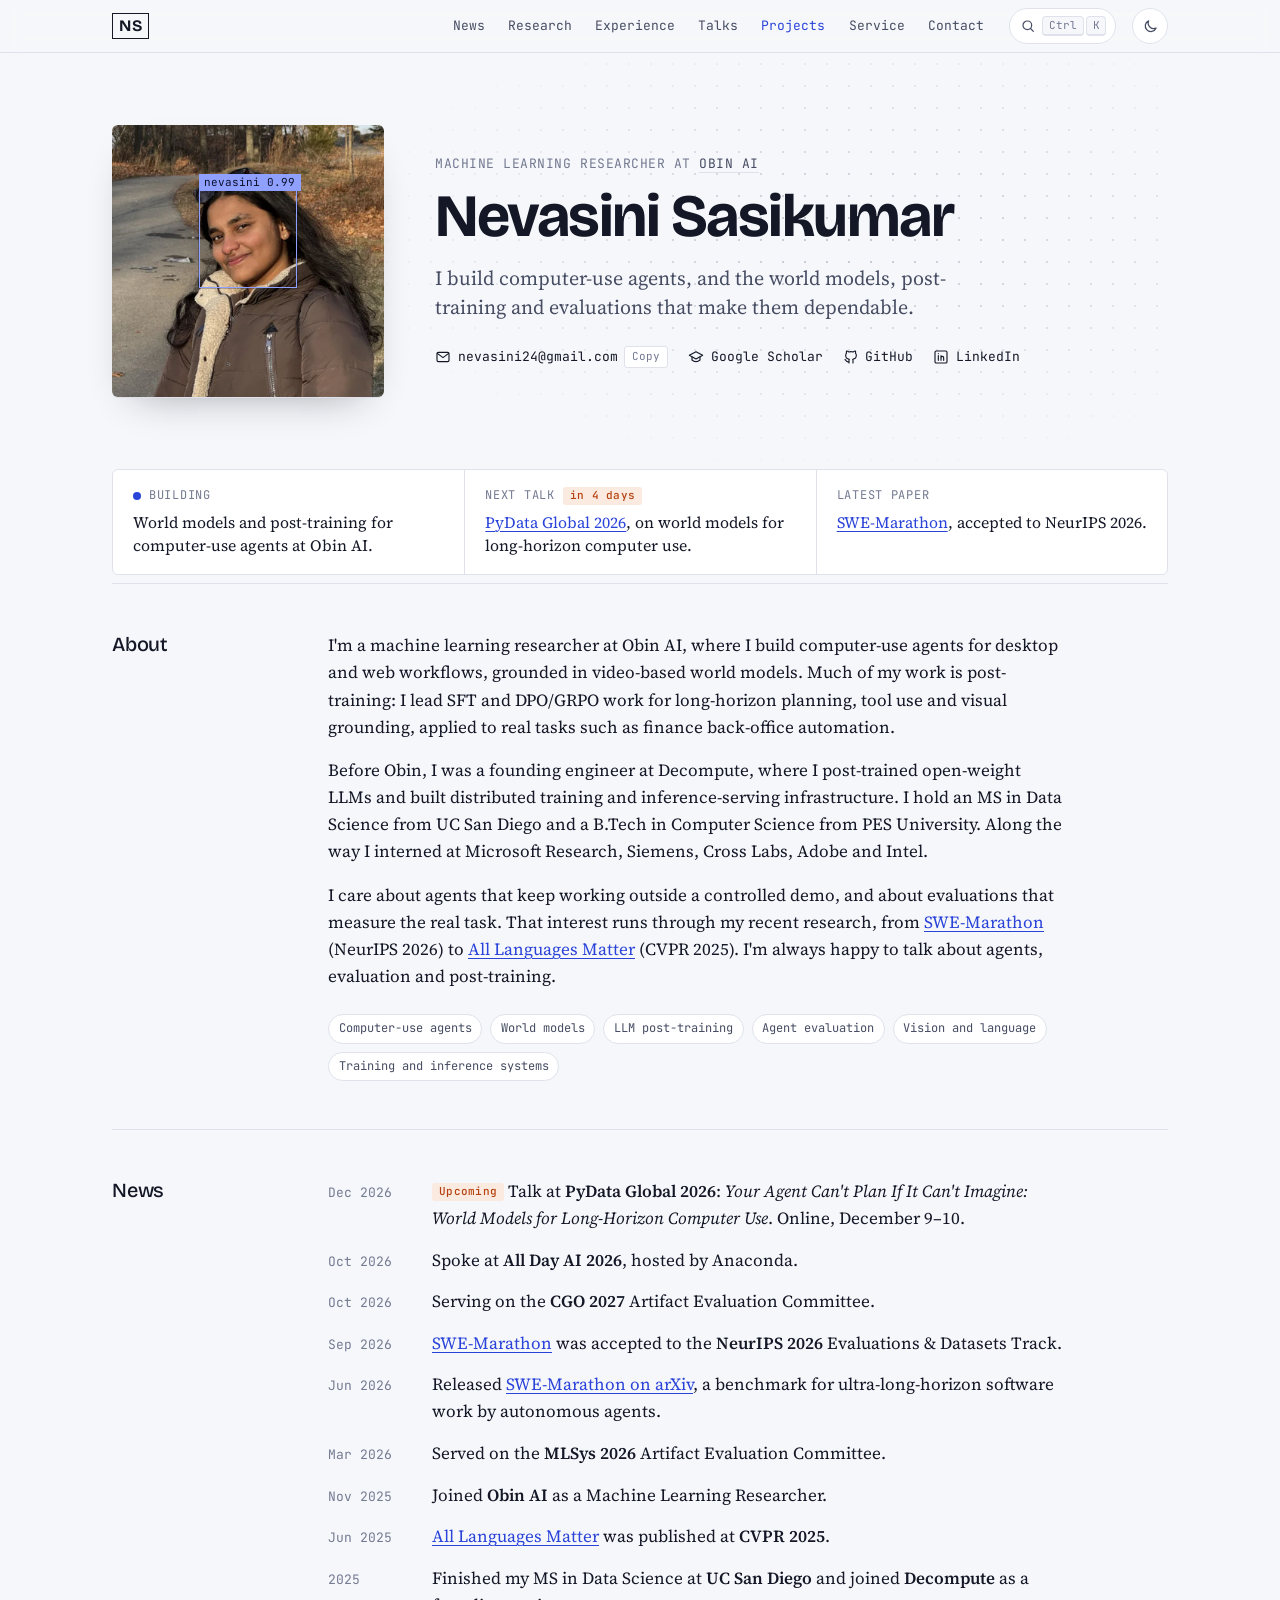
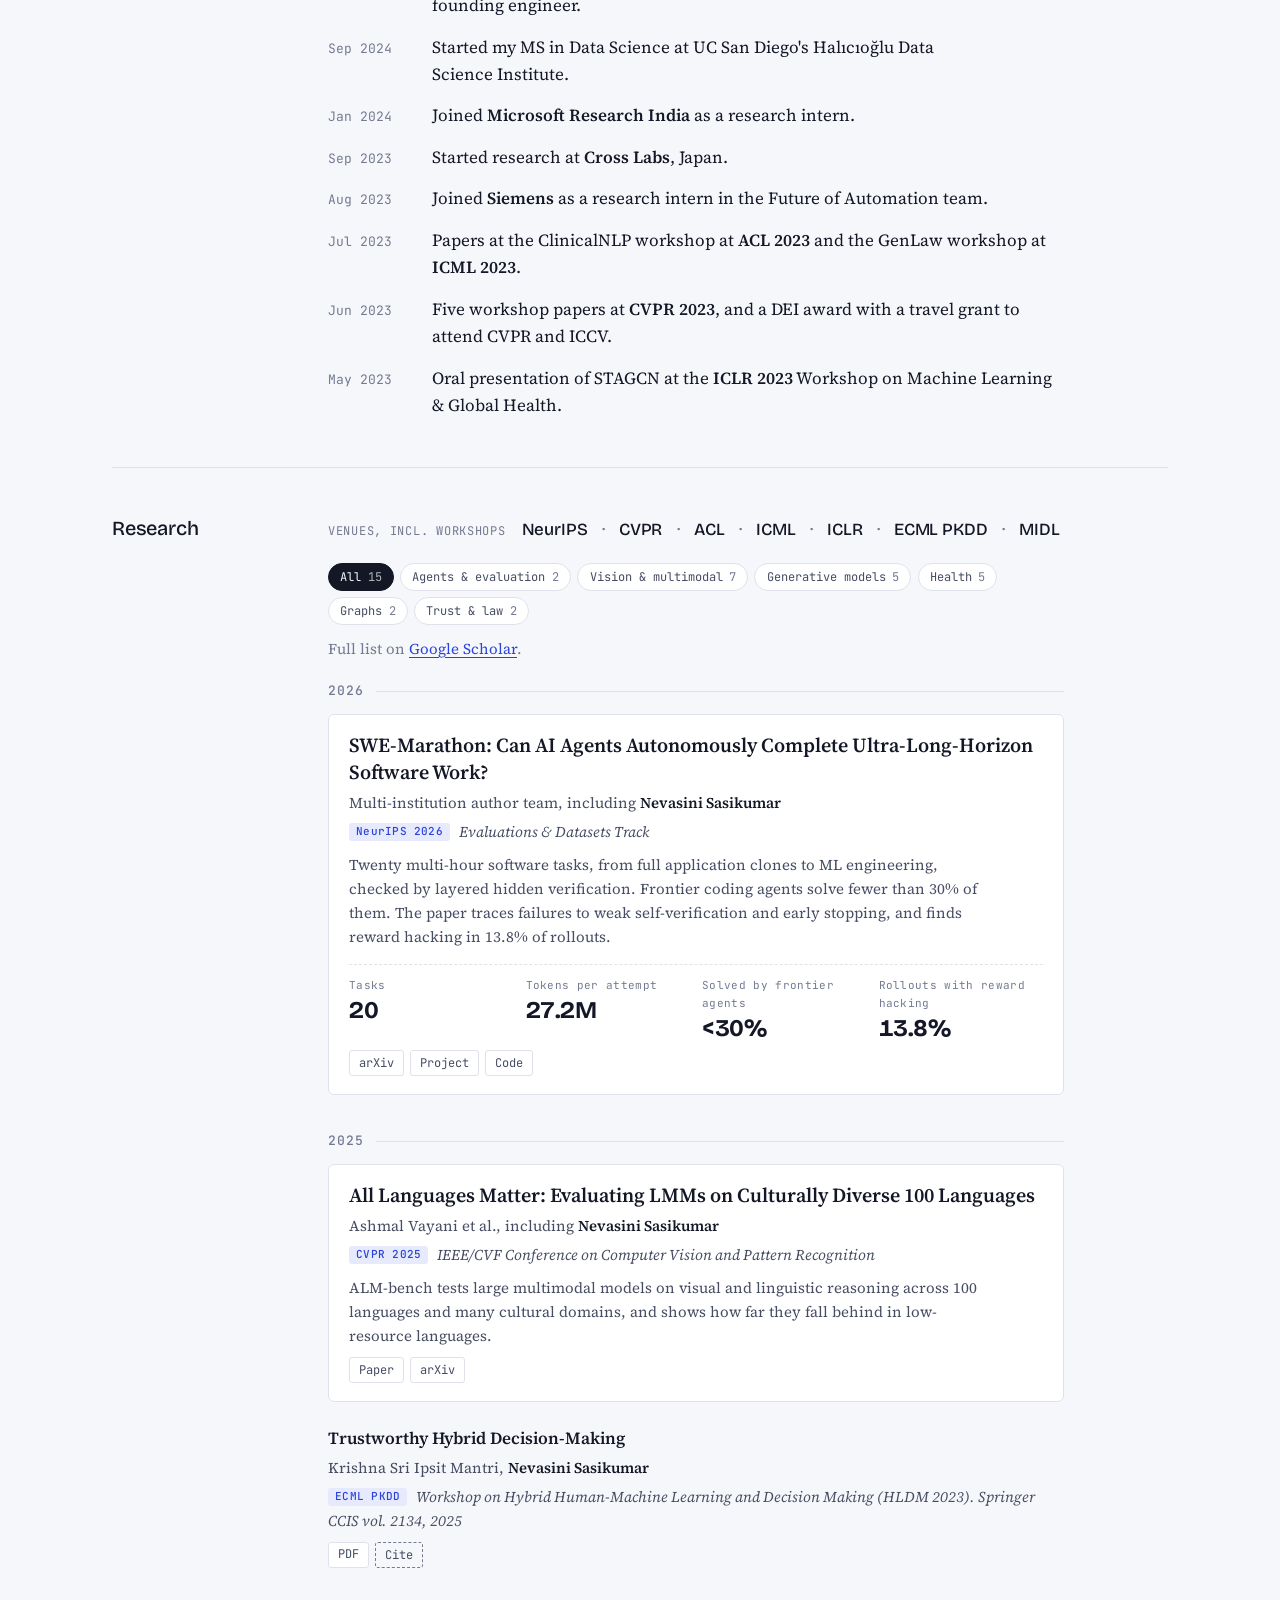
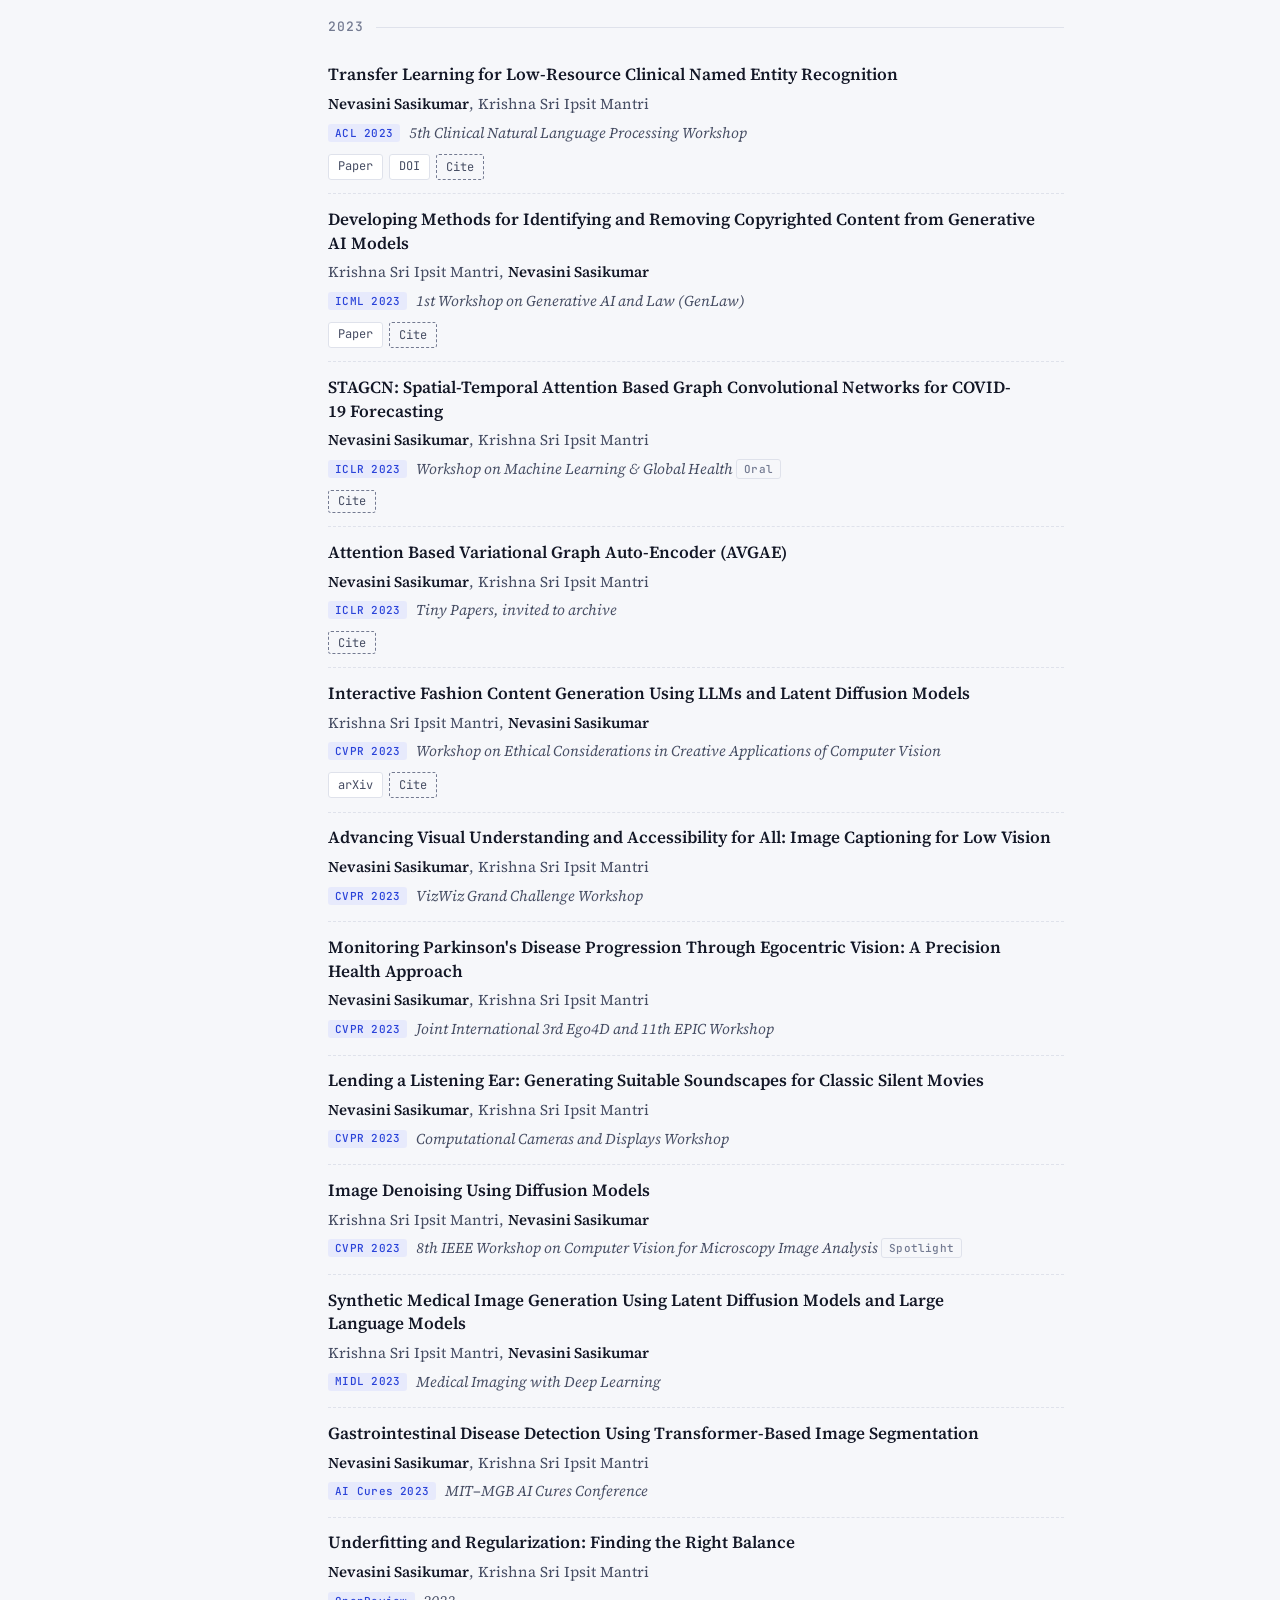
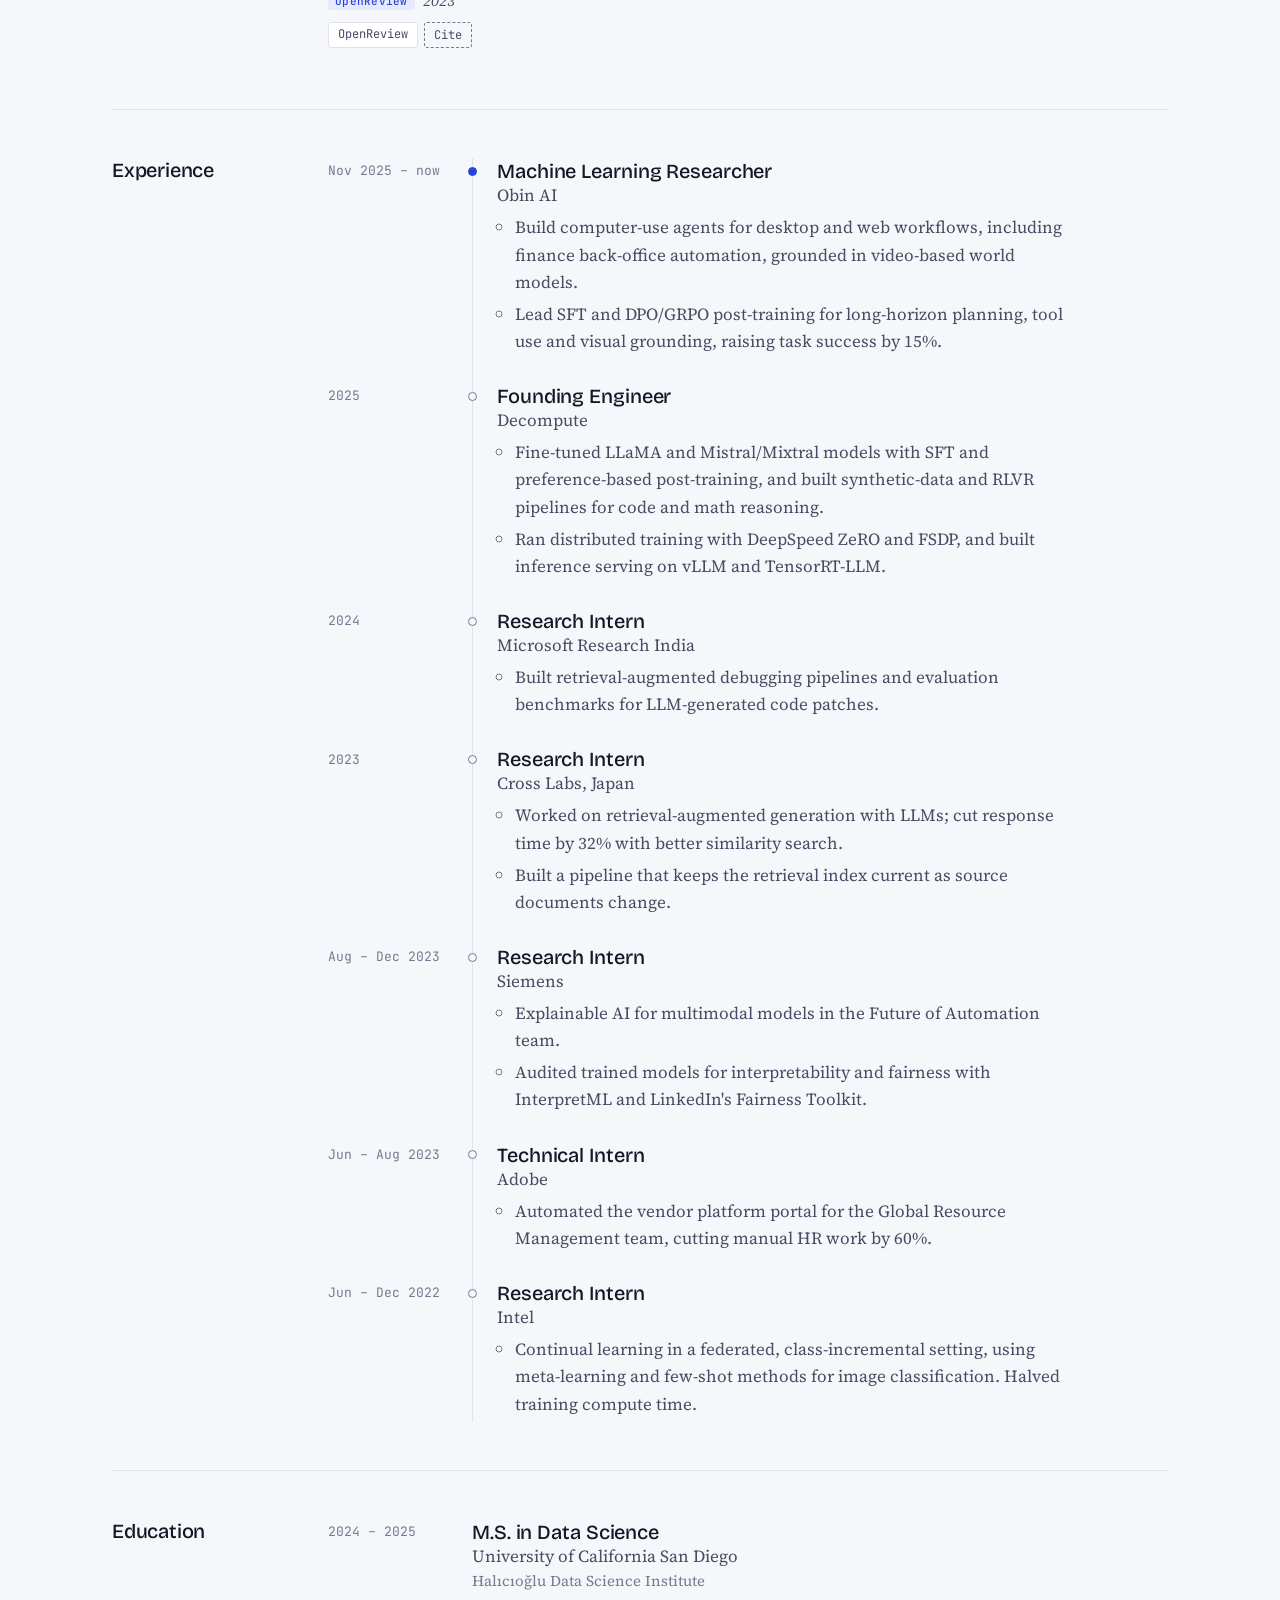
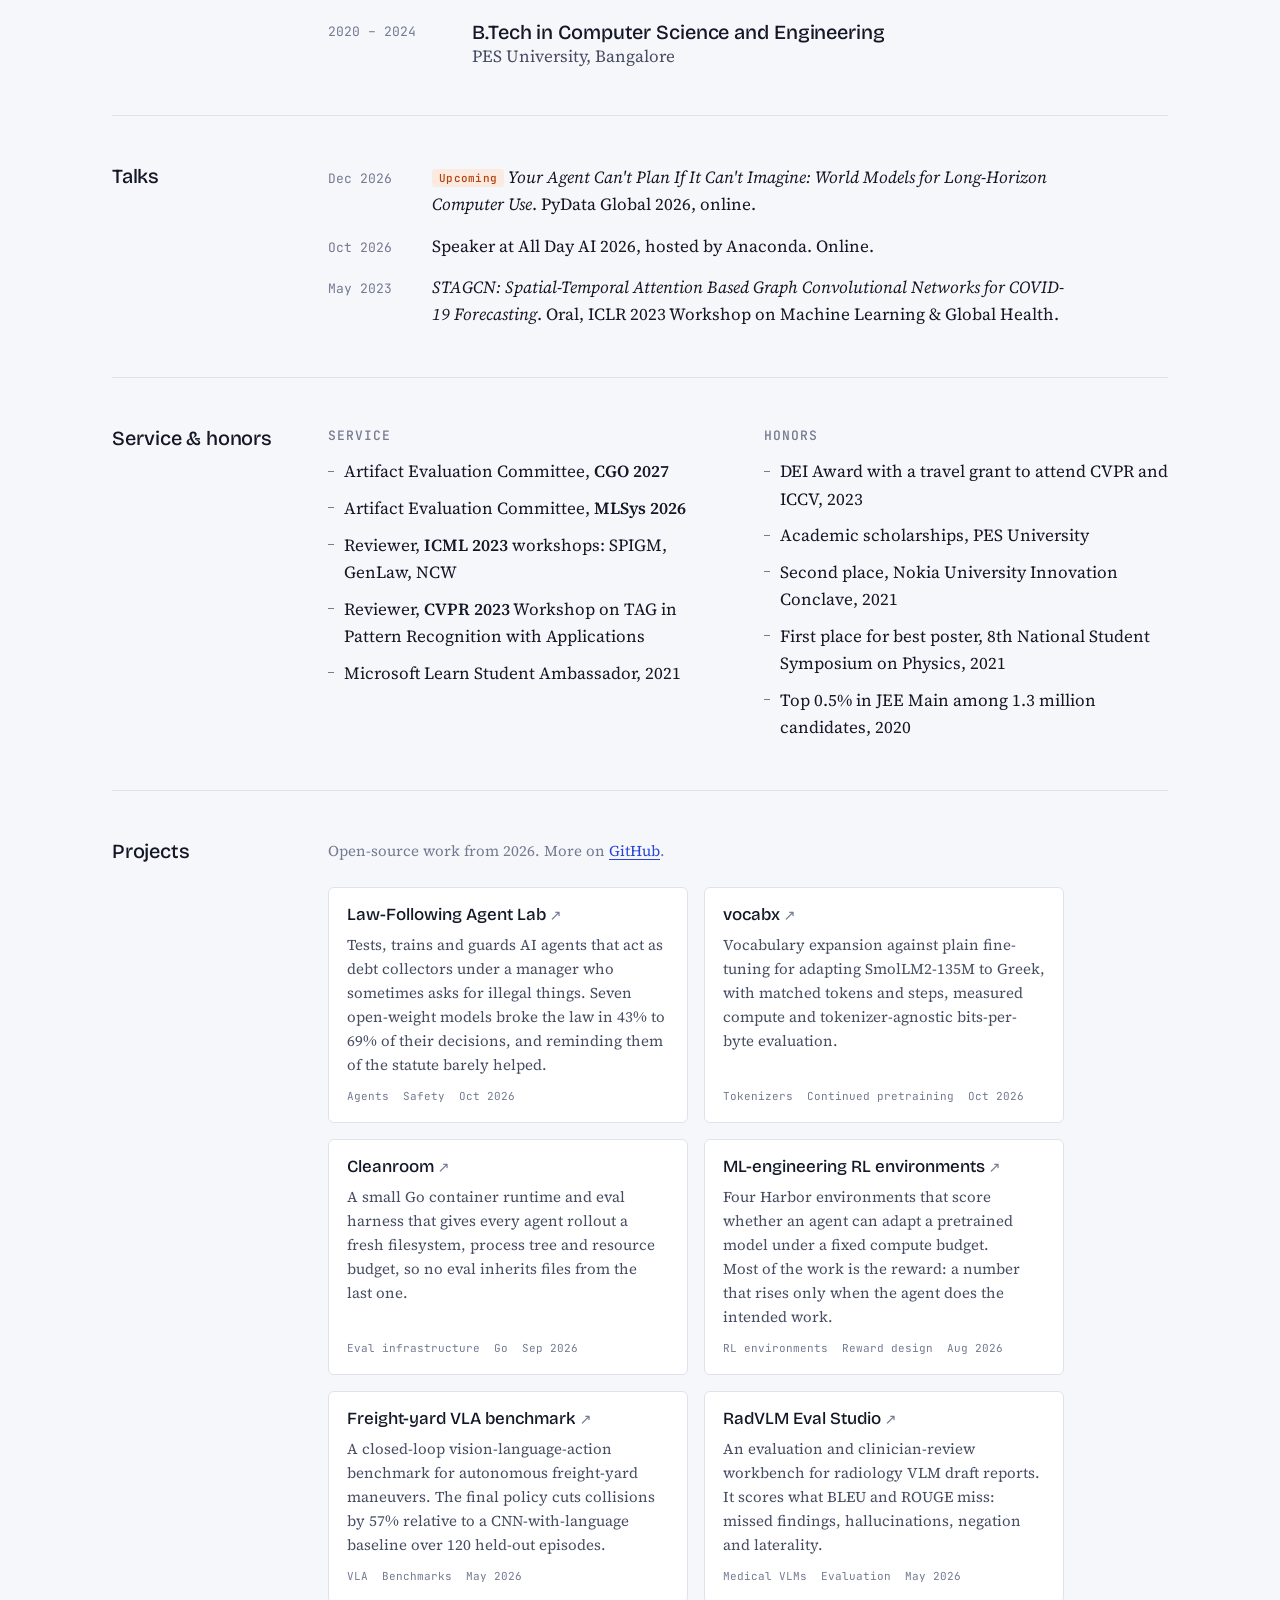
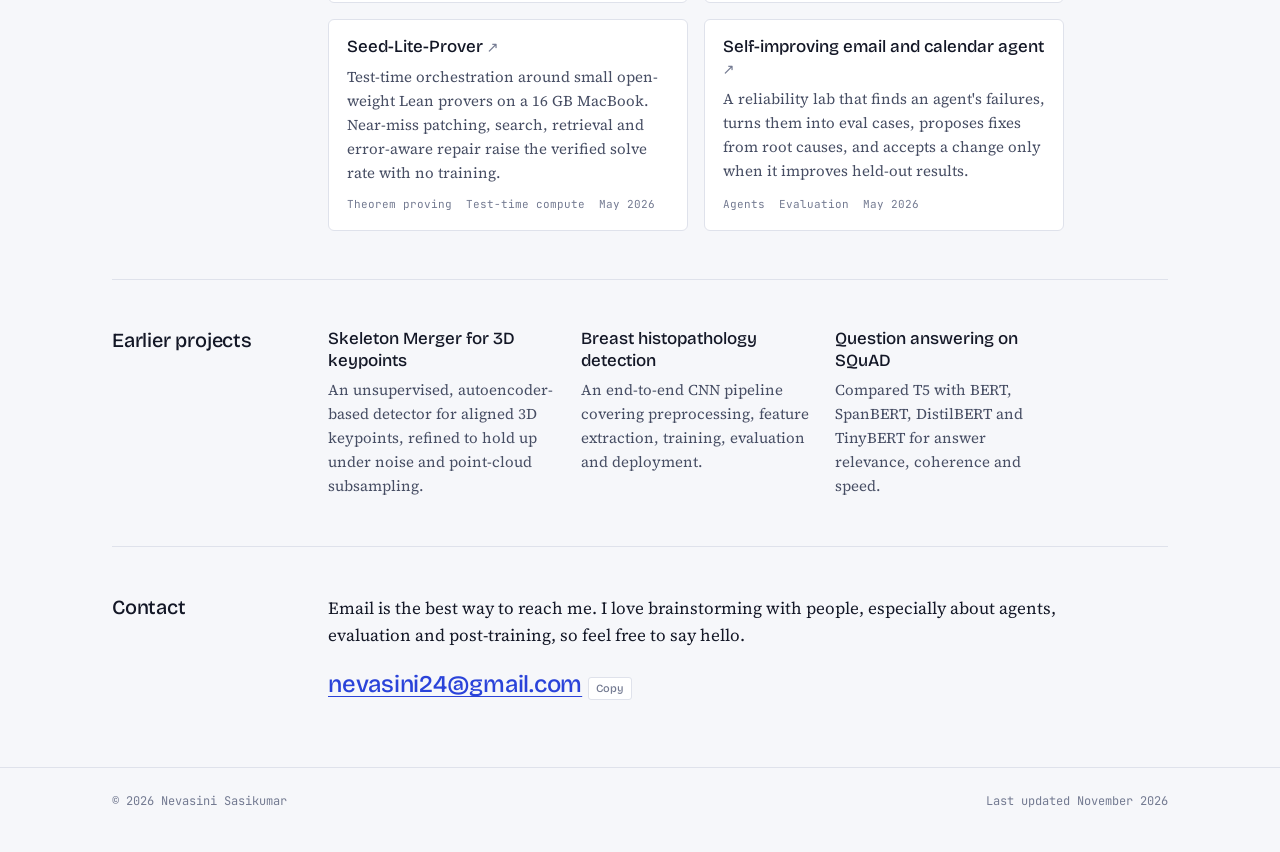
==== index.html @ 49bc4316 "Personal website Static site for nevasini1.github.io: about, news, research with topic filters and B" ====
<!doctype html>
<html lang="en">
<head>
<meta charset="utf-8">
<meta name="viewport" content="width=device-width, initial-scale=1, viewport-fit=cover">
<title>Nevasini Sasikumar</title>
<meta name="claude:viewport-fit-sides" content="cover">
<meta name="description" content="Nevasini Sasikumar is a machine learning researcher at Obin AI working on computer-use agents, world models, LLM post-training, and agent evaluation.">
<meta name="author" content="Nevasini Sasikumar">
<link rel="canonical" href="https://nevasini1.github.io/">
<meta property="og:type" content="profile">
<meta property="og:title" content="Nevasini Sasikumar">
<meta property="og:description" content="Machine learning researcher at Obin AI. Computer-use agents, world models, LLM post-training, and agent evaluation.">
<meta property="og:url" content="https://nevasini1.github.io/">
<meta property="og:image" content="https://nevasini1.github.io/assets/img/og.jpg">
<meta name="twitter:card" content="summary">
<meta name="theme-color" content="#F7F8FA" media="(prefers-color-scheme: light)">
<meta name="theme-color" content="#0E1120" media="(prefers-color-scheme: dark)">
<link rel="icon" href="assets/img/favicon.svg" type="image/svg+xml">
<script>try{var t=localStorage.getItem("theme");if(t==="light"||t==="dark")document.documentElement.setAttribute("data-theme",t)}catch(e){}</script>
<link rel="preconnect" href="https://fonts.googleapis.com">
<link rel="preconnect" href="https://fonts.gstatic.com" crossorigin>
<link rel="stylesheet" href="https://fonts.googleapis.com/css2?family=Bricolage+Grotesque:opsz,wght@12..96,500;12..96,700&family=JetBrains+Mono:wght@400;500&family=Source+Serif+4:ital,opsz,wght@0,8..60,400;0,8..60,600;1,8..60,400&display=swap">
<link rel="stylesheet" href="assets/css/site.css">
<script type="application/ld+json">
{
  "@context": "https://schema.org",
  "@type": "Person",
  "name": "Nevasini Sasikumar",
  "url": "https://nevasini1.github.io/",
  "image": "https://nevasini1.github.io/assets/img/nevasini.jpg",
  "jobTitle": "Machine Learning Researcher",
  "worksFor": {"@type": "Organization", "name": "Obin AI"},
  "alumniOf": [
    {"@type": "CollegeOrUniversity", "name": "University of California San Diego"},
    {"@type": "CollegeOrUniversity", "name": "PES University"}
  ],
  "sameAs": [
    "https://github.com/nevasini1",
    "https://github.com/nevasini",
    "https://www.linkedin.com/in/nevasini-sasikumar",
    "https://scholar.google.com/citations?user=oJl3yZkAAAAJ"
  ]
}
</script>
</head>
<body>

<a class="skip" href="#main">Skip to content</a>

<nav class="topbar" aria-label="Sections">
  <div class="wrap topbar-inner">
    <a class="mark" href="#top" aria-label="Back to top">NS</a>
    <ul class="navlinks">
      <li><a href="#news">News</a></li>
      <li><a href="#research">Research</a></li>
      <li><a href="#experience">Experience</a></li>
      <li><a href="#talks">Talks</a></li>
      <li><a href="#projects">Projects</a></li>
      <li><a href="#service">Service</a></li>
      <li><a href="#contact">Contact</a></li>
    </ul>
    <button class="palette-btn" id="palette-open" type="button" aria-label="Jump to a section, paper or project" aria-haspopup="dialog" aria-controls="palette">
      <svg viewBox="0 0 24 24" aria-hidden="true"><circle cx="11" cy="11" r="6.5"/><path d="m20 20-4.2-4.2"/></svg>
      <span class="kbd-hint"><kbd class="mod">⌘</kbd><kbd>K</kbd></span>
    </button>
    <button class="theme-toggle" id="theme-toggle" type="button" aria-label="Switch to dark theme">
      <svg class="i-moon" viewBox="0 0 24 24" aria-hidden="true"><path d="M20 14.5A8 8 0 0 1 9.5 4a8 8 0 1 0 10.5 10.5Z"/></svg>
      <svg class="i-sun" viewBox="0 0 24 24" aria-hidden="true"><circle cx="12" cy="12" r="4"/><path d="M12 2v2M12 20v2M4.9 4.9l1.4 1.4M17.7 17.7l1.4 1.4M2 12h2M20 12h2M4.9 19.1l1.4-1.4M17.7 6.3l1.4-1.4"/></svg>
    </button>
  </div>
  <div class="progress" aria-hidden="true"><span id="progress-bar"></span></div>
</nav>

<header class="hero wrap" id="top">
  <figure class="portrait">
    <img src="assets/img/nevasini.jpg" alt="Portrait of Nevasini Sasikumar" width="720" height="720">
    <span class="gbox" aria-hidden="true"><span class="gtag">nevasini&nbsp;0.99</span></span>
  </figure>
  <div class="intro">
    <p class="eyebrow">Machine Learning Researcher at <a href="https://obin.ai" rel="noopener">Obin AI</a></p>
    <h1>Nevasini Sasikumar</h1>
    <p class="lede">I build computer-use agents, and the world models, post-training and evaluations that make them dependable.</p>
    <ul class="contact-row">
      <li class="email">
        <svg viewBox="0 0 24 24" aria-hidden="true"><rect x="3" y="5" width="18" height="14" rx="2"/><path d="m3.5 6.5 8.5 6.5 8.5-6.5"/></svg>
        <a href="mailto:nevasini24@gmail.com" id="email-address">nevasini24@gmail.com</a>
        <button class="copy" type="button" data-copy="nevasini24@gmail.com">Copy</button>
      </li>
      <li><a href="https://scholar.google.com/citations?user=oJl3yZkAAAAJ" rel="noopener">
        <svg viewBox="0 0 24 24" aria-hidden="true"><path d="M12 4 2 9.5 12 15l10-5.5L12 4Z"/><path d="M6 12v4.5c1.7 1.6 3.7 2.5 6 2.5s4.3-.9 6-2.5V12"/></svg>Google Scholar</a></li>
      <li><a href="https://github.com/nevasini1" rel="noopener">
        <svg viewBox="0 0 24 24" aria-hidden="true"><path d="M9 19c-4.3 1.4-4.3-2.5-6-3m12 5v-3.5c0-1 .1-1.4-.5-2 2.8-.3 5.5-1.4 5.5-6a4.6 4.6 0 0 0-1.3-3.2 4.2 4.2 0 0 0-.1-3.2s-1.1-.3-3.5 1.3a12 12 0 0 0-6.2 0C6.5 2.8 5.4 3.1 5.4 3.1a4.2 4.2 0 0 0-.1 3.2A4.6 4.6 0 0 0 4 9.5c0 4.6 2.7 5.7 5.5 6-.6.6-.6 1.2-.5 2V21"/></svg>GitHub</a></li>
      <li><a href="https://www.linkedin.com/in/nevasini-sasikumar" rel="noopener">
        <svg viewBox="0 0 24 24" aria-hidden="true"><rect x="3" y="3" width="18" height="18" rx="2"/><path d="M8 10v7M8 7v.01M12 17v-4a2 2 0 0 1 4 0v4M12 10v7"/></svg>LinkedIn</a></li>
    </ul>
  </div>
</header>

<main id="main" class="wrap">

  <section class="now" aria-label="Right now">
    <div class="now-cell">
      <p class="now-label"><span class="live-dot" aria-hidden="true"></span>Building</p>
      <p class="now-text">World models and post-training for computer-use agents at Obin AI.</p>
    </div>
    <div class="now-cell" id="now-talk" data-start="2026-12-09T11:00:00Z" data-end="2026-12-10T21:30:00Z">
      <p class="now-label"><span id="now-talk-label">Next talk</span> <span class="chip chip-signal" id="talk-countdown">Dec 9–10</span></p>
      <p class="now-text"><a href="#talks">PyData Global 2026</a>, on world models for long-horizon computer use.</p>
    </div>
    <div class="now-cell">
      <p class="now-label">Latest paper</p>
      <p class="now-text"><a href="#pub-swe-marathon">SWE-Marathon</a>, accepted to NeurIPS 2026.</p>
    </div>
  </section>

  <section class="sec" id="about" aria-labelledby="about-h">
    <h2 class="sec-label" id="about-h">About</h2>
    <div class="sec-body prose">
      <p>I'm a machine learning researcher at Obin AI, where I build computer-use agents for desktop and web workflows, grounded in video-based world models. Much of my work is post-training: I lead SFT and DPO/GRPO work for long-horizon planning, tool use and visual grounding, applied to real tasks such as finance back-office automation.</p>
      <p>Before Obin, I was a founding engineer at Decompute, where I post-trained open-weight LLMs and built distributed training and inference-serving infrastructure. I hold an MS in Data Science from UC San Diego and a B.Tech in Computer Science from PES University. Along the way I interned at Microsoft Research, Siemens, Cross Labs, Adobe and Intel.</p>
      <p>I care about agents that keep working outside a controlled demo, and about evaluations that measure the real task. That interest runs through my recent research, from <a href="#pub-swe-marathon">SWE-Marathon</a> (NeurIPS 2026) to <a href="#pub-alm-bench">All Languages Matter</a> (CVPR 2025). I'm always happy to talk about agents, evaluation and post-training.</p>
      <ul class="tags" aria-label="Research interests">
        <li>Computer-use agents</li>
        <li>World models</li>
        <li>LLM post-training</li>
        <li>Agent evaluation</li>
        <li>Vision and language</li>
        <li>Training and inference systems</li>
      </ul>
    </div>
  </section>

  <section class="sec" id="news" aria-labelledby="news-h">
    <h2 class="sec-label" id="news-h">News</h2>
    <div class="sec-body">
      <ol class="dated">
        <li><time datetime="2026-12">Dec 2026</time><p><span class="chip chip-signal" data-until="2026-12-10T21:30:00Z">Upcoming</span> Talk at <strong>PyData Global 2026</strong>: <em>Your Agent Can't Plan If It Can't Imagine: World Models for Long-Horizon Computer Use</em>. Online, December 9–10.</p></li>
        <li><time datetime="2026-10">Oct 2026</time><p>Spoke at <strong>All Day AI 2026</strong>, hosted by Anaconda.</p></li>
        <li><time datetime="2026-10">Oct 2026</time><p>Serving on the <strong>CGO 2027</strong> Artifact Evaluation Committee.</p></li>
        <li><time datetime="2026-09">Sep 2026</time><p><a href="#pub-swe-marathon">SWE-Marathon</a> was accepted to the <strong>NeurIPS 2026</strong> Evaluations &amp; Datasets Track.</p></li>
        <li><time datetime="2026-06">Jun 2026</time><p>Released <a href="https://arxiv.org/abs/2606.07682" rel="noopener">SWE-Marathon on arXiv</a>, a benchmark for ultra-long-horizon software work by autonomous agents.</p></li>
        <li><time datetime="2026-03">Mar 2026</time><p>Served on the <strong>MLSys 2026</strong> Artifact Evaluation Committee.</p></li>
        <li><time datetime="2025-11">Nov 2025</time><p>Joined <strong>Obin AI</strong> as a Machine Learning Researcher.</p></li>
        <li><time datetime="2025-06">Jun 2025</time><p><a href="#pub-alm-bench">All Languages Matter</a> was published at <strong>CVPR 2025</strong>.</p></li>
        <li><time datetime="2025">2025</time><p>Finished my MS in Data Science at <strong>UC San Diego</strong> and joined <strong>Decompute</strong> as a founding engineer.</p></li>
        <li><time datetime="2024-09">Sep 2024</time><p>Started my MS in Data Science at UC San Diego's Halıcıoğlu Data Science Institute.</p></li>
        <li><time datetime="2024-01">Jan 2024</time><p>Joined <strong>Microsoft Research India</strong> as a research intern.</p></li>
        <li><time datetime="2023-09">Sep 2023</time><p>Started research at <strong>Cross Labs</strong>, Japan.</p></li>
        <li><time datetime="2023-08">Aug 2023</time><p>Joined <strong>Siemens</strong> as a research intern in the Future of Automation team.</p></li>
        <li><time datetime="2023-07">Jul 2023</time><p>Papers at the ClinicalNLP workshop at <strong>ACL 2023</strong> and the GenLaw workshop at <strong>ICML 2023</strong>.</p></li>
        <li><time datetime="2023-06">Jun 2023</time><p>Five workshop papers at <strong>CVPR 2023</strong>, and a DEI award with a travel grant to attend CVPR and ICCV.</p></li>
        <li><time datetime="2023-05">May 2023</time><p>Oral presentation of STAGCN at the <strong>ICLR 2023</strong> Workshop on Machine Learning &amp; Global Health.</p></li>
      </ol>
    </div>
  </section>

  <section class="sec" id="research" aria-labelledby="research-h">
    <h2 class="sec-label" id="research-h">Research</h2>
    <div class="sec-body">
      <div class="venues">
        <p class="venues-label">Venues, incl. workshops</p>
        <ul>
          <li>NeurIPS</li><li>CVPR</li><li>ACL</li><li>ICML</li><li>ICLR</li><li>ECML PKDD</li><li>MIDL</li>
        </ul>
      </div>

      <div class="filters" role="group" aria-label="Filter papers by topic">
        <button type="button" class="filter" data-filter="all" aria-pressed="true">All <span class="n">15</span></button>
        <button type="button" class="filter" data-filter="agents" aria-pressed="false">Agents &amp; evaluation <span class="n">2</span></button>
        <button type="button" class="filter" data-filter="multimodal" aria-pressed="false">Vision &amp; multimodal <span class="n">7</span></button>
        <button type="button" class="filter" data-filter="generative" aria-pressed="false">Generative models <span class="n">5</span></button>
        <button type="button" class="filter" data-filter="health" aria-pressed="false">Health <span class="n">5</span></button>
        <button type="button" class="filter" data-filter="graphs" aria-pressed="false">Graphs <span class="n">2</span></button>
        <button type="button" class="filter" data-filter="trust" aria-pressed="false">Trust &amp; law <span class="n">2</span></button>
      </div>
      <p class="filter-status" id="filter-status" aria-live="polite">Full list on <a href="https://scholar.google.com/citations?user=oJl3yZkAAAAJ&amp;view_op=list_works&amp;sortby=pubdate" rel="noopener">Google Scholar</a>.</p>

      <div class="year-group">
      <h3 class="year">2026</h3>
      <article class="pub pub-feature" id="pub-swe-marathon" data-topics="agents">
        <h4>SWE-Marathon: Can AI Agents Autonomously Complete Ultra-Long-Horizon Software Work?</h4>
        <p class="authors">Multi-institution author team, including <b>Nevasini Sasikumar</b></p>
        <p class="venue"><span class="chip">NeurIPS 2026</span> Evaluations &amp; Datasets Track</p>
        <p class="tldr">Twenty multi-hour software tasks, from full application clones to ML engineering, checked by layered hidden verification. Frontier coding agents solve fewer than 30% of them. The paper traces failures to weak self-verification and early stopping, and finds reward hacking in 13.8% of rollouts.</p>
        <dl class="figures">
          <div><dt>Tasks</dt><dd>20</dd></div>
          <div><dt>Tokens per attempt</dt><dd>27.2M</dd></div>
          <div><dt>Solved by frontier agents</dt><dd>&lt;30%</dd></div>
          <div><dt>Rollouts with reward hacking</dt><dd>13.8%</dd></div>
        </dl>
        <p class="plinks"><a href="https://arxiv.org/abs/2606.07682" rel="noopener">arXiv</a><a href="https://swe-marathon.org/" rel="noopener">Project</a><a href="https://github.com/abundant-ai/swe-marathon" rel="noopener">Code</a></p>
      </article>
      </div>

      <div class="year-group">
      <h3 class="year">2025</h3>
      <article class="pub pub-feature" id="pub-alm-bench" data-topics="agents multimodal">
        <h4>All Languages Matter: Evaluating LMMs on Culturally Diverse 100 Languages</h4>
        <p class="authors">Ashmal Vayani et al., including <b>Nevasini Sasikumar</b></p>
        <p class="venue"><span class="chip">CVPR 2025</span> IEEE/CVF Conference on Computer Vision and Pattern Recognition</p>
        <p class="tldr">ALM-bench tests large multimodal models on visual and linguistic reasoning across 100 languages and many cultural domains, and shows how far they fall behind in low-resource languages.</p>
        <p class="plinks"><a href="https://openaccess.thecvf.com/content/CVPR2025/html/Vayani_All_Languages_Matter_Evaluating_LMMs_on_Culturally_Diverse_100_Languages_CVPR_2025_paper.html" rel="noopener">Paper</a><a href="https://arxiv.org/abs/2411.16508" rel="noopener">arXiv</a></p>
      </article>
      <article class="pub" id="pub-hybrid" data-topics="trust">
        <h4>Trustworthy Hybrid Decision-Making</h4>
        <p class="authors">Krishna Sri Ipsit Mantri, <b>Nevasini Sasikumar</b></p>
        <p class="venue"><span class="chip">ECML PKDD</span> Workshop on Hybrid Human-Machine Learning and Decision Making (HLDM 2023). Springer CCIS vol. 2134, 2025</p>
        <p class="plinks"><a href="https://sml.disi.unitn.it/files/hldm23/HLDM23_84.pdf" rel="noopener">PDF</a><button type="button" class="cite-btn" aria-expanded="false">Cite</button></p>
        <div class="bib" hidden><pre>@inproceedings{mantri2025trustworthy,
  title     = {Trustworthy Hybrid Decision-Making},
  author    = {Mantri, Krishna Sri Ipsit and Sasikumar, Nevasini},
  booktitle = {Machine Learning and Principles and Practice of Knowledge
               Discovery in Databases. ECML PKDD 2023 Workshops},
  series    = {Communications in Computer and Information Science},
  volume    = {2134},
  pages     = {239--244},
  publisher = {Springer},
  year      = {2025}
}</pre><button type="button" class="copy bib-copy">Copy BibTeX</button></div>
      </article>
      </div>

      <div class="year-group">
      <h3 class="year">2023</h3>
      <article class="pub" id="pub-clinical-ner" data-topics="health">
        <h4>Transfer Learning for Low-Resource Clinical Named Entity Recognition</h4>
        <p class="authors"><b>Nevasini Sasikumar</b>, Krishna Sri Ipsit Mantri</p>
        <p class="venue"><span class="chip">ACL 2023</span> 5th Clinical Natural Language Processing Workshop</p>
        <p class="plinks"><a href="https://aclanthology.org/2023.clinicalnlp-1.53" rel="noopener">Paper</a><a href="https://doi.org/10.18653/v1/2023.clinicalnlp-1.53" rel="noopener">DOI</a><button type="button" class="cite-btn" aria-expanded="false">Cite</button></p>
        <div class="bib" hidden><pre>@inproceedings{sasikumar-mantri-2023-transfer,
  title     = {Transfer Learning for Low-Resource Clinical Named Entity Recognition},
  author    = {Sasikumar, Nevasini and Mantri, Krishna Sri Ipsit},
  booktitle = {Proceedings of the 5th Clinical Natural Language Processing Workshop},
  pages     = {514--518},
  address   = {Toronto, Canada},
  publisher = {Association for Computational Linguistics},
  year      = {2023},
  url       = {https://aclanthology.org/2023.clinicalnlp-1.53},
  doi       = {10.18653/v1/2023.clinicalnlp-1.53}
}</pre><button type="button" class="copy bib-copy">Copy BibTeX</button></div>
      </article>
      <article class="pub" id="pub-genlaw" data-topics="generative trust">
        <h4>Developing Methods for Identifying and Removing Copyrighted Content from Generative AI Models</h4>
        <p class="authors">Krishna Sri Ipsit Mantri, <b>Nevasini Sasikumar</b></p>
        <p class="venue"><span class="chip">ICML 2023</span> 1st Workshop on Generative AI and Law (GenLaw)</p>
        <p class="plinks"><a href="https://icml.cc/virtual/2023/27302" rel="noopener">Paper</a><button type="button" class="cite-btn" aria-expanded="false">Cite</button></p>
        <div class="bib" hidden><pre>@inproceedings{mantri2023copyright,
  title     = {Developing Methods for Identifying and Removing Copyrighted
               Content from Generative {AI} Models},
  author    = {Mantri, Krishna Sri Ipsit and Sasikumar, Nevasini},
  booktitle = {1st Workshop on Generative AI and Law at ICML},
  year      = {2023}
}</pre><button type="button" class="copy bib-copy">Copy BibTeX</button></div>
      </article>
      <article class="pub" id="pub-stagcn" data-topics="graphs health">
        <h4>STAGCN: Spatial-Temporal Attention Based Graph Convolutional Networks for COVID-19 Forecasting</h4>
        <p class="authors"><b>Nevasini Sasikumar</b>, Krishna Sri Ipsit Mantri</p>
        <p class="venue"><span class="chip">ICLR 2023</span> Workshop on Machine Learning &amp; Global Health <span class="chip chip-quiet">Oral</span></p>
        <p class="plinks"><button type="button" class="cite-btn" aria-expanded="false">Cite</button></p>
        <div class="bib" hidden><pre>@inproceedings{sasikumar2023stagcn,
  title     = {{STAGCN}: Spatial-Temporal Attention Based Graph Convolutional
               Networks for {COVID-19} Forecasting},
  author    = {Sasikumar, Nevasini and Mantri, Krishna Sri Ipsit},
  booktitle = {ICLR 2023 Workshop on Machine Learning \&amp; Global Health},
  year      = {2023}
}</pre><button type="button" class="copy bib-copy">Copy BibTeX</button></div>
      </article>
      <article class="pub" id="pub-avgae" data-topics="graphs">
        <h4>Attention Based Variational Graph Auto-Encoder (AVGAE)</h4>
        <p class="authors"><b>Nevasini Sasikumar</b>, Krishna Sri Ipsit Mantri</p>
        <p class="venue"><span class="chip">ICLR 2023</span> Tiny Papers, invited to archive</p>
        <p class="plinks"><button type="button" class="cite-btn" aria-expanded="false">Cite</button></p>
        <div class="bib" hidden><pre>@misc{sasikumar2023avgae,
  title        = {Attention Based Variational Graph Auto-Encoder ({AVGAE})},
  author       = {Sasikumar, Nevasini and Mantri, Krishna Sri Ipsit},
  howpublished = {ICLR 2023 Tiny Papers},
  year         = {2023}
}</pre><button type="button" class="copy bib-copy">Copy BibTeX</button></div>
      </article>
      <article class="pub" id="pub-fashion" data-topics="generative multimodal">
        <h4>Interactive Fashion Content Generation Using LLMs and Latent Diffusion Models</h4>
        <p class="authors">Krishna Sri Ipsit Mantri, <b>Nevasini Sasikumar</b></p>
        <p class="venue"><span class="chip">CVPR 2023</span> Workshop on Ethical Considerations in Creative Applications of Computer Vision</p>
        <p class="plinks"><a href="https://arxiv.org/abs/2306.05182" rel="noopener">arXiv</a><button type="button" class="cite-btn" aria-expanded="false">Cite</button></p>
        <div class="bib" hidden><pre>@misc{mantri2023interactive,
  title         = {Interactive Fashion Content Generation Using {LLMs} and
                   Latent Diffusion Models},
  author        = {Mantri, Krishna Sri Ipsit and Sasikumar, Nevasini},
  year          = {2023},
  eprint        = {2306.05182},
  archivePrefix = {arXiv},
  primaryClass  = {cs.CV}
}</pre><button type="button" class="copy bib-copy">Copy BibTeX</button></div>
      </article>
      <article class="pub" id="pub-low-vision" data-topics="multimodal">
        <h4>Advancing Visual Understanding and Accessibility for All: Image Captioning for Low Vision</h4>
        <p class="authors"><b>Nevasini Sasikumar</b>, Krishna Sri Ipsit Mantri</p>
        <p class="venue"><span class="chip">CVPR 2023</span> VizWiz Grand Challenge Workshop</p>
      </article>
      <article class="pub" id="pub-parkinsons" data-topics="multimodal health">
        <h4>Monitoring Parkinson's Disease Progression Through Egocentric Vision: A Precision Health Approach</h4>
        <p class="authors"><b>Nevasini Sasikumar</b>, Krishna Sri Ipsit Mantri</p>
        <p class="venue"><span class="chip">CVPR 2023</span> Joint International 3rd Ego4D and 11th EPIC Workshop</p>
      </article>
      <article class="pub" id="pub-silent-movies" data-topics="generative multimodal">
        <h4>Lending a Listening Ear: Generating Suitable Soundscapes for Classic Silent Movies</h4>
        <p class="authors"><b>Nevasini Sasikumar</b>, Krishna Sri Ipsit Mantri</p>
        <p class="venue"><span class="chip">CVPR 2023</span> Computational Cameras and Displays Workshop</p>
      </article>
      <article class="pub" id="pub-denoising" data-topics="generative multimodal">
        <h4>Image Denoising Using Diffusion Models</h4>
        <p class="authors">Krishna Sri Ipsit Mantri, <b>Nevasini Sasikumar</b></p>
        <p class="venue"><span class="chip">CVPR 2023</span> 8th IEEE Workshop on Computer Vision for Microscopy Image Analysis <span class="chip chip-quiet">Spotlight</span></p>
      </article>
      <article class="pub" id="pub-synthetic-medical" data-topics="generative health">
        <h4>Synthetic Medical Image Generation Using Latent Diffusion Models and Large Language Models</h4>
        <p class="authors">Krishna Sri Ipsit Mantri, <b>Nevasini Sasikumar</b></p>
        <p class="venue"><span class="chip">MIDL 2023</span> Medical Imaging with Deep Learning</p>
      </article>
      <article class="pub" id="pub-gi-segmentation" data-topics="multimodal health">
        <h4>Gastrointestinal Disease Detection Using Transformer-Based Image Segmentation</h4>
        <p class="authors"><b>Nevasini Sasikumar</b>, Krishna Sri Ipsit Mantri</p>
        <p class="venue"><span class="chip">AI Cures 2023</span> MIT–MGB AI Cures Conference</p>
      </article>
      <article class="pub" id="pub-underfitting" data-topics="">
        <h4>Underfitting and Regularization: Finding the Right Balance</h4>
        <p class="authors"><b>Nevasini Sasikumar</b>, Krishna Sri Ipsit Mantri</p>
        <p class="venue"><span class="chip">OpenReview</span> 2023</p>
        <p class="plinks"><a href="https://openreview.net/forum?id=qtvVj7Y6Sq" rel="noopener">OpenReview</a><button type="button" class="cite-btn" aria-expanded="false">Cite</button></p>
        <div class="bib" hidden><pre>@misc{sasikumar2023underfitting,
  title  = {Underfitting and Regularization: Finding the Right Balance},
  author = {Sasikumar, Nevasini and Mantri, Krishna Sri Ipsit},
  year   = {2023},
  url    = {https://openreview.net/forum?id=qtvVj7Y6Sq}
}</pre><button type="button" class="copy bib-copy">Copy BibTeX</button></div>
      </article>
      </div>
    </div>
  </section>

  <section class="sec" id="experience" aria-labelledby="experience-h">
    <h2 class="sec-label" id="experience-h">Experience</h2>
    <div class="sec-body">
      <ol class="roles timeline">
        <li>
          <p class="when">Nov 2025 – now</p>
          <div class="what">
            <h3>Machine Learning Researcher <span class="at">Obin AI</span></h3>
            <ul>
              <li>Build computer-use agents for desktop and web workflows, including finance back-office automation, grounded in video-based world models.</li>
              <li>Lead SFT and DPO/GRPO post-training for long-horizon planning, tool use and visual grounding, raising task success by 15%.</li>
            </ul>
          </div>
        </li>
        <li>
          <p class="when">2025</p>
          <div class="what">
            <h3>Founding Engineer <span class="at">Decompute</span></h3>
            <ul>
              <li>Fine-tuned LLaMA and Mistral/Mixtral models with SFT and preference-based post-training, and built synthetic-data and RLVR pipelines for code and math reasoning.</li>
              <li>Ran distributed training with DeepSpeed ZeRO and FSDP, and built inference serving on vLLM and TensorRT-LLM.</li>
            </ul>
          </div>
        </li>
        <li>
          <p class="when">2024</p>
          <div class="what">
            <h3>Research Intern <span class="at">Microsoft Research India</span></h3>
            <ul>
              <li>Built retrieval-augmented debugging pipelines and evaluation benchmarks for LLM-generated code patches.</li>
            </ul>
          </div>
        </li>
        <li>
          <p class="when">2023</p>
          <div class="what">
            <h3>Research Intern <span class="at">Cross Labs, Japan</span></h3>
            <ul>
              <li>Worked on retrieval-augmented generation with LLMs; cut response time by 32% with better similarity search.</li>
              <li>Built a pipeline that keeps the retrieval index current as source documents change.</li>
            </ul>
          </div>
        </li>
        <li>
          <p class="when">Aug – Dec 2023</p>
          <div class="what">
            <h3>Research Intern <span class="at">Siemens</span></h3>
            <ul>
              <li>Explainable AI for multimodal models in the Future of Automation team.</li>
              <li>Audited trained models for interpretability and fairness with InterpretML and LinkedIn's Fairness Toolkit.</li>
            </ul>
          </div>
        </li>
        <li>
          <p class="when">Jun – Aug 2023</p>
          <div class="what">
            <h3>Technical Intern <span class="at">Adobe</span></h3>
            <ul>
              <li>Automated the vendor platform portal for the Global Resource Management team, cutting manual HR work by 60%.</li>
            </ul>
          </div>
        </li>
        <li>
          <p class="when">Jun – Dec 2022</p>
          <div class="what">
            <h3>Research Intern <span class="at">Intel</span></h3>
            <ul>
              <li>Continual learning in a federated, class-incremental setting, using meta-learning and few-shot methods for image classification. Halved training compute time.</li>
            </ul>
          </div>
        </li>
      </ol>
    </div>
  </section>

  <section class="sec" id="education" aria-labelledby="education-h">
    <h2 class="sec-label" id="education-h">Education</h2>
    <div class="sec-body">
      <ol class="roles">
        <li>
          <p class="when">2024 – 2025</p>
          <div class="what">
            <h3>M.S. in Data Science <span class="at">University of California San Diego</span></h3>
            <p class="sub">Halıcıoğlu Data Science Institute</p>
          </div>
        </li>
        <li>
          <p class="when">2020 – 2024</p>
          <div class="what">
            <h3>B.Tech in Computer Science and Engineering <span class="at">PES University, Bangalore</span></h3>
          </div>
        </li>
      </ol>
    </div>
  </section>

  <section class="sec" id="talks" aria-labelledby="talks-h">
    <h2 class="sec-label" id="talks-h">Talks</h2>
    <div class="sec-body">
      <ol class="dated">
        <li><time datetime="2026-12">Dec 2026</time><p><span class="chip chip-signal" data-until="2026-12-10T21:30:00Z">Upcoming</span> <em>Your Agent Can't Plan If It Can't Imagine: World Models for Long-Horizon Computer Use</em>. PyData Global 2026, online.</p></li>
        <li><time datetime="2026-10-22">Oct 2026</time><p>Speaker at All Day AI 2026, hosted by Anaconda. Online.</p></li>
        <li><time datetime="2023-05">May 2023</time><p><em>STAGCN: Spatial-Temporal Attention Based Graph Convolutional Networks for COVID-19 Forecasting</em>. Oral, ICLR 2023 Workshop on Machine Learning &amp; Global Health.</p></li>
      </ol>
    </div>
  </section>

  <section class="sec" id="service" aria-labelledby="service-h">
    <h2 class="sec-label" id="service-h">Service &amp; honors</h2>
    <div class="sec-body split">
      <div>
        <h3 class="minor">Service</h3>
        <ul class="plain">
          <li>Artifact Evaluation Committee, <strong>CGO 2027</strong></li>
          <li>Artifact Evaluation Committee, <strong>MLSys 2026</strong></li>
          <li>Reviewer, <strong>ICML 2023</strong> workshops: SPIGM, GenLaw, NCW</li>
          <li>Reviewer, <strong>CVPR 2023</strong> Workshop on TAG in Pattern Recognition with Applications</li>
          <li>Microsoft Learn Student Ambassador, 2021</li>
        </ul>
      </div>
      <div>
        <h3 class="minor">Honors</h3>
        <ul class="plain">
          <li>DEI Award with a travel grant to attend CVPR and ICCV, 2023</li>
          <li>Academic scholarships, PES University</li>
          <li>Second place, Nokia University Innovation Conclave, 2021</li>
          <li>First place for best poster, 8th National Student Symposium on Physics, 2021</li>
          <li>Top 0.5% in JEE Main among 1.3 million candidates, 2020</li>
        </ul>
      </div>
    </div>
  </section>

  <section class="sec" id="projects" aria-labelledby="projects-h">
    <h2 class="sec-label" id="projects-h">Projects</h2>
    <div class="sec-body">
      <p class="sec-note">Open-source work from 2026. More on <a href="https://github.com/nevasini1" rel="noopener">GitHub</a>.</p>
      <ul class="repos">
        <li>
          <h3><a href="https://github.com/nevasini1/law-following-agent-lab" rel="noopener">Law-Following Agent Lab</a></h3>
          <p>Tests, trains and guards AI agents that act as debt collectors under a manager who sometimes asks for illegal things. Seven open-weight models broke the law in 43% to 69% of their decisions, and reminding them of the statute barely helped.</p>
          <p class="repo-meta"><span>Agents</span><span>Safety</span><span>Oct 2026</span></p>
        </li>
        <li>
          <h3><a href="https://github.com/nevasini1/smollm2-greek-vocab-expansion" rel="noopener">vocabx</a></h3>
          <p>Vocabulary expansion against plain fine-tuning for adapting SmolLM2-135M to Greek, with matched tokens and steps, measured compute and tokenizer-agnostic bits-per-byte evaluation.</p>
          <p class="repo-meta"><span>Tokenizers</span><span>Continued pretraining</span><span>Oct 2026</span></p>
        </li>
        <li>
          <h3><a href="https://github.com/nevasini1/cleanroom" rel="noopener">Cleanroom</a></h3>
          <p>A small Go container runtime and eval harness that gives every agent rollout a fresh filesystem, process tree and resource budget, so no eval inherits files from the last one.</p>
          <p class="repo-meta"><span>Eval infrastructure</span><span>Go</span><span>Sep 2026</span></p>
        </li>
        <li>
          <h3><a href="https://github.com/nevasini1/harbor-ml-eng-rl-envs" rel="noopener">ML-engineering RL environments</a></h3>
          <p>Four Harbor environments that score whether an agent can adapt a pretrained model under a fixed compute budget. Most of the work is the reward: a number that rises only when the agent does the intended work.</p>
          <p class="repo-meta"><span>RL environments</span><span>Reward design</span><span>Aug 2026</span></p>
        </li>
        <li>
          <h3><a href="https://github.com/nevasini1/freight-yard-vla-benchmark" rel="noopener">Freight-yard VLA benchmark</a></h3>
          <p>A closed-loop vision-language-action benchmark for autonomous freight-yard maneuvers. The final policy cuts collisions by 57% relative to a CNN-with-language baseline over 120 held-out episodes.</p>
          <p class="repo-meta"><span>VLA</span><span>Benchmarks</span><span>May 2026</span></p>
        </li>
        <li>
          <h3><a href="https://github.com/nevasini1/radvlm-eval-studio" rel="noopener">RadVLM Eval Studio</a></h3>
          <p>An evaluation and clinician-review workbench for radiology VLM draft reports. It scores what BLEU and ROUGE miss: missed findings, hallucinations, negation and laterality.</p>
          <p class="repo-meta"><span>Medical VLMs</span><span>Evaluation</span><span>May 2026</span></p>
        </li>
        <li>
          <h3><a href="https://github.com/nevasini1/seed-lite-prover" rel="noopener">Seed-Lite-Prover</a></h3>
          <p>Test-time orchestration around small open-weight Lean provers on a 16 GB MacBook. Near-miss patching, search, retrieval and error-aware repair raise the verified solve rate with no training.</p>
          <p class="repo-meta"><span>Theorem proving</span><span>Test-time compute</span><span>May 2026</span></p>
        </li>
        <li>
          <h3><a href="https://github.com/nevasini1/email-calendar-agent-lab" rel="noopener">Self-improving email and calendar agent</a></h3>
          <p>A reliability lab that finds an agent's failures, turns them into eval cases, proposes fixes from root causes, and accepts a change only when it improves held-out results.</p>
          <p class="repo-meta"><span>Agents</span><span>Evaluation</span><span>May 2026</span></p>
        </li>
      </ul>
    </div>
  </section>

  <section class="sec" id="earlier" aria-labelledby="earlier-h">
    <h2 class="sec-label" id="earlier-h">Earlier projects</h2>
    <div class="sec-body">
      <ul class="projects">
        <li>
          <h3>Skeleton Merger for 3D keypoints</h3>
          <p>An unsupervised, autoencoder-based detector for aligned 3D keypoints, refined to hold up under noise and point-cloud subsampling.</p>
        </li>
        <li>
          <h3>Breast histopathology detection</h3>
          <p>An end-to-end CNN pipeline covering preprocessing, feature extraction, training, evaluation and deployment.</p>
        </li>
        <li>
          <h3>Question answering on SQuAD</h3>
          <p>Compared T5 with BERT, SpanBERT, DistilBERT and TinyBERT for answer relevance, coherence and speed.</p>
        </li>
      </ul>
    </div>
  </section>

  <section class="sec" id="contact" aria-labelledby="contact-h">
    <h2 class="sec-label" id="contact-h">Contact</h2>
    <div class="sec-body prose">
      <p>Email is the best way to reach me. I love brainstorming with people, especially about agents, evaluation and post-training, so feel free to say hello.</p>
      <p class="contact-big"><a href="mailto:nevasini24@gmail.com">nevasini24@gmail.com</a> <button class="copy" type="button" data-copy="nevasini24@gmail.com">Copy</button></p>
    </div>
  </section>

</main>

<footer class="footer">
  <div class="wrap footer-inner">
    <p>© 2026 Nevasini Sasikumar</p>
    <p>Last updated November 2026</p>
  </div>
</footer>

<dialog class="palette" id="palette" aria-label="Jump to">
  <div class="palette-head">
    <label class="palette-prompt" for="palette-input">goto(</label>
    <input id="palette-input" type="text" role="combobox" aria-expanded="true" aria-controls="palette-list" aria-autocomplete="list" placeholder="a section, paper or project" autocomplete="off" spellcheck="false">
    <span class="palette-prompt" aria-hidden="true">)</span>
  </div>
  <ul class="palette-list" id="palette-list" role="listbox" aria-label="Results"></ul>
  <p class="palette-foot"><span><kbd>↑</kbd><kbd>↓</kbd> move</span><span><kbd>↵</kbd> go</span><span><kbd>esc</kbd> close</span></p>
</dialog>

<div class="toast" id="toast" role="status" aria-live="polite" hidden></div>

<script src="assets/js/site.js" defer></script>
</body>
</html>
---- assets/css/site.css ----
/* Layout: slim sticky section bar; hero pairs the portrait (with a visual-grounding box) and intro;
   each section puts its label in an 11rem margin column with content to the right, one column on phones. */
:root {
  --paper: #f6f7fa;
  --surface: #ffffff;
  --ink: #131726;
  --ink-2: #464d63;
  --ink-3: #737a91;
  --rule: #dfe2eb;
  --accent: #2a43d9;
  --accent-strong: #1c2fa8;
  --accent-wash: #e7eafc;
  --signal: #b4410f;
  --signal-wash: #fbeadf;

  --f-display: "Bricolage Grotesque", "Avenir Next", "Segoe UI", system-ui, sans-serif;
  --f-body: "Source Serif 4", "Iowan Old Style", "Charter", Georgia, serif;
  --f-mono: "JetBrains Mono", ui-monospace, "SFMono-Regular", Menlo, Consolas, monospace;

  --step--1: 0.8125rem;
  --step-0: 1.0625rem;
  --step-1: 1.25rem;
  --step-2: 1.5rem;
  --step-4: clamp(2.5rem, 1.6rem + 3.6vw, 3.75rem);

  --gutter-l: max(16px, env(safe-area-inset-left, 0px));
  --gutter-r: max(16px, env(safe-area-inset-right, 0px));
  --bar-h: 3.25rem;
}
@media (prefers-color-scheme: dark) {
  :root:not([data-theme="light"]) {
    --paper: #0d1020;
    --surface: #151a2e;
    --ink: #e6e8f1;
    --ink-2: #aab0c5;
    --ink-3: #7f86a0;
    --rule: #262c45;
    --accent: #8d9dff;
    --accent-strong: #b6c0ff;
    --accent-wash: #1d2550;
    --signal: #ff9f5a;
    --signal-wash: #3a2416;
    color-scheme: dark;
  }
}
:root[data-theme="dark"] {
  --paper: #0d1020;
  --surface: #151a2e;
  --ink: #e6e8f1;
  --ink-2: #aab0c5;
  --ink-3: #7f86a0;
  --rule: #262c45;
  --accent: #8d9dff;
  --accent-strong: #b6c0ff;
  --accent-wash: #1d2550;
  --signal: #ff9f5a;
  --signal-wash: #3a2416;
  color-scheme: dark;
}

*, *::before, *::after { box-sizing: border-box; }
html { scroll-behavior: smooth; scroll-padding-top: calc(var(--bar-h) + env(safe-area-inset-top, 0px) + 1rem); -webkit-text-size-adjust: 100%; }
body {
  margin: 0;
  background: var(--paper);
  color: var(--ink);
  font-family: var(--f-body);
  font-size: var(--step-0);
  line-height: 1.6;
  font-optical-sizing: auto;
  text-rendering: optimizeLegibility;
}
body::before {
  content: "";
  position: fixed;
  inset: 0 0 auto;
  height: env(safe-area-inset-top, 0px);
  z-index: 10;
  background: var(--paper);
}
img { max-width: 100%; height: auto; display: block; }
a { color: var(--accent); text-decoration-thickness: 1px; text-underline-offset: 0.18em; }
a:hover { color: var(--accent-strong); }
:focus-visible { outline: 2px solid var(--accent); outline-offset: 3px; border-radius: 3px; }
strong, b { font-weight: 600; }

.wrap {
  max-width: 68rem;
  margin-inline: auto;
  padding-left: var(--gutter-l);
  padding-right: var(--gutter-r);
}

.skip {
  position: absolute;
  left: var(--gutter-l);
  top: -3rem;
  z-index: 20;
  background: var(--ink);
  color: var(--paper);
  padding: 0.5rem 0.75rem;
  font-family: var(--f-mono);
  font-size: var(--step--1);
}
.skip:focus { top: calc(env(safe-area-inset-top, 0px) + 0.5rem); }

/* ---------- Top bar ---------- */
.topbar {
  position: sticky;
  top: env(safe-area-inset-top, 0px);
  z-index: 9;
  background: color-mix(in srgb, var(--paper) 88%, transparent);
  -webkit-backdrop-filter: saturate(1.4) blur(10px);
  backdrop-filter: saturate(1.4) blur(10px);
  border-bottom: 1px solid var(--rule);
}
.topbar-inner {
  display: flex;
  align-items: center;
  gap: 1rem;
  min-height: var(--bar-h);
}
.mark {
  font-family: var(--f-display);
  font-weight: 700;
  font-size: 1rem;
  letter-spacing: 0.02em;
  color: var(--ink);
  text-decoration: none;
  border: 1.5px solid var(--ink);
  padding: 0.05rem 0.4rem;
  line-height: 1.4;
}
.mark:hover { color: var(--accent); border-color: var(--accent); }
.navlinks {
  display: flex;
  gap: 0.25rem;
  list-style: none;
  margin: 0 0 0 auto;
  padding: 0;
  min-width: 0;
  overflow-x: auto;
  scrollbar-width: none;
}
.navlinks::-webkit-scrollbar { display: none; }
.navlinks a {
  display: block;
  padding: 0.35rem 0.6rem;
  font-family: var(--f-mono);
  font-size: var(--step--1);
  color: var(--ink-2);
  text-decoration: none;
  white-space: nowrap;
  border-radius: 4px;
}
.navlinks a:hover { color: var(--ink); background: var(--accent-wash); }
.navlinks a[aria-current="true"] { color: var(--accent); }
.theme-toggle {
  flex: none;
  display: grid;
  place-items: center;
  width: 2.25rem;
  height: 2.25rem;
  border: 1px solid var(--rule);
  border-radius: 50%;
  background: var(--surface);
  color: var(--ink-2);
  cursor: pointer;
}
.theme-toggle:hover { color: var(--accent); border-color: var(--accent); }
.theme-toggle svg { width: 1.05rem; height: 1.05rem; fill: none; stroke: currentColor; stroke-width: 1.8; stroke-linecap: round; stroke-linejoin: round; }
.theme-toggle .i-sun { display: none; }
.theme-toggle.is-dark .i-sun { display: block; }
.theme-toggle.is-dark .i-moon { display: none; }

/* ---------- Hero ---------- */
.hero {
  display: grid;
  grid-template-columns: minmax(0, 17rem) minmax(0, 1fr);
  gap: clamp(1.5rem, 4vw, 3.5rem);
  align-items: center;
  padding-block: clamp(2.5rem, 6vw, 4.5rem);
}
.portrait {
  position: relative;
  margin: 0;
  width: 100%;
  max-width: 17rem;
  aspect-ratio: 1;
  background: var(--surface);
  border-radius: 6px;
  overflow: hidden;
  box-shadow: 0 1px 0 var(--rule), 0 18px 40px -24px color-mix(in srgb, var(--ink) 45%, transparent);
}
.portrait img { width: 100%; height: 100%; object-fit: cover; }
/* A detection-style box around the face: a nod to visual grounding */
.gbox {
  position: absolute;
  left: 32%;
  top: 24%;
  width: 36%;
  height: 36%;
  border: 1.5px solid #8fa0ff;
  box-shadow: 0 0 0 1px rgba(10, 14, 40, 0.25);
  pointer-events: none;
  animation: gbox-in 900ms cubic-bezier(.2,.7,.2,1) 250ms both;
}
.gtag {
  position: absolute;
  left: -1.5px;
  bottom: 100%;
  margin-bottom: 0;
  padding: 0.1rem 0.35rem;
  background: #8fa0ff;
  color: #0b0f2a;
  font-family: var(--f-mono);
  font-size: 0.6875rem;
  line-height: 1.3;
  white-space: nowrap;
}
@keyframes gbox-in {
  from { transform: scale(1.35); opacity: 0.35; }
  to { transform: scale(1); opacity: 1; }
}
.intro { min-width: 0; }
.eyebrow {
  margin: 0 0 0.75rem;
  font-family: var(--f-mono);
  font-size: var(--step--1);
  letter-spacing: 0.04em;
  text-transform: uppercase;
  color: var(--ink-3);
}
.eyebrow a { color: var(--ink-2); text-decoration: none; border-bottom: 1px solid var(--rule); }
.eyebrow a:hover { color: var(--accent); border-color: var(--accent); }
h1 {
  margin: 0;
  font-family: var(--f-display);
  font-weight: 700;
  font-size: var(--step-4);
  line-height: 1.02;
  letter-spacing: -0.025em;
  text-wrap: balance;
}
.lede {
  margin: 1rem 0 1.5rem;
  max-width: 34rem;
  font-size: var(--step-1);
  line-height: 1.45;
  color: var(--ink-2);
  text-wrap: pretty;
}
.contact-row {
  display: flex;
  flex-wrap: wrap;
  gap: 0.5rem 1.25rem;
  list-style: none;
  margin: 0;
  padding: 0;
  font-family: var(--f-mono);
  font-size: var(--step--1);
}
.contact-row li { display: flex; align-items: center; gap: 0.4rem; min-width: 0; }
.contact-row a { display: inline-flex; align-items: center; gap: 0.4rem; color: var(--ink); text-decoration: none; }
.contact-row a:hover { color: var(--accent); }
.contact-row svg { width: 1rem; height: 1rem; flex: none; fill: none; stroke: currentColor; stroke-width: 1.7; stroke-linecap: round; stroke-linejoin: round; }
.contact-row .email > svg { color: var(--ink); }
.contact-row .email a { overflow-wrap: anywhere; }
.copy {
  font: inherit;
  font-size: 0.6875rem;
  padding: 0.1rem 0.45rem;
  border: 1px solid var(--rule);
  border-radius: 3px;
  background: var(--surface);
  color: var(--ink-3);
  cursor: pointer;
}
.copy:hover { color: var(--accent); border-color: var(--accent); }

/* ---------- Sections ---------- */
.sec {
  display: grid;
  grid-template-columns: 11rem minmax(0, 1fr);
  gap: 2.5rem;
  padding-block: 3rem;
  border-top: 1px solid var(--rule);
}
.sec-label {
  margin: 0;
  position: sticky;
  top: calc(var(--bar-h) + env(safe-area-inset-top, 0px) + 1.25rem);
  align-self: start;
  font-family: var(--f-display);
  font-weight: 500;
  font-size: var(--step-1);
  line-height: 1.25;
  letter-spacing: -0.01em;
  text-wrap: balance;
}
.sec-body { min-width: 0; max-width: 46rem; }
.prose p { margin: 0 0 1rem; text-wrap: pretty; }
.sec-note { margin: 0 0 1.5rem; color: var(--ink-3); font-size: 0.9375rem; }

.tags {
  display: flex;
  flex-wrap: wrap;
  gap: 0.5rem;
  list-style: none;
  margin: 1.5rem 0 0;
  padding: 0;
}
.tags li {
  font-family: var(--f-mono);
  font-size: 0.75rem;
  padding: 0.25rem 0.6rem;
  border: 1px solid var(--rule);
  border-radius: 999px;
  color: var(--ink-2);
  background: var(--surface);
}

.chip {
  display: inline-block;
  font-family: var(--f-mono);
  font-size: 0.6875rem;
  font-weight: 500;
  line-height: 1.5;
  letter-spacing: 0.02em;
  padding: 0.05rem 0.45rem;
  border-radius: 3px;
  background: var(--accent-wash);
  color: var(--accent);
  vertical-align: 0.12em;
  white-space: nowrap;
}
.chip-signal { background: var(--signal-wash); color: var(--signal); }
.chip-quiet { background: transparent; color: var(--ink-3); border: 1px solid var(--rule); }

/* Dated lists: news and talks */
.dated { list-style: none; margin: 0; padding: 0; display: grid; gap: 0.9rem; }
.dated li { display: grid; grid-template-columns: 5.5rem minmax(0, 1fr); gap: 1rem; align-items: baseline; }
.dated time {
  font-family: var(--f-mono);
  font-size: var(--step--1);
  color: var(--ink-3);
  font-variant-numeric: tabular-nums;
  white-space: nowrap;
}
.dated p { margin: 0; text-wrap: pretty; }

/* Publications */
.year {
  margin: 2.25rem 0 0.75rem;
  font-family: var(--f-mono);
  font-weight: 500;
  font-size: var(--step--1);
  letter-spacing: 0.08em;
  color: var(--ink-3);
  display: flex;
  align-items: center;
  gap: 0.75rem;
}
.year::after { content: ""; flex: 1; height: 1px; background: var(--rule); }
.sec-note + .year { margin-top: 0; }
.pub { padding-block: 0.85rem; }
.pub + .pub { border-top: 1px dashed var(--rule); }
.pub h4 {
  margin: 0 0 0.3rem;
  font-family: var(--f-body);
  font-weight: 600;
  font-size: var(--step-0);
  line-height: 1.4;
  text-wrap: pretty;
}
.pub p { margin: 0; }
.pub .authors { color: var(--ink-2); font-size: 0.9375rem; }
.pub .authors b { color: var(--ink); }
.pub .venue { margin-top: 0.3rem; font-size: 0.9375rem; color: var(--ink-2); font-style: italic; }
.pub .venue .chip { font-style: normal; margin-right: 0.35rem; }
.pub .tldr { margin-top: 0.6rem; font-size: 0.9375rem; color: var(--ink-2); max-width: 40rem; }
.plinks { margin-top: 0.55rem !important; display: flex; flex-wrap: wrap; gap: 0.4rem; }
.plinks a {
  font-family: var(--f-mono);
  font-size: 0.75rem;
  text-decoration: none;
  padding: 0.15rem 0.55rem;
  border: 1px solid var(--rule);
  border-radius: 3px;
  color: var(--ink-2);
  background: var(--surface);
}
.plinks a:hover { color: var(--accent); border-color: var(--accent); }
.pub-feature {
  margin-block: 0.25rem 0.75rem;
  padding: 1.1rem 1.25rem;
  background: var(--surface);
  border: 1px solid var(--rule);
  border-radius: 6px;
}
.pub-feature + .pub { border-top: 0; }
.pub-feature h4 { font-size: var(--step-1); line-height: 1.35; }

/* Roles: experience and education */
.roles { list-style: none; margin: 0; padding: 0; display: grid; gap: 1.6rem; }
.roles > li { display: grid; grid-template-columns: 8rem minmax(0, 1fr); gap: 1rem; }
.when {
  margin: 0.2rem 0 0;
  font-family: var(--f-mono);
  font-size: var(--step--1);
  color: var(--ink-3);
  font-variant-numeric: tabular-nums;
}
.what { min-width: 0; }
.what h3 {
  margin: 0;
  font-family: var(--f-display);
  font-weight: 500;
  font-size: var(--step-1);
  line-height: 1.3;
  letter-spacing: -0.005em;
}
.what .at { display: block; font-family: var(--f-body); font-weight: 400; font-size: var(--step-0); color: var(--ink-2); letter-spacing: 0; }
.what ul { margin: 0.5rem 0 0; padding-left: 1.1rem; color: var(--ink-2); }
.what li + li { margin-top: 0.3rem; }
.what li::marker { color: var(--ink-3); }
.what .sub { margin: 0.15rem 0 0; color: var(--ink-3); font-size: 0.9375rem; }

/* Service & honors */
.split { display: grid; grid-template-columns: repeat(auto-fit, minmax(16rem, 1fr)); gap: 2rem; max-width: none; }
.minor {
  margin: 0 0 0.75rem;
  font-family: var(--f-mono);
  font-weight: 500;
  font-size: var(--step--1);
  letter-spacing: 0.08em;
  text-transform: uppercase;
  color: var(--ink-3);
}
.plain { list-style: none; margin: 0; padding: 0; display: grid; gap: 0.6rem; }
.plain li { padding-left: 1rem; position: relative; text-wrap: pretty; }
.plain li::before { content: ""; position: absolute; left: 0; top: 0.72em; width: 0.4rem; height: 1px; background: var(--ink-3); }

/* Projects (GitHub) */
.repos { list-style: none; margin: 0; padding: 0; display: grid; grid-template-columns: repeat(auto-fit, minmax(18rem, 1fr)); gap: 1rem; }
.repos > li {
  display: flex;
  flex-direction: column;
  gap: 0.45rem;
  min-width: 0;
  padding: 1rem 1.1rem;
  background: var(--surface);
  border: 1px solid var(--rule);
  border-radius: 6px;
}
.repos h3 { margin: 0; font-family: var(--f-display); font-weight: 500; font-size: var(--step-0); line-height: 1.3; }
.repos h3 a { color: var(--ink); text-decoration: none; }
.repos h3 a::after { content: " ↗"; color: var(--ink-3); font-size: 0.85em; }
.repos h3 a:hover { color: var(--accent); }
.repos p { margin: 0; font-size: 0.9375rem; color: var(--ink-2); text-wrap: pretty; }
.repos .repo-meta { margin-top: auto; padding-top: 0.25rem; display: flex; flex-wrap: wrap; gap: 0.3rem 0.9rem; font-family: var(--f-mono); font-size: 0.6875rem; color: var(--ink-3); }

/* Earlier projects */
.projects { list-style: none; margin: 0; padding: 0; display: grid; grid-template-columns: repeat(auto-fit, minmax(13rem, 1fr)); gap: 1.5rem; }
.projects h3 { margin: 0 0 0.35rem; font-family: var(--f-display); font-weight: 500; font-size: var(--step-0); line-height: 1.3; }
.projects p { margin: 0; font-size: 0.9375rem; color: var(--ink-2); }

.contact-big { font-family: var(--f-display); font-size: var(--step-2); font-weight: 500; letter-spacing: -0.01em; overflow-wrap: anywhere; }

/* Footer */
.footer { border-top: 1px solid var(--rule); }
.footer-inner {
  display: flex;
  flex-wrap: wrap;
  justify-content: space-between;
  gap: 0.5rem 2rem;
  padding-block: 1.5rem 2.5rem;
  font-family: var(--f-mono);
  font-size: 0.75rem;
  color: var(--ink-3);
}
.footer-inner p { margin: 0; }

/* ---------- Narrow screens ---------- */
@media (max-width: 760px) {
  .hero { grid-template-columns: 1fr; gap: 1.5rem; padding-block: 2rem 2.5rem; }
  .portrait { max-width: 9.5rem; }
  .gtag { font-size: 0.5625rem; }
  .sec { grid-template-columns: 1fr; gap: 1rem; padding-block: 2.25rem; }
  .sec-label { position: static; }
  .roles > li { grid-template-columns: 1fr; gap: 0.2rem; }
  .pub-feature { padding: 1rem; }
  .navlinks {
    -webkit-mask-image: linear-gradient(to right, #000 85%, transparent);
    mask-image: linear-gradient(to right, #000 85%, transparent);
    padding-right: 1.5rem;
  }
}
@media (max-width: 420px) {
  .dated li { grid-template-columns: 1fr; gap: 0.1rem; }
  .navlinks a { padding-inline: 0.45rem; }
}

@media (prefers-reduced-motion: reduce) {
  html { scroll-behavior: auto; }
  .gbox { animation: none; }
}

/* =========================================================
   Interactive pieces
   ========================================================= */

/* Scroll progress along the bottom of the top bar */
.progress { position: absolute; left: 0; right: 0; bottom: -1px; height: 2px; overflow: hidden; pointer-events: none; }
.progress span { display: block; height: 100%; background: var(--accent); transform: scaleX(0); transform-origin: 0 50%; }

/* Palette trigger in the nav */
.palette-btn {
  flex: none;
  display: inline-flex;
  align-items: center;
  gap: 0.4rem;
  height: 2.25rem;
  padding: 0 0.55rem 0 0.6rem;
  border: 1px solid var(--rule);
  border-radius: 999px;
  background: var(--surface);
  color: var(--ink-2);
  cursor: pointer;
  font: inherit;
}
.palette-btn:hover { color: var(--accent); border-color: var(--accent); }
.palette-btn svg { width: 1rem; height: 1rem; fill: none; stroke: currentColor; stroke-width: 1.8; stroke-linecap: round; }
.kbd-hint { display: inline-flex; gap: 0.15rem; }
kbd {
  font-family: var(--f-mono);
  font-size: 0.6875rem;
  line-height: 1;
  padding: 0.2rem 0.35rem;
  border: 1px solid var(--rule);
  border-bottom-width: 2px;
  border-radius: 4px;
  background: var(--paper);
  color: var(--ink-3);
}

/* Faint screen-grid behind the hero */
.hero { position: relative; isolation: isolate; }
.hero::before {
  content: "";
  position: absolute;
  inset: 0 max(16px, env(safe-area-inset-right, 0px)) 0 max(16px, env(safe-area-inset-left, 0px));
  z-index: -1;
  background-image: radial-gradient(color-mix(in srgb, var(--ink-3) 38%, transparent) 1px, transparent 1.2px);
  background-size: 22px 22px;
  -webkit-mask-image: radial-gradient(ellipse 70% 80% at 70% 45%, #000 0%, transparent 72%);
  mask-image: radial-gradient(ellipse 70% 80% at 70% 45%, #000 0%, transparent 72%);
  pointer-events: none;
}

/* "Now" strip */
.now {
  display: grid;
  grid-template-columns: repeat(3, minmax(0, 1fr));
  margin-bottom: 0.5rem;
  border: 1px solid var(--rule);
  border-radius: 6px;
  background: var(--surface);
}
.now-cell { min-width: 0; padding: 1rem 1.25rem; display: grid; gap: 0.35rem; align-content: start; }
.now-cell + .now-cell { border-left: 1px solid var(--rule); }
.now-label {
  margin: 0;
  display: flex;
  align-items: center;
  flex-wrap: wrap;
  gap: 0.5rem;
  font-family: var(--f-mono);
  font-size: 0.75rem;
  letter-spacing: 0.06em;
  text-transform: uppercase;
  color: var(--ink-3);
}
.now-label .chip { text-transform: none; letter-spacing: 0.02em; }
.now-text { margin: 0; font-size: 0.9875rem; line-height: 1.5; text-wrap: pretty; }
.live-dot { position: relative; width: 0.5rem; height: 0.5rem; border-radius: 50%; background: var(--accent); }
.live-dot::after {
  content: "";
  position: absolute;
  inset: -4px;
  border-radius: 50%;
  border: 1.5px solid var(--accent);
  opacity: 0;
  animation: ping 2.4s cubic-bezier(0, 0, .2, 1) infinite;
}
@keyframes ping { 0% { transform: scale(0.5); opacity: 0.8; } 80%, 100% { transform: scale(1.6); opacity: 0; } }

/* Grounding flash: a detection box drawn around wherever you land */
.pub, .sec-label { position: relative; }
.sec-label { position: sticky; }
.gflash {
  position: absolute;
  inset: -8px -10px;
  border: 1.5px solid var(--accent);
  border-radius: 2px;
  pointer-events: none;
  z-index: 2;
  animation: gflash-in 520ms cubic-bezier(.2,.7,.2,1) both;
}
.gflash > span {
  position: absolute;
  left: -1.5px;
  bottom: 100%;
  padding: 0.1rem 0.4rem;
  background: var(--accent);
  color: var(--surface);
  font-family: var(--f-mono);
  font-size: 0.6875rem;
  font-weight: 500;
  line-height: 1.35;
  letter-spacing: 0.01em;
  white-space: nowrap;
}
.gflash.out { opacity: 0; transition: opacity 450ms ease; }
@keyframes gflash-in { from { transform: scale(1.08); opacity: 0; } to { transform: scale(1); opacity: 1; } }

/* Venues */
.venues { display: flex; flex-wrap: wrap; align-items: baseline; gap: 0.4rem 1rem; margin-bottom: 1.25rem; }
.venues-label { margin: 0; font-family: var(--f-mono); font-size: 0.75rem; letter-spacing: 0.06em; text-transform: uppercase; color: var(--ink-3); }
.venues ul { display: flex; flex-wrap: wrap; gap: 0.25rem 0.9rem; list-style: none; margin: 0; padding: 0; }
.venues li { font-family: var(--f-display); font-weight: 500; font-size: 1.0625rem; letter-spacing: -0.01em; color: var(--ink); }
.venues li + li::before { content: "·"; margin-right: 0.9rem; color: var(--ink-3); }

/* Topic filters */
.filters { display: flex; flex-wrap: wrap; gap: 0.4rem; }
.filter {
  display: inline-flex;
  align-items: center;
  gap: 0.4rem;
  padding: 0.3rem 0.7rem;
  border: 1px solid var(--rule);
  border-radius: 999px;
  background: var(--surface);
  color: var(--ink-2);
  font-family: var(--f-mono);
  font-size: 0.75rem;
  cursor: pointer;
}
.filter .n { color: var(--ink-3); font-variant-numeric: tabular-nums; }
.filter:hover { border-color: var(--accent); color: var(--accent); }
.filter[aria-pressed="true"] { background: var(--ink); border-color: var(--ink); color: var(--paper); }
.filter[aria-pressed="true"] .n { color: color-mix(in srgb, var(--paper) 70%, transparent); }
.filter-status { margin: 0.75rem 0 0; min-height: 1.5em; color: var(--ink-3); font-size: 0.9375rem; }
.filter-status + .year-group .year { margin-top: 1.25rem; }

/* Key figures on featured papers */
.figures {
  display: grid;
  grid-template-columns: repeat(auto-fit, minmax(7.5rem, 1fr));
  gap: 0.75rem;
  margin: 0.9rem 0 0;
  padding: 0.8rem 0 0;
  border-top: 1px dashed var(--rule);
}
.figures div { min-width: 0; }
.figures dt { font-family: var(--f-mono); font-size: 0.6875rem; letter-spacing: 0.03em; color: var(--ink-3); }
.figures dd { margin: 0.15rem 0 0; font-family: var(--f-display); font-weight: 700; font-size: 1.5rem; line-height: 1.1; letter-spacing: -0.02em; font-variant-numeric: tabular-nums; color: var(--ink); }

/* Cite */
.cite-btn {
  font-family: var(--f-mono);
  font-size: 0.75rem;
  padding: 0.15rem 0.55rem;
  border: 1px dashed var(--ink-3);
  border-radius: 3px;
  background: transparent;
  color: var(--ink-2);
  cursor: pointer;
}
.cite-btn:hover, .cite-btn[aria-expanded="true"] { color: var(--accent); border-color: var(--accent); border-style: solid; }
.bib { margin-top: 0.6rem; position: relative; }
.bib pre {
  margin: 0;
  padding: 0.85rem 1rem;
  overflow-x: auto;
  background: var(--paper);
  border: 1px solid var(--rule);
  border-radius: 4px;
  font-family: var(--f-mono);
  font-size: 0.75rem;
  line-height: 1.55;
  color: var(--ink-2);
}
.pub-feature .bib pre { background: var(--paper); }
.bib-copy { margin-top: 0.4rem; }

/* Experience timeline rail */
.timeline { gap: 0; }
.timeline > li .what { position: relative; padding: 0 0 1.75rem 1.5rem; border-left: 1px solid var(--rule); }
.timeline > li:last-child .what { padding-bottom: 0.25rem; }
.timeline > li .what::before {
  content: "";
  position: absolute;
  left: -5px;
  top: 0.55rem;
  width: 9px;
  height: 9px;
  border-radius: 50%;
  background: var(--paper);
  border: 1.5px solid var(--ink-3);
}
.timeline > li:first-child .what::before { background: var(--accent); border-color: var(--accent); }
.timeline > li:first-child .what::after {
  content: "";
  position: absolute;
  left: -9px;
  top: calc(0.55rem - 4px);
  width: 17px;
  height: 17px;
  border-radius: 50%;
  border: 1.5px solid var(--accent);
  opacity: 0;
  animation: ping 2.4s cubic-bezier(0, 0, .2, 1) infinite;
}

/* Command palette */
.palette {
  width: min(36rem, calc(100vw - 32px));
  max-height: min(30rem, calc(100dvh - 6rem));
  margin: max(10vh, calc(env(safe-area-inset-top, 0px) + 1rem)) auto auto;
  padding: 0;
  border: 1px solid var(--rule);
  border-radius: 10px;
  background: var(--surface);
  color: var(--ink);
  box-shadow: 0 30px 80px -30px rgba(10, 14, 40, 0.55);
  overflow: hidden;
}
.palette[open] { display: flex; flex-direction: column; }
.palette::backdrop { background: rgba(10, 13, 30, 0.38); -webkit-backdrop-filter: blur(3px); backdrop-filter: blur(3px); }
.palette-head { display: flex; align-items: center; gap: 0.25rem; padding: 0.85rem 1rem; border-bottom: 1px solid var(--rule); }
.palette-prompt { font-family: var(--f-mono); font-size: 0.9375rem; color: var(--accent); flex: none; }
#palette-input {
  flex: 1;
  min-width: 0;
  border: 0;
  outline: 0;
  background: transparent;
  color: var(--ink);
  font-family: var(--f-mono);
  font-size: 0.9375rem;
  padding: 0.2rem 0.1rem;
}
#palette-input::placeholder { color: var(--ink-3); }
.palette-list { list-style: none; margin: 0; padding: 0.4rem; overflow-y: auto; flex: 1; min-height: 0; }
.palette-list [role="option"] {
  display: flex;
  justify-content: space-between;
  align-items: baseline;
  gap: 1rem;
  padding: 0.5rem 0.65rem;
  border-radius: 6px;
  cursor: pointer;
}
.palette-list [aria-selected="true"] { background: var(--accent-wash); }
.palette-list [aria-selected="true"] .pal-title { color: var(--accent); }
.pal-title { min-width: 0; font-size: 0.9375rem; line-height: 1.35; overflow: hidden; text-overflow: ellipsis; white-space: nowrap; }
.pal-group { flex: none; font-family: var(--f-mono); font-size: 0.6875rem; color: var(--ink-3); }
.palette-empty { padding: 1rem 0.65rem; color: var(--ink-3); font-size: 0.9375rem; }
.palette-foot { display: flex; gap: 1rem; margin: 0; padding: 0.55rem 1rem; border-top: 1px solid var(--rule); font-family: var(--f-mono); font-size: 0.6875rem; color: var(--ink-3); }
.palette-foot span { display: inline-flex; align-items: center; gap: 0.25rem; }

/* Toast */
.toast {
  position: fixed;
  left: 50%;
  bottom: calc(env(safe-area-inset-bottom, 0px) + 1.25rem);
  z-index: 30;
  transform: translate(-50%, 0.75rem);
  opacity: 0;
  max-width: calc(100vw - 32px);
  padding: 0.55rem 0.95rem;
  border-radius: 999px;
  background: var(--ink);
  color: var(--paper);
  font-family: var(--f-mono);
  font-size: 0.8125rem;
  box-shadow: 0 10px 30px -12px rgba(10, 14, 40, 0.5);
  transition: opacity 200ms ease, transform 200ms ease;
}
.toast.show { opacity: 1; transform: translate(-50%, 0); }

@media (max-width: 760px) {
  .now { grid-template-columns: 1fr; }
  .now-cell + .now-cell { border-left: 0; border-top: 1px solid var(--rule); }
  .sec-label { position: relative; top: auto; }
  .kbd-hint { display: none; }
  .palette-btn { width: 2.25rem; padding: 0; justify-content: center; }
  .timeline > li { padding-left: 1.5rem; border-left: 1px solid var(--rule); position: relative; }
  .timeline > li .what { border-left: 0; padding-left: 0; position: static; }
  .timeline > li:last-child { padding-bottom: 0; }
  .timeline > li .what { padding-bottom: 1.5rem; }
  .timeline > li .what::before { left: -5px; top: 0.35rem; }
  .timeline > li:first-child .what::after { left: -9px; top: calc(0.35rem - 4px); }
}
@media (prefers-reduced-motion: reduce) {
  .live-dot::after, .timeline > li:first-child .what::after { animation: none; }
  .gflash { animation: none; }
  .toast { transition: none; }
}
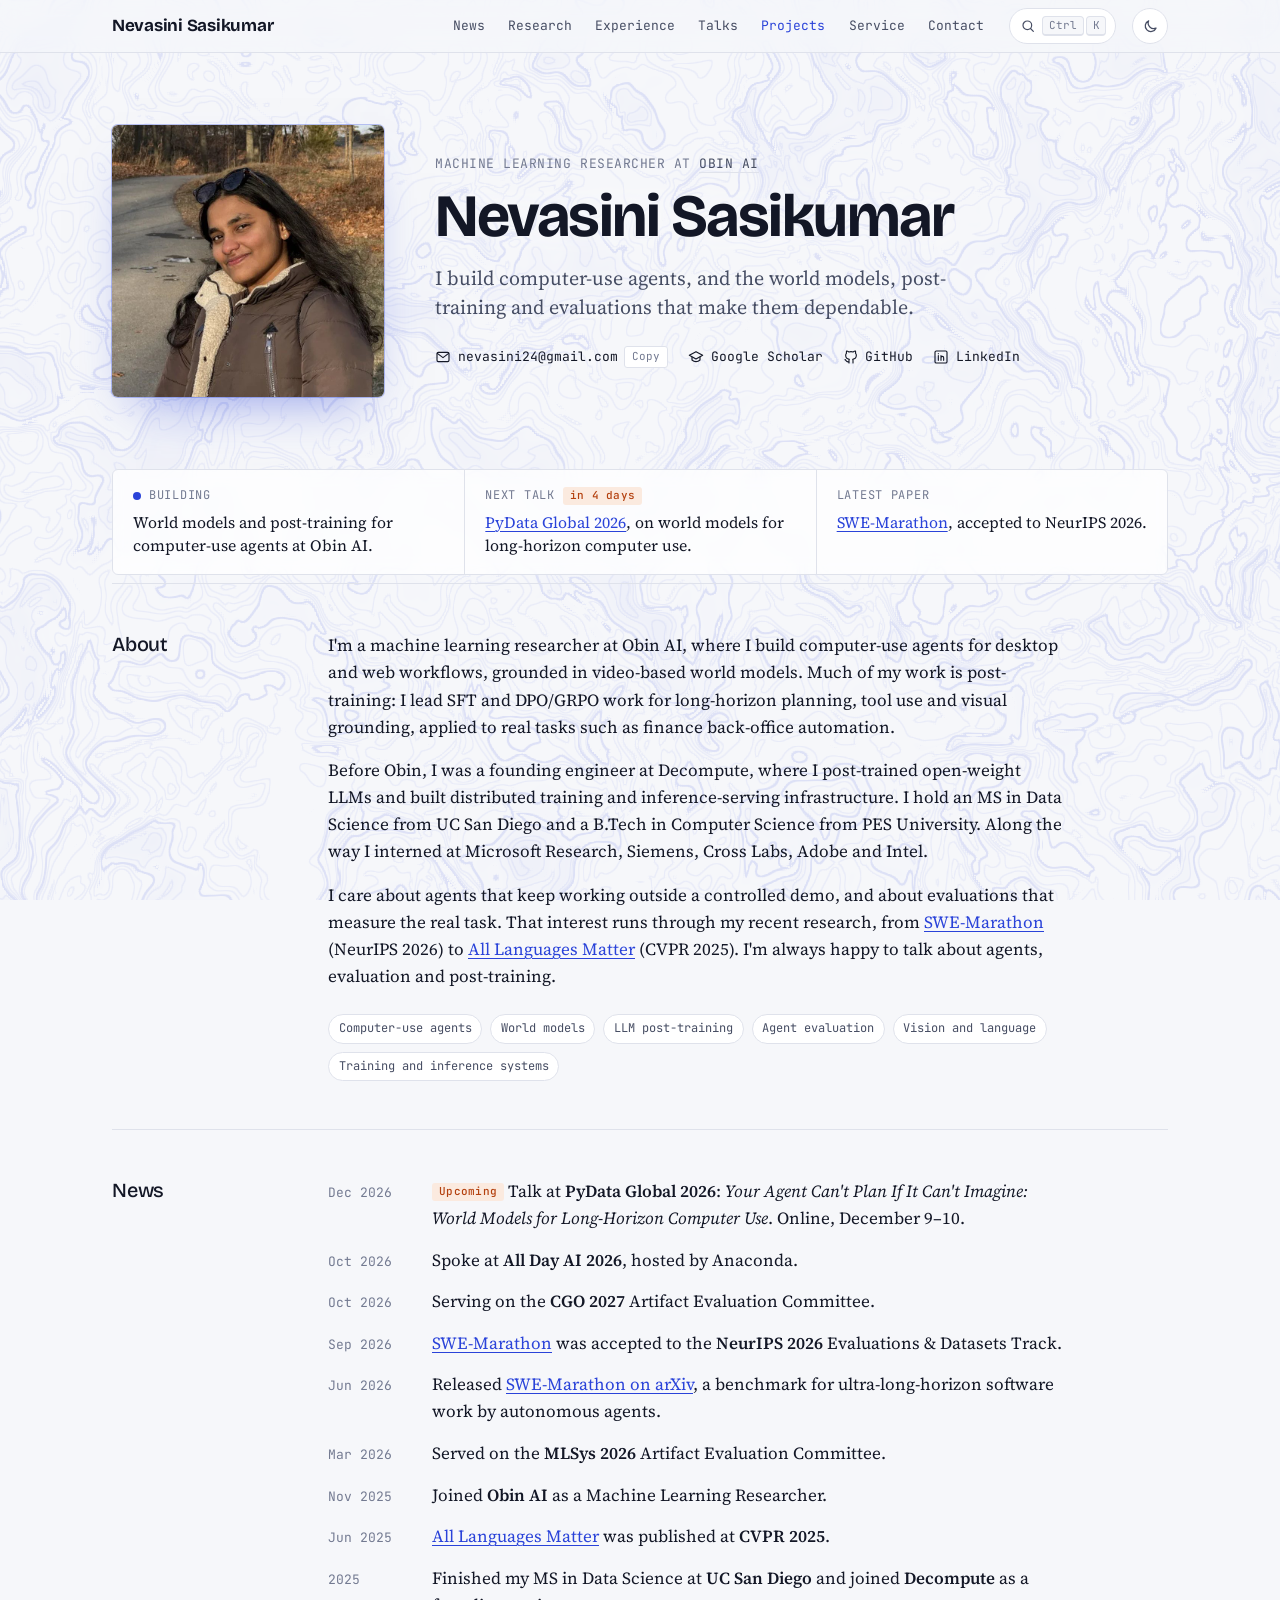
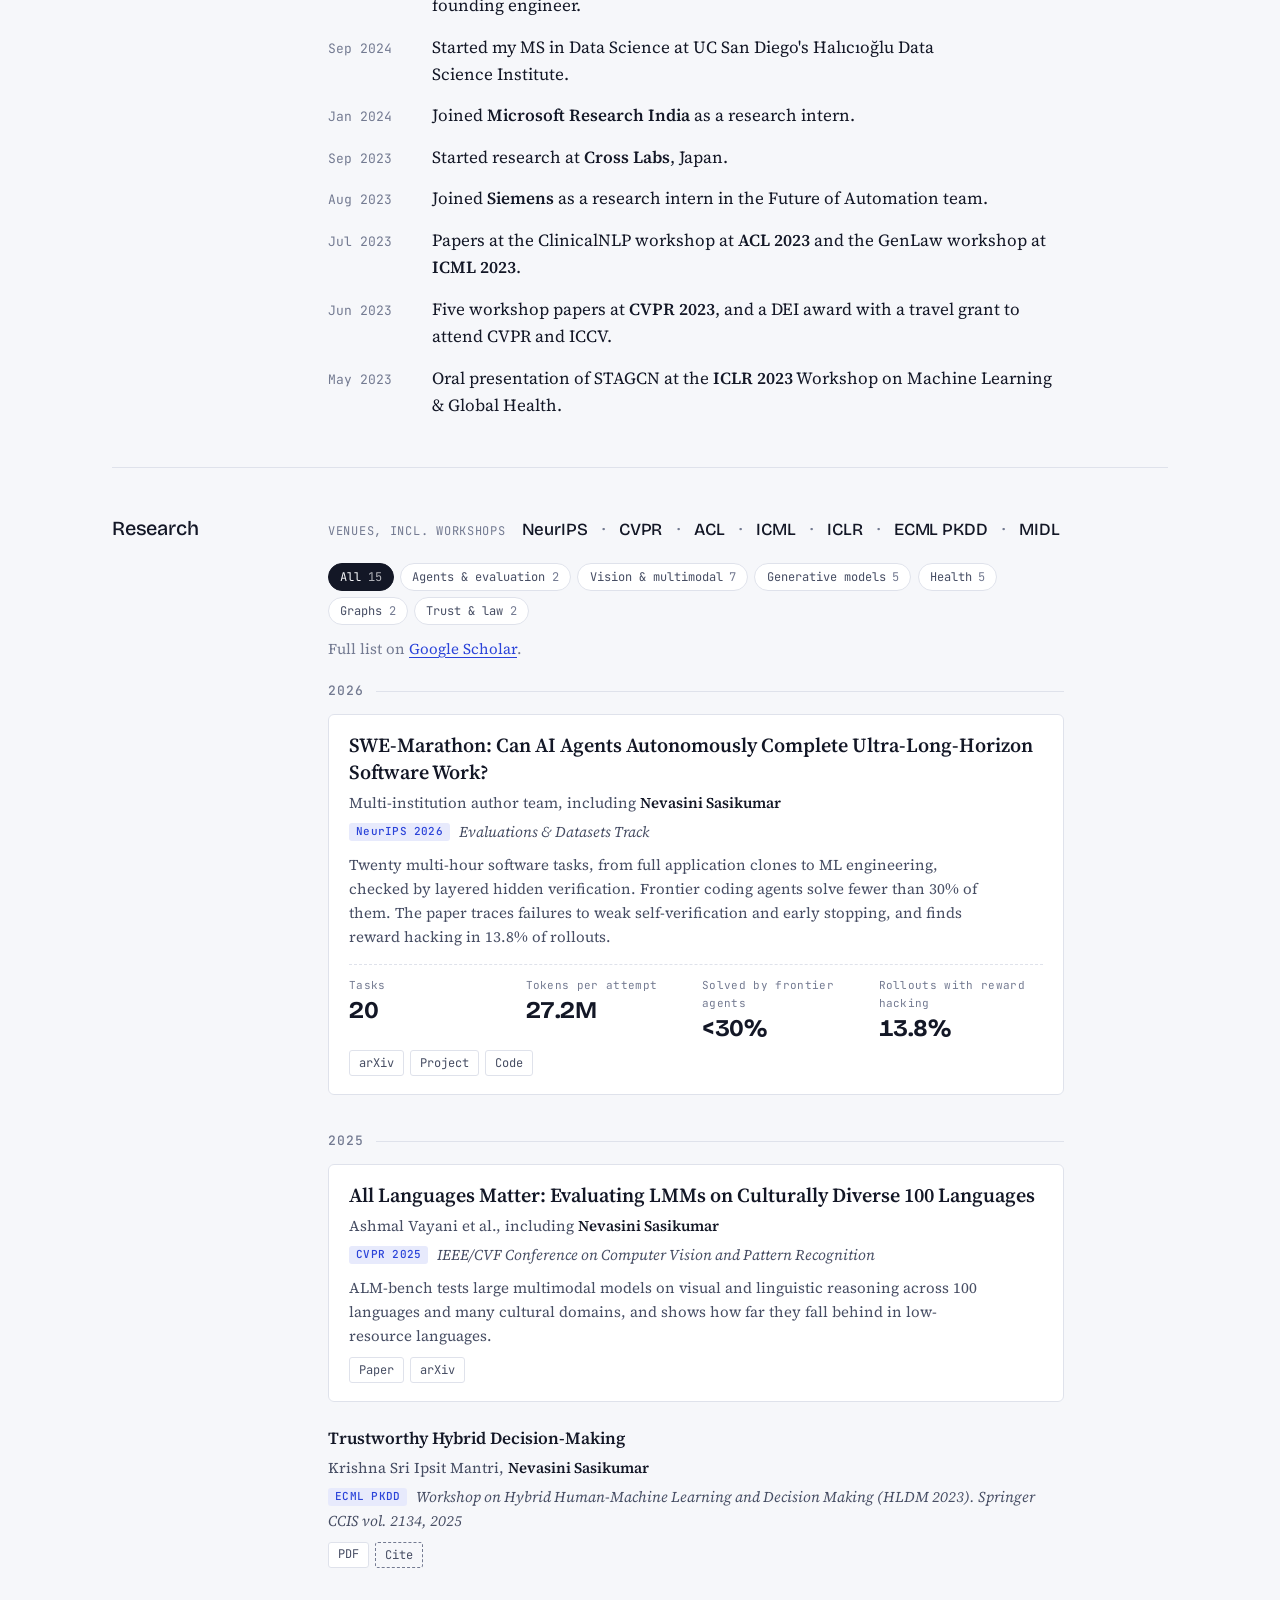
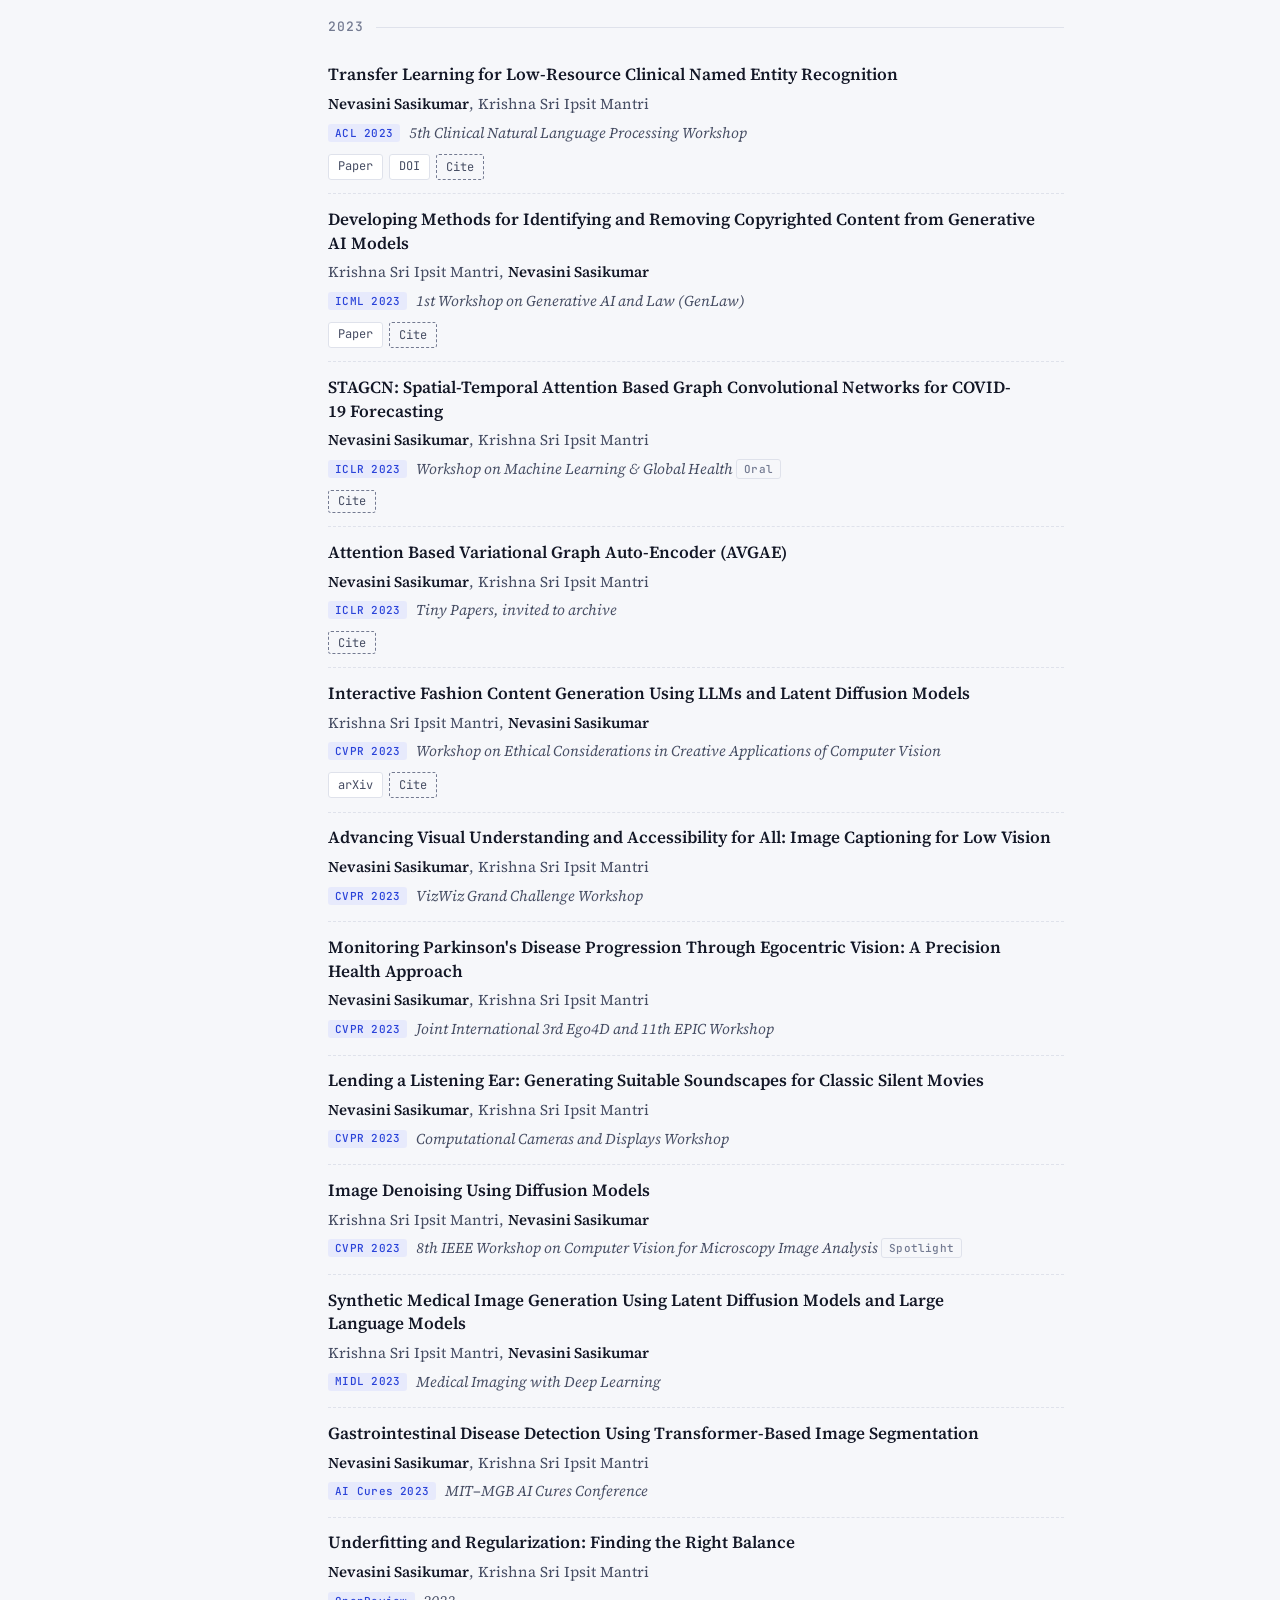
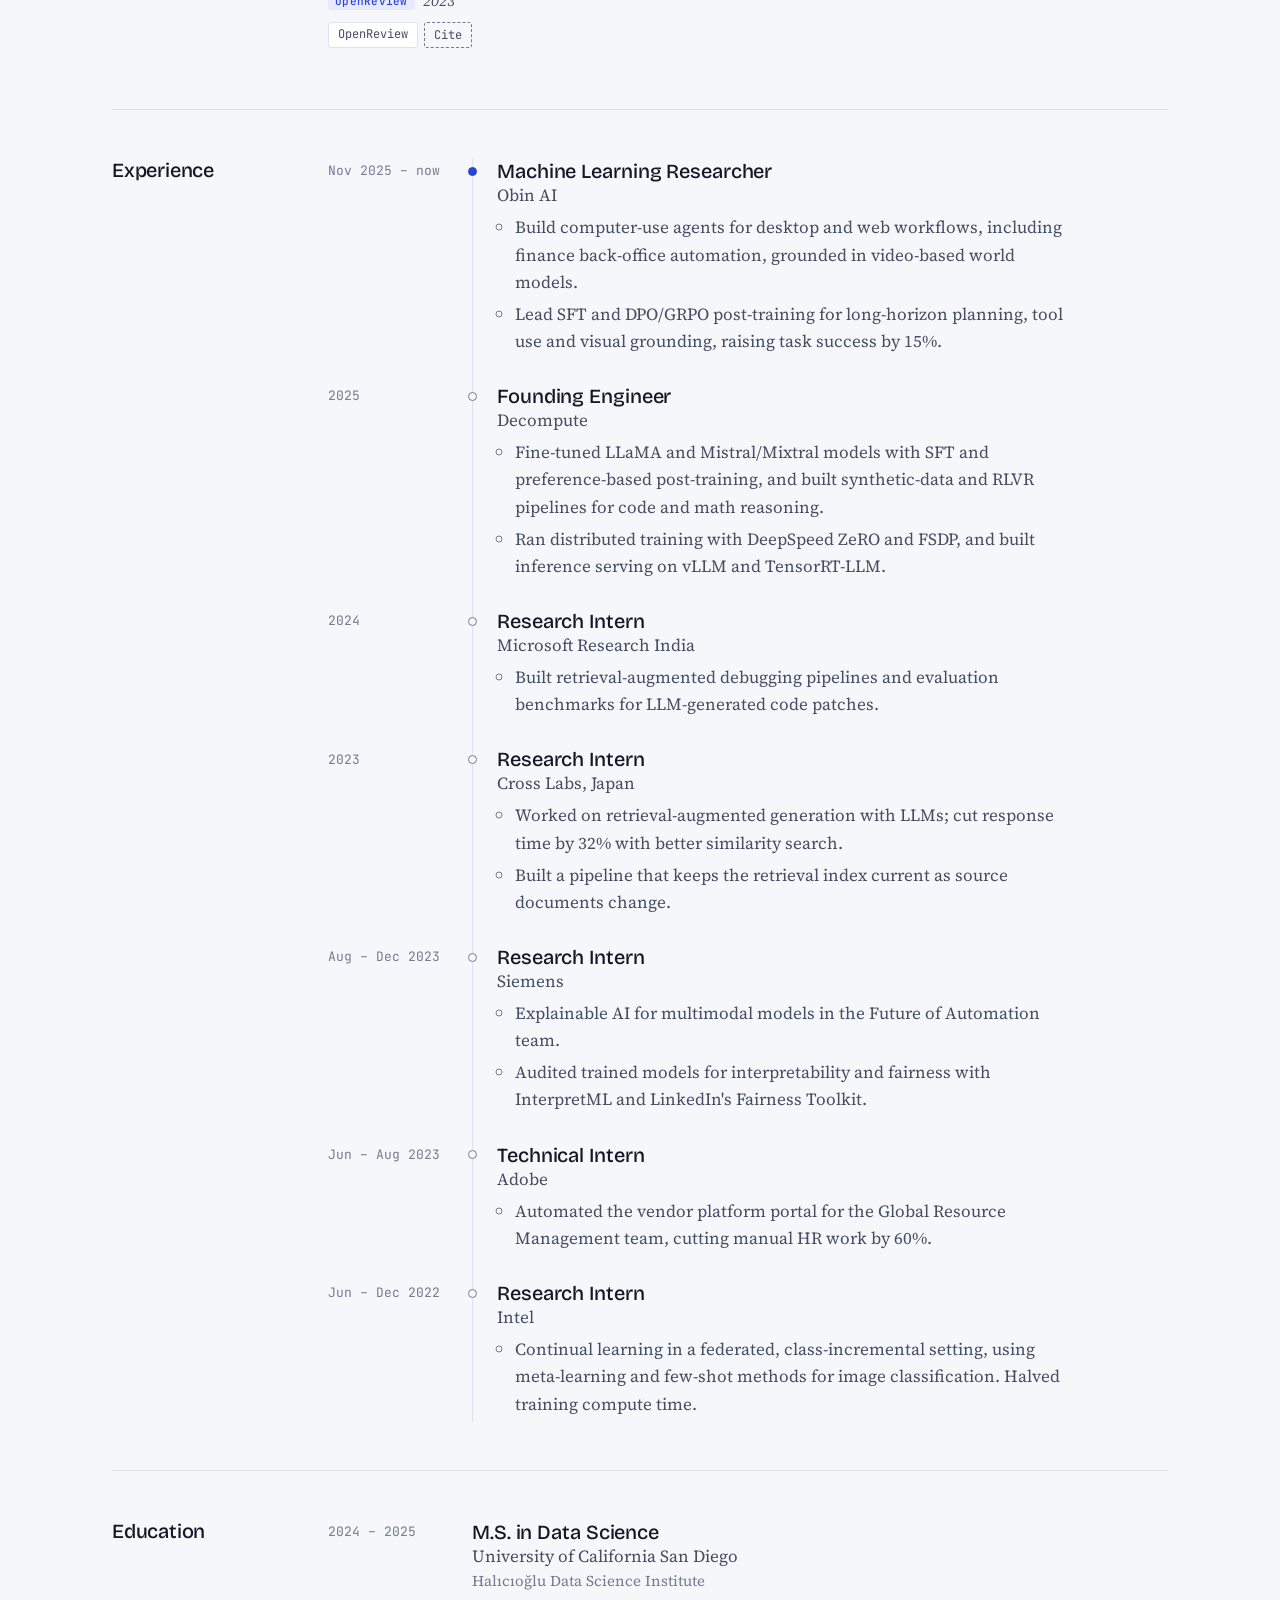
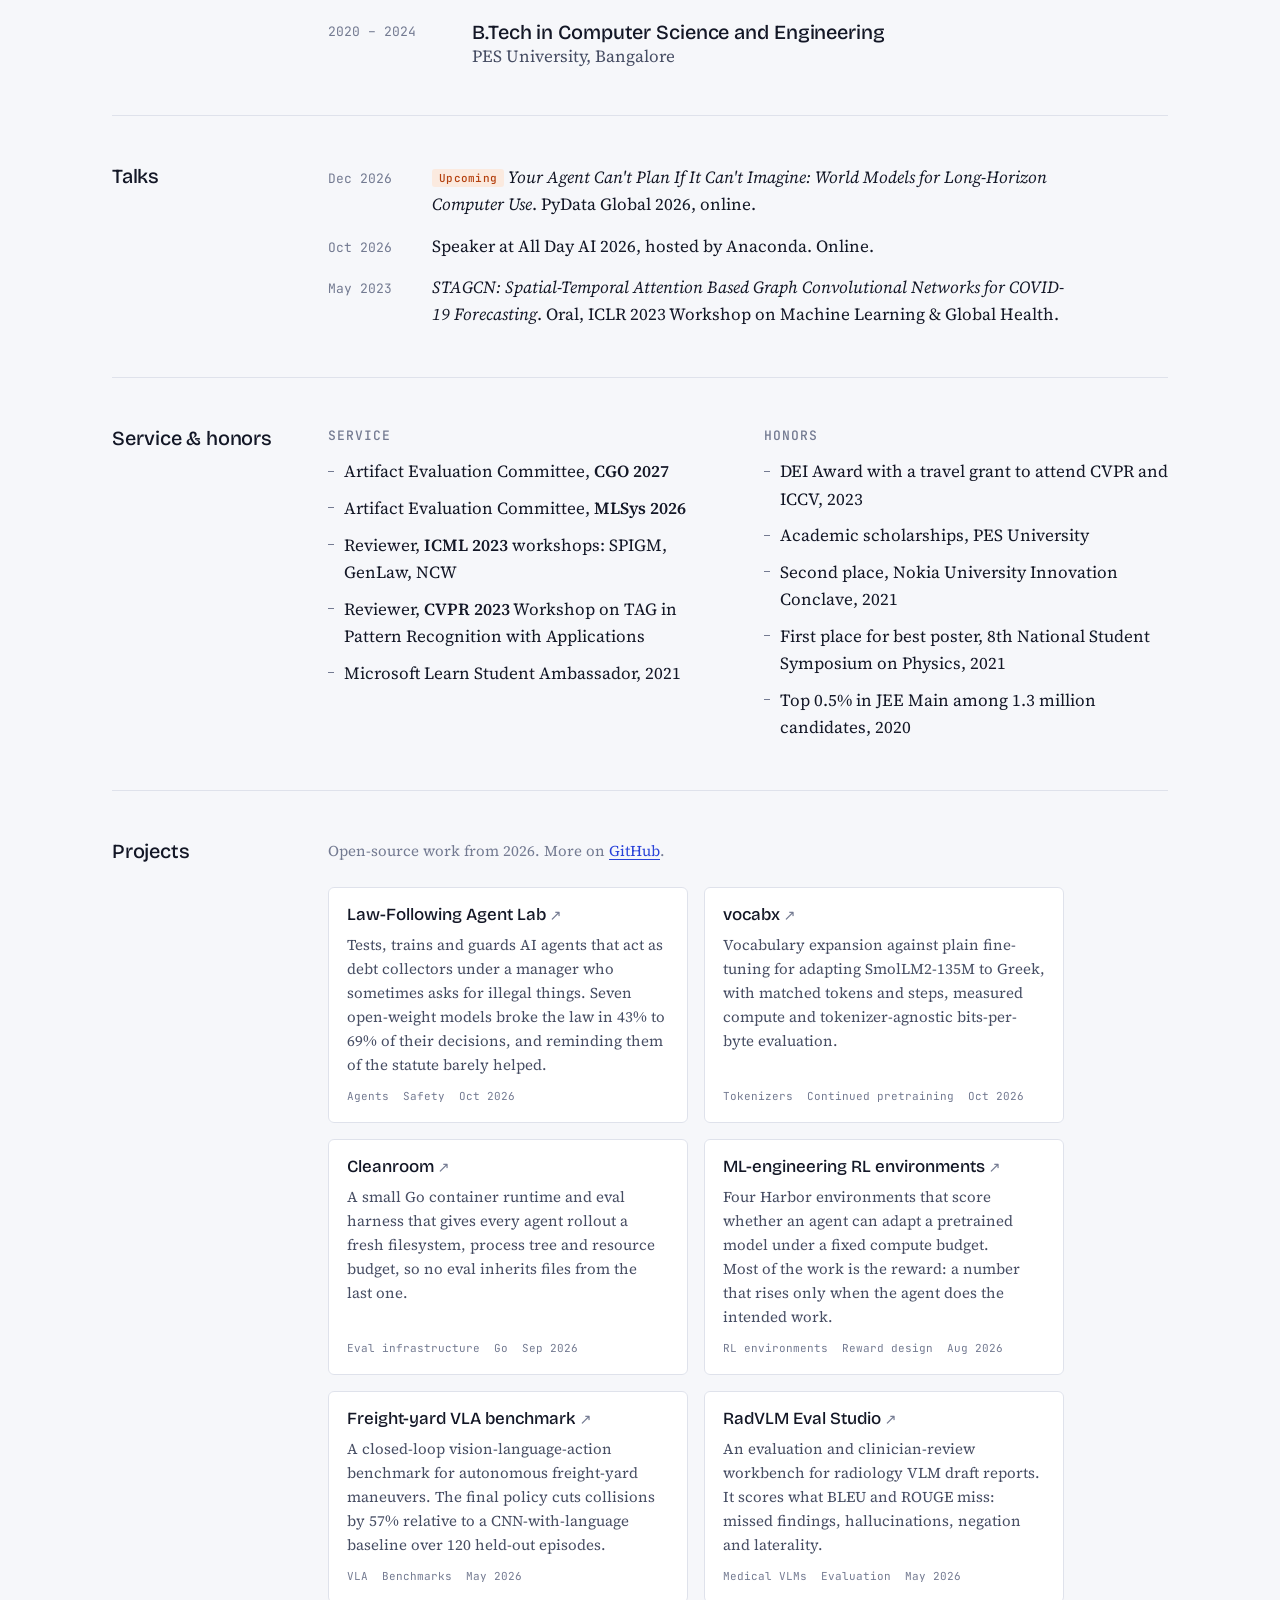
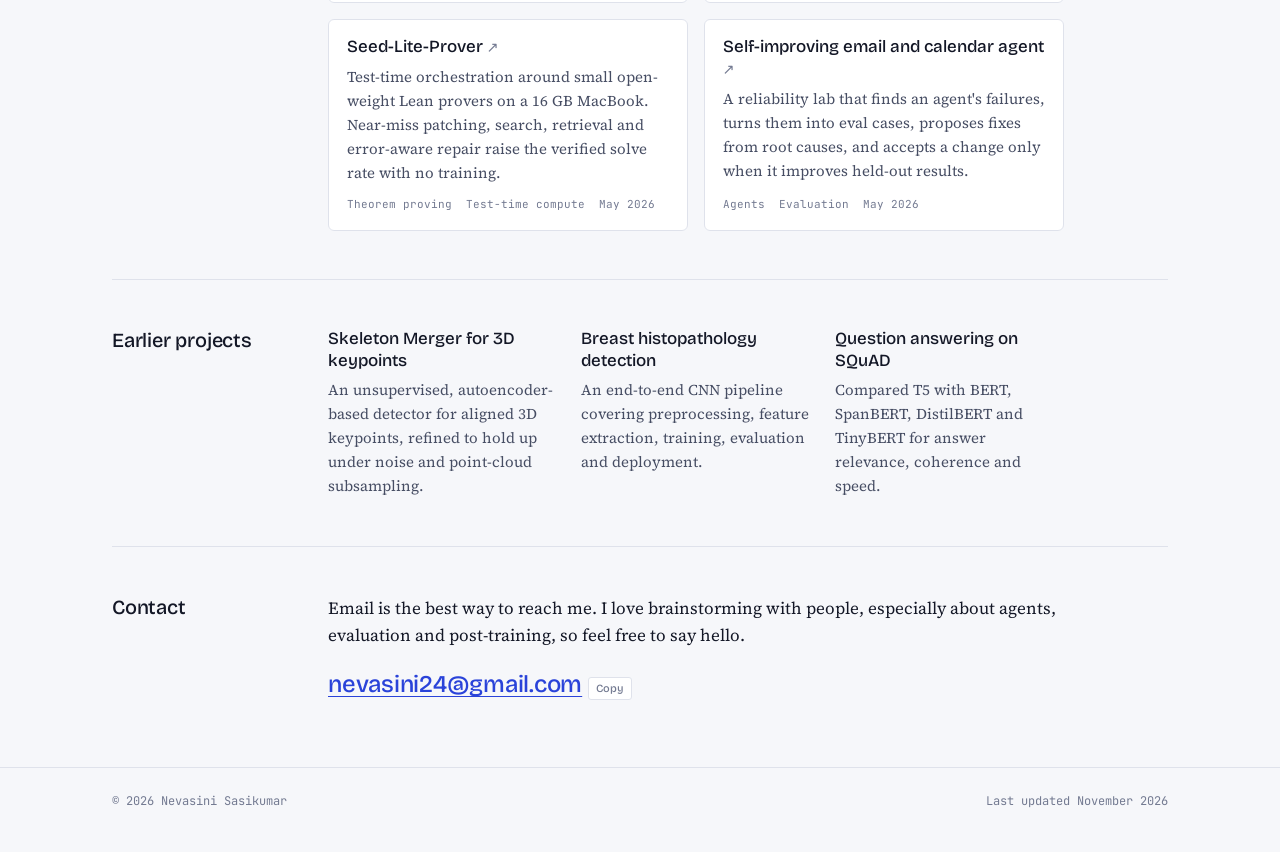
==== commit e177e647: "Add shader background; remove photo box and NS mark - WebGL loss-landscape contour background that b" ====
--- a/index.html
+++ b/index.html
@@ -46,11 +46,12 @@
 </head>
 <body>
 
+<canvas id="bg-shader" aria-hidden="true"></canvas>
 <a class="skip" href="#main">Skip to content</a>
 
 <nav class="topbar" aria-label="Sections">
   <div class="wrap topbar-inner">
-    <a class="mark" href="#top" aria-label="Back to top">NS</a>
+    <a class="brand" href="#top" aria-label="Nevasini Sasikumar, back to top">Nevasini<span class="brand-last"> Sasikumar</span></a>
     <ul class="navlinks">
       <li><a href="#news">News</a></li>
       <li><a href="#research">Research</a></li>
@@ -75,7 +76,6 @@
 <header class="hero wrap" id="top">
   <figure class="portrait">
     <img src="assets/img/nevasini.jpg" alt="Portrait of Nevasini Sasikumar" width="720" height="720">
-    <span class="gbox" aria-hidden="true"><span class="gtag">nevasini&nbsp;0.99</span></span>
   </figure>
   <div class="intro">
     <p class="eyebrow">Machine Learning Researcher at <a href="https://obin.ai" rel="noopener">Obin AI</a></p>
@@ -571,5 +571,6 @@
 <div class="toast" id="toast" role="status" aria-live="polite" hidden></div>
 
 <script src="assets/js/site.js" defer></script>
+<script src="assets/js/shader.js" defer></script>
 </body>
 </html>
--- a/assets/css/site.css
+++ b/assets/css/site.css
@@ -120,18 +120,17 @@
   gap: 1rem;
   min-height: var(--bar-h);
 }
-.mark {
+.brand {
+  flex: none;
   font-family: var(--f-display);
   font-weight: 700;
-  font-size: 1rem;
-  letter-spacing: 0.02em;
+  font-size: 1.0625rem;
+  letter-spacing: -0.015em;
   color: var(--ink);
   text-decoration: none;
-  border: 1.5px solid var(--ink);
-  padding: 0.05rem 0.4rem;
-  line-height: 1.4;
-}
-.mark:hover { color: var(--accent); border-color: var(--accent); }
+  white-space: nowrap;
+}
+.brand:hover { color: var(--accent); }
 .navlinks {
   display: flex;
   gap: 0.25rem;
@@ -193,35 +192,6 @@
   box-shadow: 0 1px 0 var(--rule), 0 18px 40px -24px color-mix(in srgb, var(--ink) 45%, transparent);
 }
 .portrait img { width: 100%; height: 100%; object-fit: cover; }
-/* A detection-style box around the face: a nod to visual grounding */
-.gbox {
-  position: absolute;
-  left: 32%;
-  top: 24%;
-  width: 36%;
-  height: 36%;
-  border: 1.5px solid #8fa0ff;
-  box-shadow: 0 0 0 1px rgba(10, 14, 40, 0.25);
-  pointer-events: none;
-  animation: gbox-in 900ms cubic-bezier(.2,.7,.2,1) 250ms both;
-}
-.gtag {
-  position: absolute;
-  left: -1.5px;
-  bottom: 100%;
-  margin-bottom: 0;
-  padding: 0.1rem 0.35rem;
-  background: #8fa0ff;
-  color: #0b0f2a;
-  font-family: var(--f-mono);
-  font-size: 0.6875rem;
-  line-height: 1.3;
-  white-space: nowrap;
-}
-@keyframes gbox-in {
-  from { transform: scale(1.35); opacity: 0.35; }
-  to { transform: scale(1); opacity: 1; }
-}
 .intro { min-width: 0; }
 .eyebrow {
   margin: 0 0 0.75rem;
@@ -485,7 +455,6 @@
 @media (max-width: 760px) {
   .hero { grid-template-columns: 1fr; gap: 1.5rem; padding-block: 2rem 2.5rem; }
   .portrait { max-width: 9.5rem; }
-  .gtag { font-size: 0.5625rem; }
   .sec { grid-template-columns: 1fr; gap: 1rem; padding-block: 2.25rem; }
   .sec-label { position: static; }
   .roles > li { grid-template-columns: 1fr; gap: 0.2rem; }
@@ -496,6 +465,9 @@
     padding-right: 1.5rem;
   }
 }
+@media (max-width: 560px) {
+  .brand-last { display: none; }
+}
 @media (max-width: 420px) {
   .dated li { grid-template-columns: 1fr; gap: 0.1rem; }
   .navlinks a { padding-inline: 0.45rem; }
@@ -503,7 +475,6 @@
 
 @media (prefers-reduced-motion: reduce) {
   html { scroll-behavior: auto; }
-  .gbox { animation: none; }
 }
 
 /* =========================================================
@@ -546,7 +517,8 @@
 
 /* Faint screen-grid behind the hero */
 .hero { position: relative; isolation: isolate; }
-.hero::before {
+/* Dot grid only when the WebGL background is unavailable */
+:root:not(.has-shader) .hero::before {
   content: "";
   position: absolute;
   inset: 0 max(16px, env(safe-area-inset-right, 0px)) 0 max(16px, env(safe-area-inset-left, 0px));
@@ -595,31 +567,18 @@
 }
 @keyframes ping { 0% { transform: scale(0.5); opacity: 0.8; } 80%, 100% { transform: scale(1.6); opacity: 0; } }
 
-/* Grounding flash: a detection box drawn around wherever you land */
+/* Highlight flash on wherever a jump lands */
 .pub, .sec-label { position: relative; }
 .sec-label { position: sticky; }
 .gflash {
   position: absolute;
   inset: -8px -10px;
   border: 1.5px solid var(--accent);
-  border-radius: 2px;
+  border-radius: 8px;
+  box-shadow: 0 0 0 4px color-mix(in srgb, var(--accent) 14%, transparent);
   pointer-events: none;
   z-index: 2;
   animation: gflash-in 520ms cubic-bezier(.2,.7,.2,1) both;
-}
-.gflash > span {
-  position: absolute;
-  left: -1.5px;
-  bottom: 100%;
-  padding: 0.1rem 0.4rem;
-  background: var(--accent);
-  color: var(--surface);
-  font-family: var(--f-mono);
-  font-size: 0.6875rem;
-  font-weight: 500;
-  line-height: 1.35;
-  letter-spacing: 0.01em;
-  white-space: nowrap;
 }
 .gflash.out { opacity: 0; transition: opacity 450ms ease; }
 @keyframes gflash-in { from { transform: scale(1.08); opacity: 0; } to { transform: scale(1); opacity: 1; } }
@@ -808,3 +767,26 @@
   .gflash { animation: none; }
   .toast { transition: none; }
 }
+
+/* =========================================================
+   WebGL background
+   ========================================================= */
+#bg-shader {
+  position: fixed;
+  inset: 0;
+  width: 100%;
+  height: 100%;
+  z-index: -1;
+  display: block;
+  pointer-events: none;
+}
+/* Let the field show through the hero's floating pieces */
+.has-shader .now {
+  background: color-mix(in srgb, var(--surface) 78%, transparent);
+  -webkit-backdrop-filter: blur(8px) saturate(1.2);
+  backdrop-filter: blur(8px) saturate(1.2);
+}
+.has-shader .topbar { background: color-mix(in srgb, var(--paper) 72%, transparent); }
+.has-shader .portrait { box-shadow: 0 0 0 1px color-mix(in srgb, var(--accent) 30%, transparent), 0 24px 50px -24px color-mix(in srgb, var(--accent) 55%, transparent); }
+.has-shader h1 { text-shadow: 0 0 28px var(--paper), 0 0 2px var(--paper); }
+.has-shader .lede, .has-shader .eyebrow { text-shadow: 0 0 14px var(--paper); }
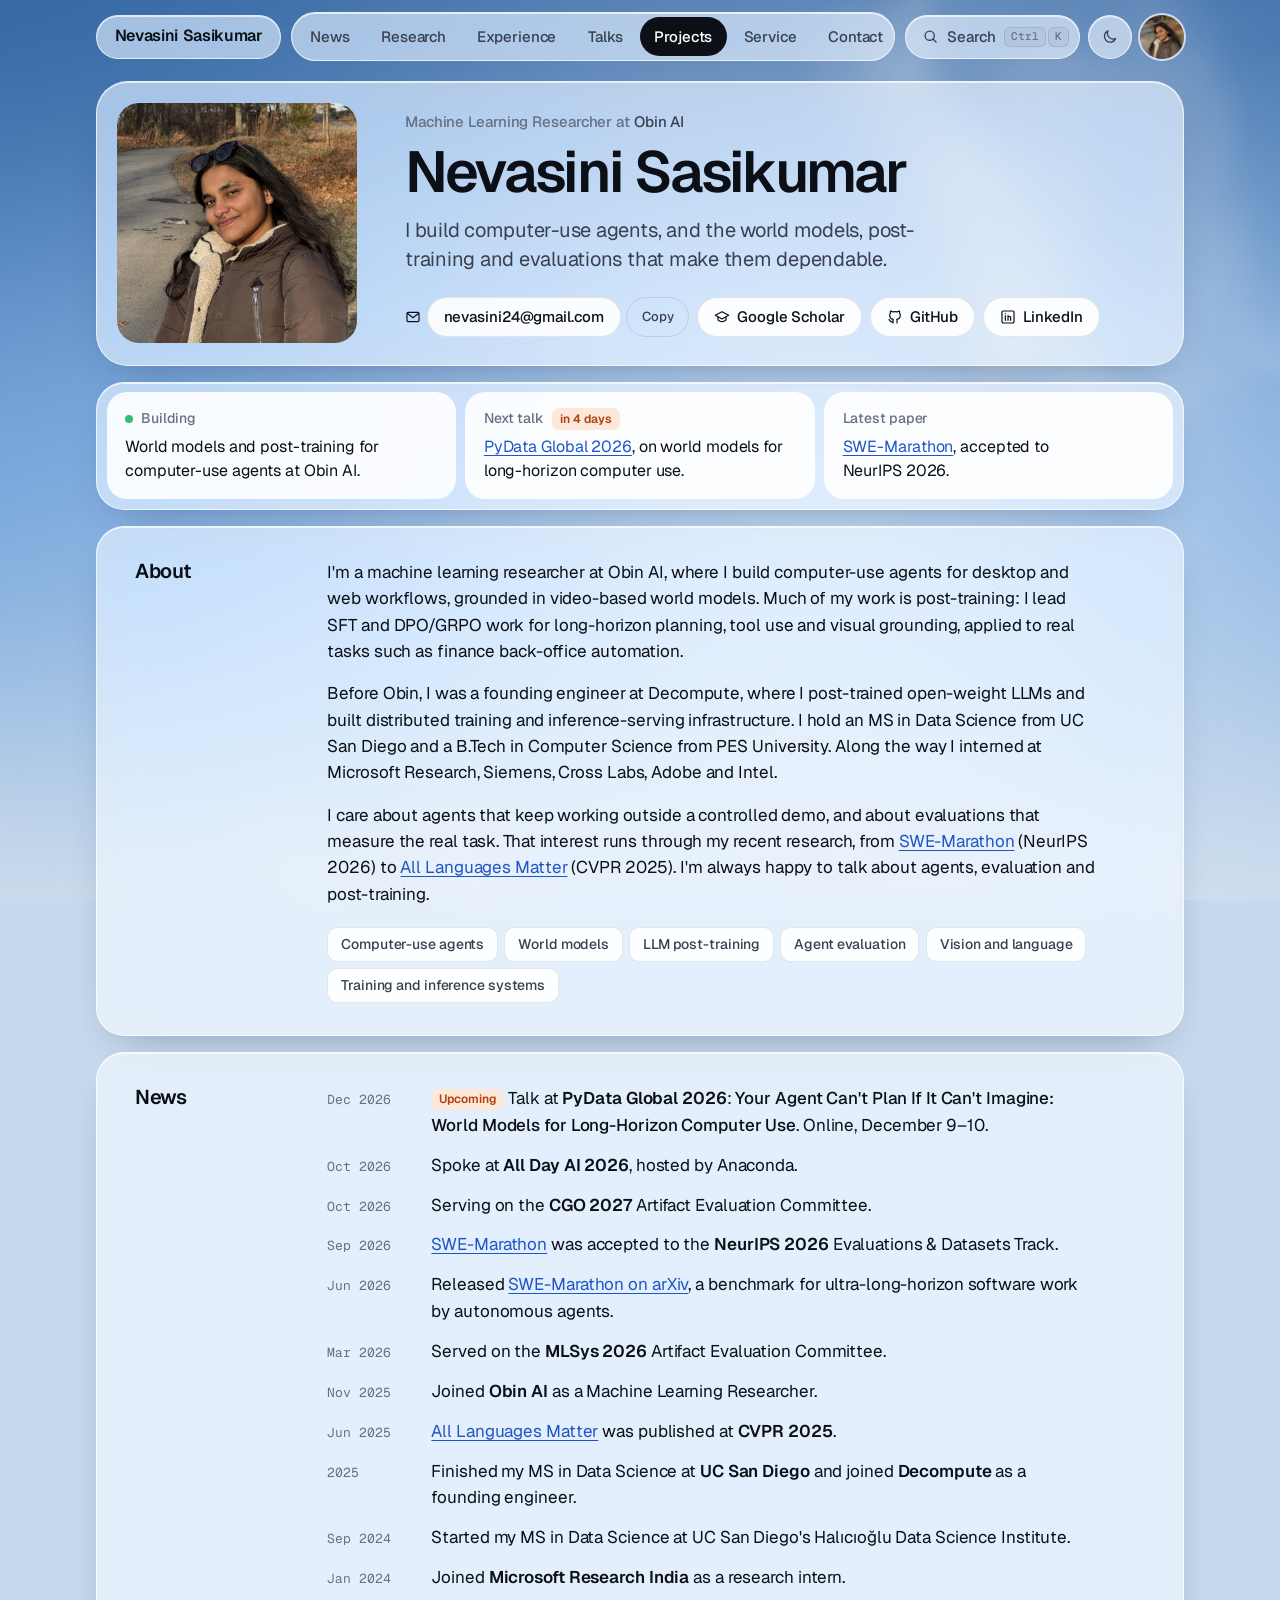
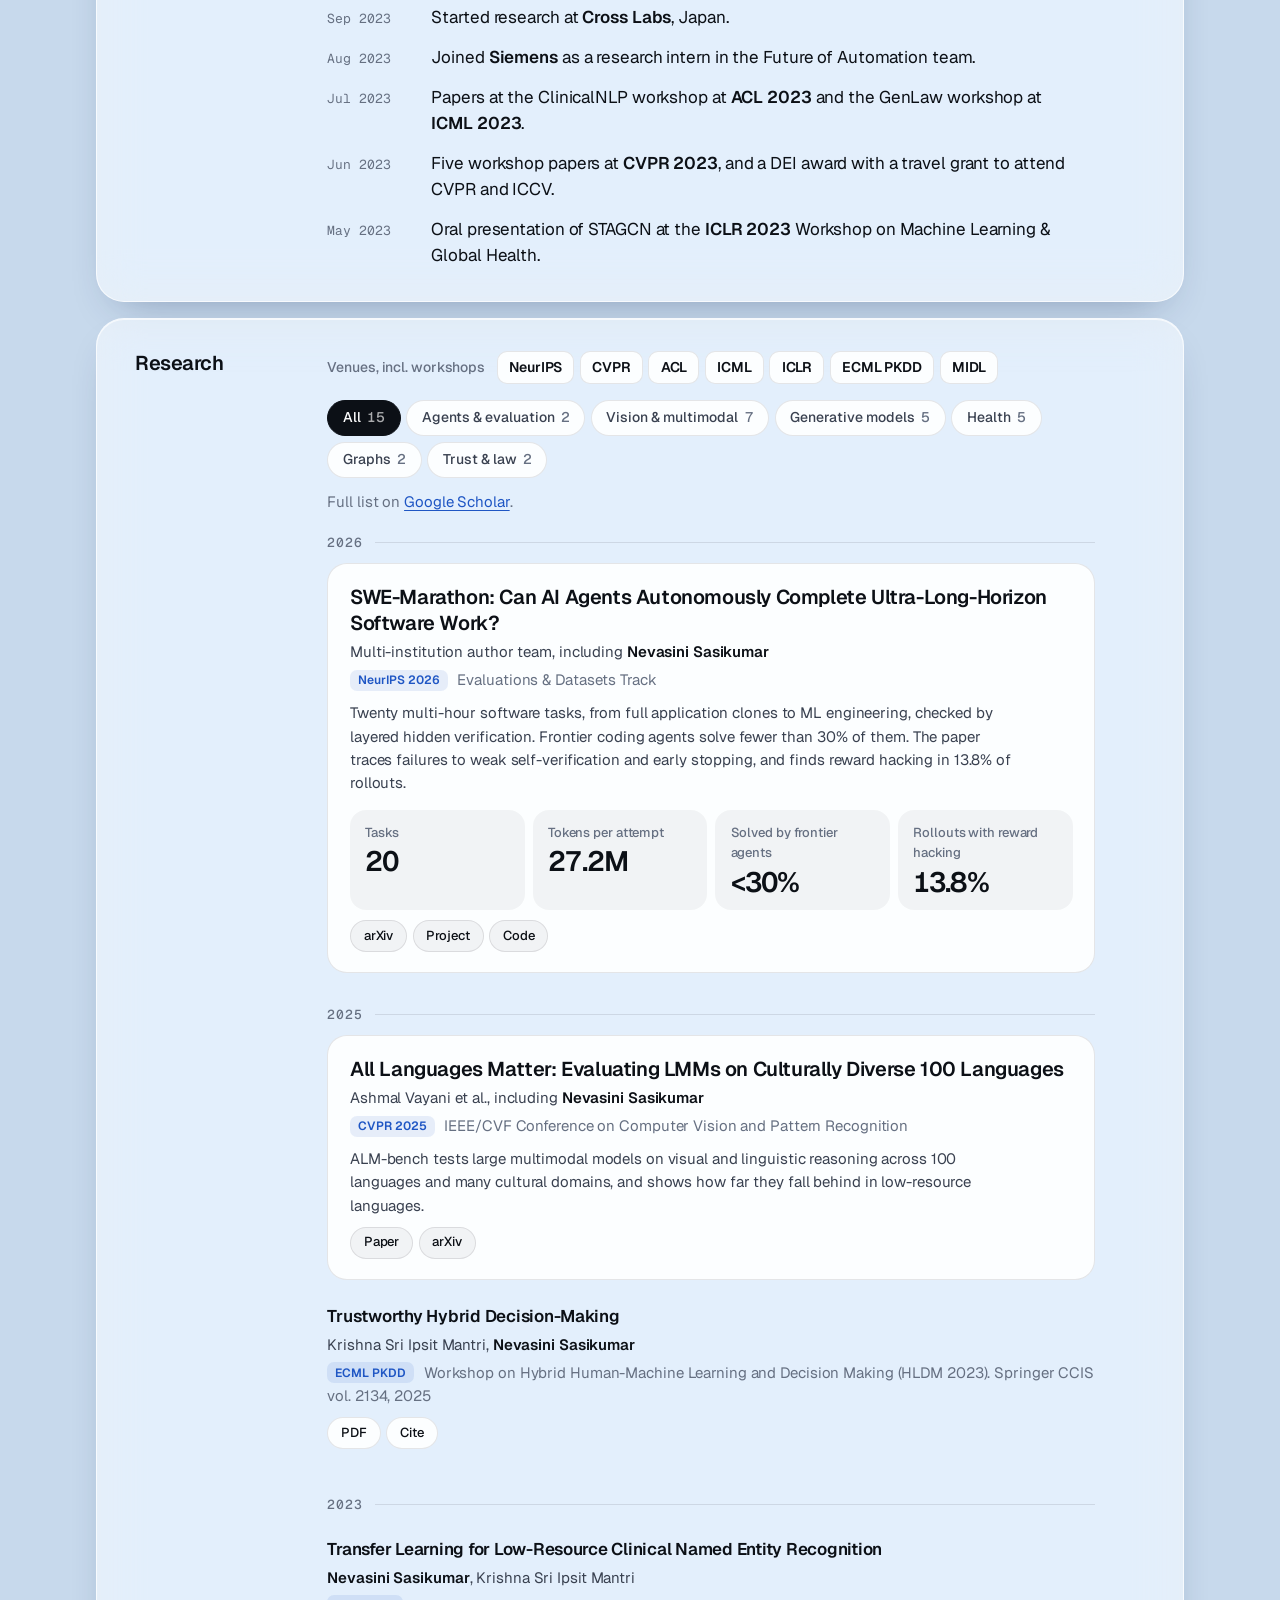
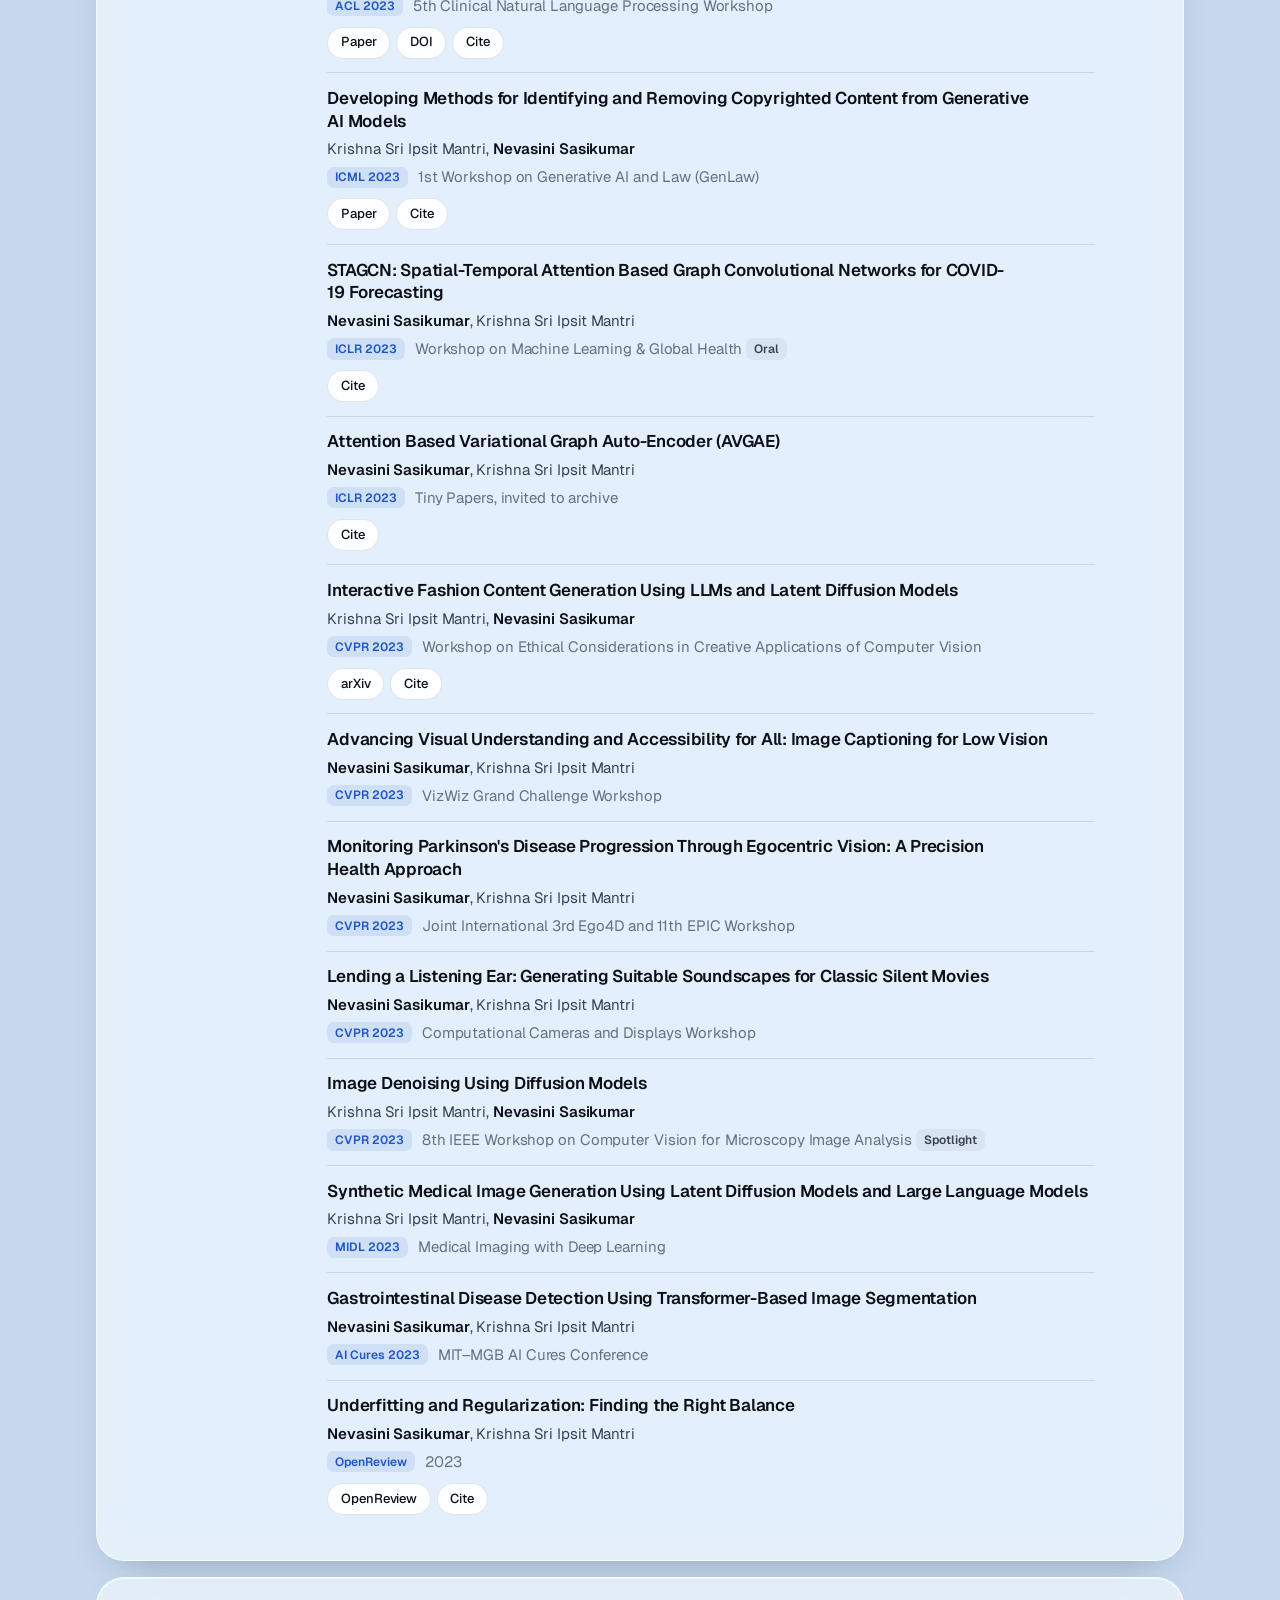
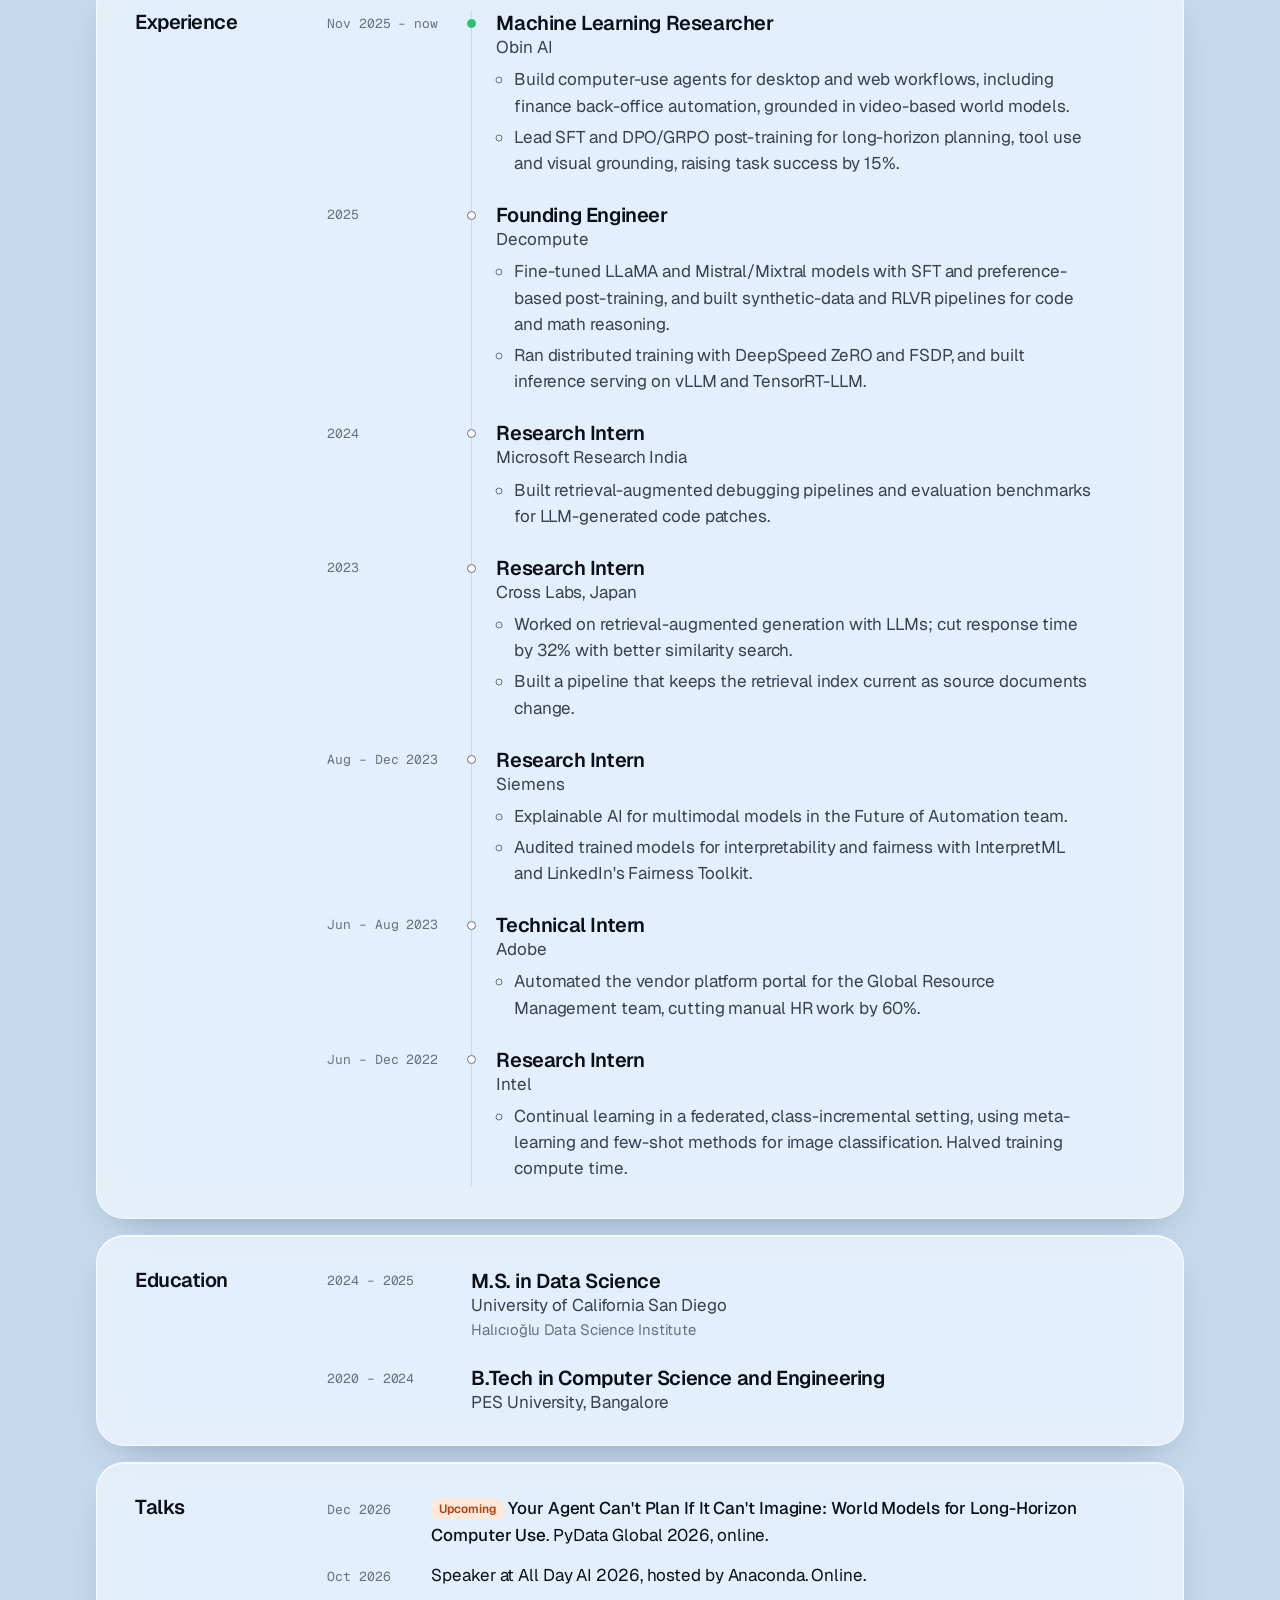
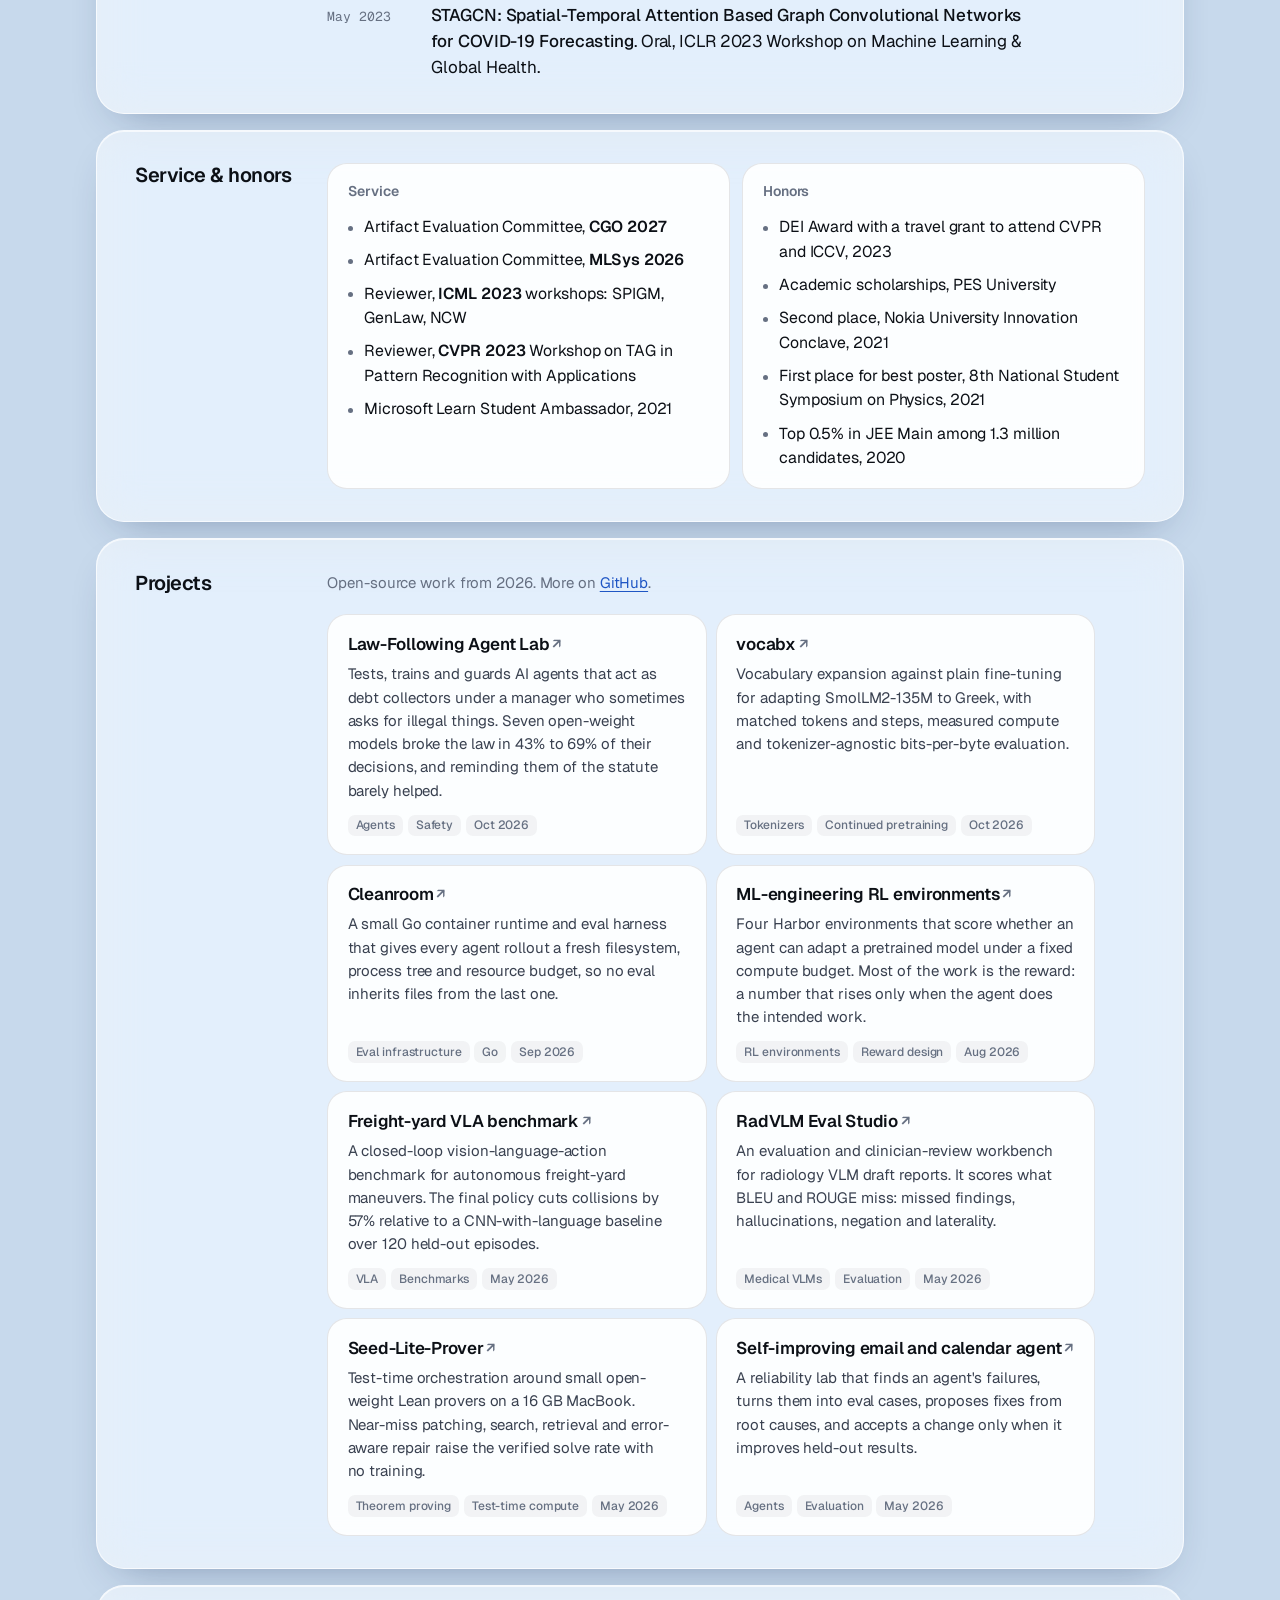
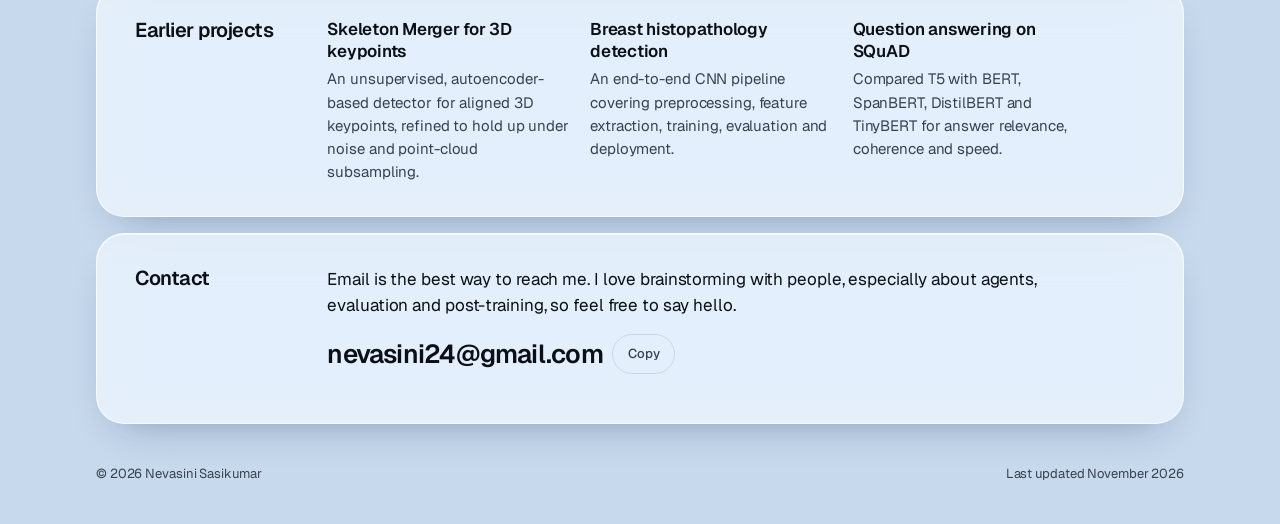
==== commit bac4306a: "Restyle as frosted glass over a WebGL sky - New sky shader: blue gradient, sun haze and soft driftin" ====
--- a/index.html
+++ b/index.html
@@ -14,13 +14,13 @@
 <meta property="og:url" content="https://nevasini1.github.io/">
 <meta property="og:image" content="https://nevasini1.github.io/assets/img/og.jpg">
 <meta name="twitter:card" content="summary">
-<meta name="theme-color" content="#F7F8FA" media="(prefers-color-scheme: light)">
-<meta name="theme-color" content="#0E1120" media="(prefers-color-scheme: dark)">
+<meta name="theme-color" content="#3a6ca8" media="(prefers-color-scheme: light)">
+<meta name="theme-color" content="#050a18" media="(prefers-color-scheme: dark)">
 <link rel="icon" href="assets/img/favicon.svg" type="image/svg+xml">
 <script>try{var t=localStorage.getItem("theme");if(t==="light"||t==="dark")document.documentElement.setAttribute("data-theme",t)}catch(e){}</script>
 <link rel="preconnect" href="https://fonts.googleapis.com">
 <link rel="preconnect" href="https://fonts.gstatic.com" crossorigin>
-<link rel="stylesheet" href="https://fonts.googleapis.com/css2?family=Bricolage+Grotesque:opsz,wght@12..96,500;12..96,700&family=JetBrains+Mono:wght@400;500&family=Source+Serif+4:ital,opsz,wght@0,8..60,400;0,8..60,600;1,8..60,400&display=swap">
+<link rel="stylesheet" href="https://fonts.googleapis.com/css2?family=Geist:wght@400;500;600;700&family=Geist+Mono:wght@400;500&display=swap">
 <link rel="stylesheet" href="assets/css/site.css">
 <script type="application/ld+json">
 {
@@ -51,7 +51,7 @@
 
 <nav class="topbar" aria-label="Sections">
   <div class="wrap topbar-inner">
-    <a class="brand" href="#top" aria-label="Nevasini Sasikumar, back to top">Nevasini<span class="brand-last"> Sasikumar</span></a>
+    <a class="brand pill" href="#top" aria-label="Nevasini Sasikumar, back to top"><span>Nevasini</span><span class="brand-last">Sasikumar</span></a>
     <ul class="navlinks">
       <li><a href="#news">News</a></li>
       <li><a href="#research">Research</a></li>
@@ -61,19 +61,23 @@
       <li><a href="#service">Service</a></li>
       <li><a href="#contact">Contact</a></li>
     </ul>
-    <button class="palette-btn" id="palette-open" type="button" aria-label="Jump to a section, paper or project" aria-haspopup="dialog" aria-controls="palette">
-      <svg viewBox="0 0 24 24" aria-hidden="true"><circle cx="11" cy="11" r="6.5"/><path d="m20 20-4.2-4.2"/></svg>
-      <span class="kbd-hint"><kbd class="mod">⌘</kbd><kbd>K</kbd></span>
-    </button>
-    <button class="theme-toggle" id="theme-toggle" type="button" aria-label="Switch to dark theme">
-      <svg class="i-moon" viewBox="0 0 24 24" aria-hidden="true"><path d="M20 14.5A8 8 0 0 1 9.5 4a8 8 0 1 0 10.5 10.5Z"/></svg>
-      <svg class="i-sun" viewBox="0 0 24 24" aria-hidden="true"><circle cx="12" cy="12" r="4"/><path d="M12 2v2M12 20v2M4.9 4.9l1.4 1.4M17.7 17.7l1.4 1.4M2 12h2M20 12h2M4.9 19.1l1.4-1.4M17.7 6.3l1.4-1.4"/></svg>
-    </button>
+    <div class="top-actions">
+      <button class="palette-btn pill" id="palette-open" type="button" aria-label="Search the site" aria-haspopup="dialog" aria-controls="palette">
+        <svg viewBox="0 0 24 24" aria-hidden="true"><circle cx="11" cy="11" r="6.5"/><path d="m20 20-4.2-4.2"/></svg>
+        <span class="palette-word">Search</span>
+        <span class="kbd-hint"><kbd class="mod">⌘</kbd><kbd>K</kbd></span>
+      </button>
+      <button class="theme-toggle" id="theme-toggle" type="button" aria-label="Switch to dark theme">
+        <svg class="i-moon" viewBox="0 0 24 24" aria-hidden="true"><path d="M20 14.5A8 8 0 0 1 9.5 4a8 8 0 1 0 10.5 10.5Z"/></svg>
+        <svg class="i-sun" viewBox="0 0 24 24" aria-hidden="true"><circle cx="12" cy="12" r="4"/><path d="M12 2v2M12 20v2M4.9 4.9l1.4 1.4M17.7 17.7l1.4 1.4M2 12h2M20 12h2M4.9 19.1l1.4-1.4M17.7 6.3l1.4-1.4"/></svg>
+      </button>
+      <a class="avatar" href="#top" tabindex="-1" aria-hidden="true"><img src="assets/img/nevasini.jpg" alt="" width="88" height="88"></a>
+    </div>
   </div>
-  <div class="progress" aria-hidden="true"><span id="progress-bar"></span></div>
 </nav>
 
-<header class="hero wrap" id="top">
+<div class="wrap">
+<header class="hero" id="top">
   <figure class="portrait">
     <img src="assets/img/nevasini.jpg" alt="Portrait of Nevasini Sasikumar" width="720" height="720">
   </figure>
@@ -96,6 +100,7 @@
     </ul>
   </div>
 </header>
+</div>
 
 <main id="main" class="wrap">
 
--- a/assets/css/site.css
+++ b/assets/css/site.css
@@ -1,73 +1,103 @@
-/* Layout: slim sticky section bar; hero pairs the portrait (with a visual-grounding box) and intro;
-   each section puts its label in an 11rem margin column with content to the right, one column on phones. */
+/* Layout: a sky (WebGL, with a CSS gradient fallback) behind frosted-glass cards.
+   Floating pill header; each section is its own glass card with a margin label;
+   key numbers sit in solid white tiles. One column on phones. */
 :root {
-  --paper: #f6f7fa;
+  --sky-top: #3a6ca8;
+  --paper: #c7d9ec;
+  --sky: linear-gradient(180deg, #33639e 0%, #6f9fd2 34%, #b9d1ea 66%, #e2e9f0 100%);
+  --glass: rgba(255, 255, 255, 0.56);
+  --glass-strong: rgba(255, 255, 255, 0.9);
+  --glass-edge: rgba(255, 255, 255, 0.7);
+  --tile: rgba(13, 17, 23, 0.045);
   --surface: #ffffff;
-  --ink: #131726;
-  --ink-2: #464d63;
-  --ink-3: #737a91;
-  --rule: #dfe2eb;
-  --accent: #2a43d9;
-  --accent-strong: #1c2fa8;
-  --accent-wash: #e7eafc;
-  --signal: #b4410f;
-  --signal-wash: #fbeadf;
-
-  --f-display: "Bricolage Grotesque", "Avenir Next", "Segoe UI", system-ui, sans-serif;
-  --f-body: "Source Serif 4", "Iowan Old Style", "Charter", Georgia, serif;
-  --f-mono: "JetBrains Mono", ui-monospace, "SFMono-Regular", Menlo, Consolas, monospace;
+  --ink: #0c1016;
+  --ink-2: #394150;
+  --ink-3: #667082;
+  --hair: rgba(13, 17, 23, 0.1);
+  --accent: #1f56c4;
+  --accent-wash: rgba(31, 86, 196, 0.1);
+  --signal: #b0400e;
+  --signal-wash: #fde8da;
+  --solid: #0c1016;
+  --on-solid: #ffffff;
+  --shadow: 0 1px 0 rgba(255, 255, 255, 0.7) inset, 0 18px 44px -24px rgba(16, 40, 84, 0.45);
+
+  --f-display: "Geist", "SF Pro Display", "Helvetica Neue", Arial, system-ui, sans-serif;
+  --f-body: "Geist", "SF Pro Text", "Helvetica Neue", Arial, system-ui, sans-serif;
+  --f-mono: "Geist Mono", ui-monospace, "SFMono-Regular", Menlo, Consolas, monospace;
 
   --step--1: 0.8125rem;
   --step-0: 1.0625rem;
   --step-1: 1.25rem;
-  --step-2: 1.5rem;
-  --step-4: clamp(2.5rem, 1.6rem + 3.6vw, 3.75rem);
-
+  --step-2: 1.625rem;
+  --step-4: clamp(2.4rem, 1.5rem + 3.4vw, 3.6rem);
+
+  --r-card: 28px;
+  --r-tile: 20px;
   --gutter-l: max(16px, env(safe-area-inset-left, 0px));
   --gutter-r: max(16px, env(safe-area-inset-right, 0px));
-  --bar-h: 3.25rem;
+  --bar-h: 4.25rem;
 }
 @media (prefers-color-scheme: dark) {
   :root:not([data-theme="light"]) {
-    --paper: #0d1020;
-    --surface: #151a2e;
-    --ink: #e6e8f1;
-    --ink-2: #aab0c5;
-    --ink-3: #7f86a0;
-    --rule: #262c45;
-    --accent: #8d9dff;
-    --accent-strong: #b6c0ff;
-    --accent-wash: #1d2550;
-    --signal: #ff9f5a;
-    --signal-wash: #3a2416;
+    --sky-top: #050a18;
+    --paper: #0b1428;
+    --sky: linear-gradient(180deg, #040915 0%, #0a1630 48%, #17243c 100%);
+    --glass: rgba(14, 20, 36, 0.56);
+    --glass-strong: rgba(30, 38, 60, 0.86);
+    --glass-edge: rgba(255, 255, 255, 0.1);
+    --tile: rgba(255, 255, 255, 0.05);
+    --surface: #1a2236;
+    --ink: #eef2f8;
+    --ink-2: #b8c2d5;
+    --ink-3: #8691a8;
+    --hair: rgba(255, 255, 255, 0.1);
+    --accent: #9cc0ff;
+    --accent-wash: rgba(156, 192, 255, 0.14);
+    --signal: #ffad6b;
+    --signal-wash: rgba(255, 173, 107, 0.16);
+    --solid: #f1f4f9;
+    --on-solid: #0c1016;
+    --shadow: 0 1px 0 rgba(255, 255, 255, 0.06) inset, 0 18px 44px -24px rgba(0, 0, 0, 0.7);
     color-scheme: dark;
   }
 }
 :root[data-theme="dark"] {
-  --paper: #0d1020;
-  --surface: #151a2e;
-  --ink: #e6e8f1;
-  --ink-2: #aab0c5;
-  --ink-3: #7f86a0;
-  --rule: #262c45;
-  --accent: #8d9dff;
-  --accent-strong: #b6c0ff;
-  --accent-wash: #1d2550;
-  --signal: #ff9f5a;
-  --signal-wash: #3a2416;
+  --sky-top: #050a18;
+  --paper: #0b1428;
+  --sky: linear-gradient(180deg, #040915 0%, #0a1630 48%, #17243c 100%);
+  --glass: rgba(14, 20, 36, 0.56);
+  --glass-strong: rgba(30, 38, 60, 0.86);
+  --glass-edge: rgba(255, 255, 255, 0.1);
+  --tile: rgba(255, 255, 255, 0.05);
+  --surface: #1a2236;
+  --ink: #eef2f8;
+  --ink-2: #b8c2d5;
+  --ink-3: #8691a8;
+  --hair: rgba(255, 255, 255, 0.1);
+  --accent: #9cc0ff;
+  --accent-wash: rgba(156, 192, 255, 0.14);
+  --signal: #ffad6b;
+  --signal-wash: rgba(255, 173, 107, 0.16);
+  --solid: #f1f4f9;
+  --on-solid: #0c1016;
+  --shadow: 0 1px 0 rgba(255, 255, 255, 0.06) inset, 0 18px 44px -24px rgba(0, 0, 0, 0.7);
   color-scheme: dark;
 }
 
 *, *::before, *::after { box-sizing: border-box; }
-html { scroll-behavior: smooth; scroll-padding-top: calc(var(--bar-h) + env(safe-area-inset-top, 0px) + 1rem); -webkit-text-size-adjust: 100%; }
+html { scroll-behavior: smooth; scroll-padding-top: calc(var(--bar-h) + env(safe-area-inset-top, 0px) + 0.75rem); -webkit-text-size-adjust: 100%; }
 body {
   margin: 0;
-  background: var(--paper);
+  background-color: var(--paper);
+  background-image: var(--sky);
+  background-attachment: fixed;
   color: var(--ink);
   font-family: var(--f-body);
   font-size: var(--step-0);
-  line-height: 1.6;
-  font-optical-sizing: auto;
+  line-height: 1.55;
+  letter-spacing: -0.006em;
+  -webkit-font-smoothing: antialiased;
   text-rendering: optimizeLegibility;
 }
 body::before {
@@ -76,717 +106,362 @@
   inset: 0 0 auto;
   height: env(safe-area-inset-top, 0px);
   z-index: 10;
-  background: var(--paper);
+  background: var(--sky-top);
 }
 img { max-width: 100%; height: auto; display: block; }
 a { color: var(--accent); text-decoration-thickness: 1px; text-underline-offset: 0.18em; }
-a:hover { color: var(--accent-strong); }
-:focus-visible { outline: 2px solid var(--accent); outline-offset: 3px; border-radius: 3px; }
+a:hover { color: var(--ink); }
+:focus-visible { outline: 2px solid var(--accent); outline-offset: 3px; border-radius: 6px; }
 strong, b { font-weight: 600; }
-
-.wrap {
-  max-width: 68rem;
-  margin-inline: auto;
-  padding-left: var(--gutter-l);
-  padding-right: var(--gutter-r);
+em { font-style: normal; font-weight: 500; color: var(--ink); }
+
+#bg-shader { position: fixed; inset: 0; width: 100%; height: 100%; z-index: -1; display: block; pointer-events: none; }
+
+.wrap { max-width: 70rem; margin-inline: auto; padding-left: var(--gutter-l); padding-right: var(--gutter-r); }
+
+/* Shared glass treatment */
+.pill, .navlinks, .theme-toggle, .sec, .hero, .now, .palette {
+  background: var(--glass);
+  border: 1px solid var(--glass-edge);
+  -webkit-backdrop-filter: blur(22px) saturate(1.5);
+  backdrop-filter: blur(22px) saturate(1.5);
+  box-shadow: var(--shadow);
+}
+@supports not ((backdrop-filter: blur(1px)) or (-webkit-backdrop-filter: blur(1px))) {
+  .pill, .navlinks, .theme-toggle, .sec, .hero, .now, .palette { background: var(--glass-strong); }
 }
 
 .skip {
-  position: absolute;
-  left: var(--gutter-l);
-  top: -3rem;
-  z-index: 20;
-  background: var(--ink);
-  color: var(--paper);
-  padding: 0.5rem 0.75rem;
-  font-family: var(--f-mono);
-  font-size: var(--step--1);
+  position: absolute; left: var(--gutter-l); top: -3rem; z-index: 20;
+  background: var(--solid); color: var(--on-solid);
+  padding: 0.5rem 0.9rem; border-radius: 999px; font-size: var(--step--1);
 }
 .skip:focus { top: calc(env(safe-area-inset-top, 0px) + 0.5rem); }
 
-/* ---------- Top bar ---------- */
-.topbar {
-  position: sticky;
-  top: env(safe-area-inset-top, 0px);
-  z-index: 9;
-  background: color-mix(in srgb, var(--paper) 88%, transparent);
-  -webkit-backdrop-filter: saturate(1.4) blur(10px);
-  backdrop-filter: saturate(1.4) blur(10px);
-  border-bottom: 1px solid var(--rule);
-}
-.topbar-inner {
-  display: flex;
-  align-items: center;
-  gap: 1rem;
-  min-height: var(--bar-h);
-}
+/* ---------- Floating header ---------- */
+.topbar { position: sticky; top: env(safe-area-inset-top, 0px); z-index: 9; padding-block: 0.75rem; }
+.topbar-inner { display: flex; align-items: center; gap: 0.6rem; min-height: 2.75rem; }
+.pill { border-radius: 999px; }
 .brand {
   flex: none;
-  font-family: var(--f-display);
-  font-weight: 700;
-  font-size: 1.0625rem;
-  letter-spacing: -0.015em;
-  color: var(--ink);
-  text-decoration: none;
-  white-space: nowrap;
-}
-.brand:hover { color: var(--accent); }
+  display: inline-flex; align-items: center; gap: 0.28em;
+  height: 2.75rem; padding: 0 1.1rem;
+  font-family: var(--f-display); font-weight: 600; font-size: 1rem; letter-spacing: -0.02em;
+  color: var(--ink); text-decoration: none; white-space: nowrap;
+}
+.brand:hover { color: var(--ink); background: var(--glass-strong); }
 .navlinks {
-  display: flex;
-  gap: 0.25rem;
-  list-style: none;
-  margin: 0 0 0 auto;
-  padding: 0;
-  min-width: 0;
-  overflow-x: auto;
-  scrollbar-width: none;
-}
-.navlinks::-webkit-scrollbar { display: none; }
+  display: flex; gap: 0.15rem; list-style: none;
+  margin: 0 auto; padding: 0.25rem;
+  border-radius: 999px; min-width: 0;
+}
 .navlinks a {
-  display: block;
-  padding: 0.35rem 0.6rem;
-  font-family: var(--f-mono);
-  font-size: var(--step--1);
-  color: var(--ink-2);
-  text-decoration: none;
-  white-space: nowrap;
-  border-radius: 4px;
-}
-.navlinks a:hover { color: var(--ink); background: var(--accent-wash); }
-.navlinks a[aria-current="true"] { color: var(--accent); }
+  display: block; padding: 0.5rem 0.9rem; border-radius: 999px;
+  font-size: 0.9375rem; font-weight: 500; color: var(--ink-2); text-decoration: none; white-space: nowrap;
+}
+.navlinks a:hover { color: var(--ink); background: var(--glass-strong); }
+.navlinks a[aria-current="true"] { background: var(--solid); color: var(--on-solid); }
+.top-actions { flex: none; display: flex; align-items: center; gap: 0.5rem; margin-left: auto; }
+.navlinks + .top-actions { margin-left: 0; }
+.palette-btn {
+  display: inline-flex; align-items: center; gap: 0.5rem;
+  height: 2.75rem; padding: 0 0.6rem 0 1rem;
+  font: inherit; font-size: 0.9375rem; font-weight: 500; color: var(--ink-2); cursor: pointer;
+}
+.palette-btn:hover { color: var(--ink); background: var(--glass-strong); }
+.palette-btn svg { width: 1.05rem; height: 1.05rem; fill: none; stroke: currentColor; stroke-width: 1.9; stroke-linecap: round; }
+.kbd-hint { display: inline-flex; gap: 0.15rem; }
+kbd {
+  font-family: var(--f-mono); font-size: 0.6875rem; line-height: 1;
+  padding: 0.22rem 0.38rem; border-radius: 6px;
+  background: var(--tile); border: 1px solid var(--hair); color: var(--ink-3);
+}
 .theme-toggle {
-  flex: none;
-  display: grid;
-  place-items: center;
-  width: 2.25rem;
-  height: 2.25rem;
-  border: 1px solid var(--rule);
-  border-radius: 50%;
-  background: var(--surface);
-  color: var(--ink-2);
-  cursor: pointer;
-}
-.theme-toggle:hover { color: var(--accent); border-color: var(--accent); }
-.theme-toggle svg { width: 1.05rem; height: 1.05rem; fill: none; stroke: currentColor; stroke-width: 1.8; stroke-linecap: round; stroke-linejoin: round; }
+  flex: none; display: grid; place-items: center;
+  width: 2.75rem; height: 2.75rem; border-radius: 50%;
+  color: var(--ink-2); cursor: pointer;
+}
+.theme-toggle:hover { color: var(--ink); background: var(--glass-strong); }
+.theme-toggle svg { width: 1.1rem; height: 1.1rem; fill: none; stroke: currentColor; stroke-width: 1.8; stroke-linecap: round; stroke-linejoin: round; }
 .theme-toggle .i-sun { display: none; }
 .theme-toggle.is-dark .i-sun { display: block; }
 .theme-toggle.is-dark .i-moon { display: none; }
+.avatar { flex: none; display: block; width: 2.75rem; height: 2.75rem; border-radius: 50%; overflow: hidden; box-shadow: 0 0 0 2px var(--glass-edge), var(--shadow); }
+.avatar img { width: 100%; height: 100%; object-fit: cover; }
 
 /* ---------- Hero ---------- */
 .hero {
   display: grid;
-  grid-template-columns: minmax(0, 17rem) minmax(0, 1fr);
-  gap: clamp(1.5rem, 4vw, 3.5rem);
+  grid-template-columns: minmax(0, 15rem) minmax(0, 1fr);
+  gap: clamp(1.5rem, 4vw, 3rem);
   align-items: center;
-  padding-block: clamp(2.5rem, 6vw, 4.5rem);
-}
-.portrait {
-  position: relative;
-  margin: 0;
-  width: 100%;
-  max-width: 17rem;
-  aspect-ratio: 1;
-  background: var(--surface);
-  border-radius: 6px;
-  overflow: hidden;
-  box-shadow: 0 1px 0 var(--rule), 0 18px 40px -24px color-mix(in srgb, var(--ink) 45%, transparent);
-}
+  margin-top: 0.5rem;
+  margin-bottom: 1rem;
+  padding: 1.25rem clamp(1.25rem, 3vw, 2.5rem) 1.25rem 1.25rem;
+  border-radius: calc(var(--r-card) + 4px);
+}
+.portrait { margin: 0; width: 100%; max-width: 15rem; aspect-ratio: 1; border-radius: 22px; overflow: hidden; background: var(--tile); }
 .portrait img { width: 100%; height: 100%; object-fit: cover; }
-.intro { min-width: 0; }
-.eyebrow {
-  margin: 0 0 0.75rem;
-  font-family: var(--f-mono);
-  font-size: var(--step--1);
-  letter-spacing: 0.04em;
-  text-transform: uppercase;
-  color: var(--ink-3);
-}
-.eyebrow a { color: var(--ink-2); text-decoration: none; border-bottom: 1px solid var(--rule); }
-.eyebrow a:hover { color: var(--accent); border-color: var(--accent); }
+.intro { min-width: 0; padding-block: 0.5rem; }
+.eyebrow { margin: 0 0 0.6rem; font-size: 0.9375rem; font-weight: 500; color: var(--ink-3); }
+.eyebrow a { color: var(--ink-2); text-decoration: none; }
+.eyebrow a:hover { color: var(--ink); }
 h1 {
   margin: 0;
-  font-family: var(--f-display);
-  font-weight: 700;
-  font-size: var(--step-4);
-  line-height: 1.02;
-  letter-spacing: -0.025em;
-  text-wrap: balance;
-}
-.lede {
-  margin: 1rem 0 1.5rem;
-  max-width: 34rem;
-  font-size: var(--step-1);
-  line-height: 1.45;
-  color: var(--ink-2);
-  text-wrap: pretty;
-}
-.contact-row {
-  display: flex;
-  flex-wrap: wrap;
-  gap: 0.5rem 1.25rem;
-  list-style: none;
-  margin: 0;
-  padding: 0;
-  font-family: var(--f-mono);
-  font-size: var(--step--1);
-}
-.contact-row li { display: flex; align-items: center; gap: 0.4rem; min-width: 0; }
-.contact-row a { display: inline-flex; align-items: center; gap: 0.4rem; color: var(--ink); text-decoration: none; }
-.contact-row a:hover { color: var(--accent); }
-.contact-row svg { width: 1rem; height: 1rem; flex: none; fill: none; stroke: currentColor; stroke-width: 1.7; stroke-linecap: round; stroke-linejoin: round; }
-.contact-row .email > svg { color: var(--ink); }
+  font-family: var(--f-display); font-weight: 600; font-size: var(--step-4);
+  line-height: 1.02; letter-spacing: -0.04em; text-wrap: balance;
+}
+.lede { margin: 0.9rem 0 1.4rem; max-width: 34rem; font-size: var(--step-1); line-height: 1.45; letter-spacing: -0.012em; color: var(--ink-2); text-wrap: pretty; }
+.contact-row { display: flex; flex-wrap: wrap; gap: 0.5rem; list-style: none; margin: 0; padding: 0; }
+.contact-row li { display: flex; align-items: center; min-width: 0; }
+.contact-row a {
+  display: inline-flex; align-items: center; gap: 0.45rem;
+  height: 2.5rem; padding: 0 1rem; border-radius: 999px;
+  background: var(--glass-strong); border: 1px solid var(--hair);
+  color: var(--ink); text-decoration: none; font-size: 0.9375rem; font-weight: 500;
+}
+.contact-row a:hover { background: var(--solid); color: var(--on-solid); border-color: var(--solid); }
+.contact-row svg { width: 1rem; height: 1rem; flex: none; fill: none; stroke: currentColor; stroke-width: 1.8; stroke-linecap: round; stroke-linejoin: round; }
+.contact-row .email { gap: 0.35rem; }
 .contact-row .email a { overflow-wrap: anywhere; }
 .copy {
-  font: inherit;
-  font-size: 0.6875rem;
-  padding: 0.1rem 0.45rem;
-  border: 1px solid var(--rule);
-  border-radius: 3px;
-  background: var(--surface);
-  color: var(--ink-3);
-  cursor: pointer;
-}
-.copy:hover { color: var(--accent); border-color: var(--accent); }
-
-/* ---------- Sections ---------- */
+  font: inherit; font-size: 0.8125rem; font-weight: 500;
+  height: 2.5rem; padding: 0 0.9rem; border-radius: 999px;
+  border: 1px solid var(--hair); background: transparent; color: var(--ink-2); cursor: pointer;
+}
+.copy:hover { background: var(--glass-strong); color: var(--ink); }
+
+/* ---------- "Now" tiles ---------- */
+.now {
+  display: grid; grid-template-columns: repeat(3, minmax(0, 1fr)); gap: 0.6rem;
+  margin-bottom: 1rem; padding: 0.6rem; border-radius: var(--r-card);
+}
+.now-cell { min-width: 0; display: grid; gap: 0.35rem; align-content: start; padding: 1rem 1.15rem 1.1rem; border-radius: var(--r-tile); background: var(--glass-strong); }
+.now-label { margin: 0; display: flex; align-items: center; flex-wrap: wrap; gap: 0.5rem; font-size: 0.875rem; font-weight: 500; color: var(--ink-3); }
+.now-text { margin: 0; font-size: 1rem; line-height: 1.45; text-wrap: pretty; }
+.live-dot { position: relative; width: 0.5rem; height: 0.5rem; border-radius: 50%; background: #2fbf71; }
+.live-dot::after { content: ""; position: absolute; inset: -4px; border-radius: 50%; border: 1.5px solid #2fbf71; opacity: 0; animation: ping 2.4s cubic-bezier(0, 0, .2, 1) infinite; }
+@keyframes ping { 0% { transform: scale(0.5); opacity: 0.8; } 80%, 100% { transform: scale(1.6); opacity: 0; } }
+
+/* ---------- Section cards ---------- */
+main.wrap { display: block; padding-bottom: 1rem; }
 .sec {
-  display: grid;
-  grid-template-columns: 11rem minmax(0, 1fr);
-  gap: 2.5rem;
-  padding-block: 3rem;
-  border-top: 1px solid var(--rule);
+  display: grid; grid-template-columns: 10rem minmax(0, 1fr); gap: 2rem;
+  margin-bottom: 1rem; padding: 2rem clamp(1.25rem, 3vw, 2.5rem);
+  border-radius: var(--r-card);
 }
 .sec-label {
-  margin: 0;
-  position: sticky;
-  top: calc(var(--bar-h) + env(safe-area-inset-top, 0px) + 1.25rem);
-  align-self: start;
-  font-family: var(--f-display);
-  font-weight: 500;
-  font-size: var(--step-1);
-  line-height: 1.25;
-  letter-spacing: -0.01em;
-  text-wrap: balance;
-}
-.sec-body { min-width: 0; max-width: 46rem; }
+  margin: 0; position: sticky; top: calc(var(--bar-h) + env(safe-area-inset-top, 0px) + 1rem); align-self: start;
+  font-family: var(--f-display); font-weight: 600; font-size: var(--step-1); line-height: 1.25; letter-spacing: -0.025em; text-wrap: balance;
+}
+.sec-body { min-width: 0; max-width: 48rem; }
 .prose p { margin: 0 0 1rem; text-wrap: pretty; }
-.sec-note { margin: 0 0 1.5rem; color: var(--ink-3); font-size: 0.9375rem; }
-
-.tags {
-  display: flex;
-  flex-wrap: wrap;
-  gap: 0.5rem;
-  list-style: none;
-  margin: 1.5rem 0 0;
-  padding: 0;
-}
-.tags li {
-  font-family: var(--f-mono);
-  font-size: 0.75rem;
-  padding: 0.25rem 0.6rem;
-  border: 1px solid var(--rule);
-  border-radius: 999px;
-  color: var(--ink-2);
-  background: var(--surface);
-}
+.sec-note { margin: 0 0 1.25rem; color: var(--ink-3); font-size: 0.9375rem; }
+
+.tags { display: flex; flex-wrap: wrap; gap: 0.4rem; list-style: none; margin: 1.25rem 0 0; padding: 0; }
+.tags li { font-size: 0.875rem; font-weight: 500; padding: 0.35rem 0.8rem; border-radius: 10px; background: var(--glass-strong); border: 1px solid var(--hair); color: var(--ink-2); }
 
 .chip {
-  display: inline-block;
-  font-family: var(--f-mono);
-  font-size: 0.6875rem;
-  font-weight: 500;
-  line-height: 1.5;
-  letter-spacing: 0.02em;
-  padding: 0.05rem 0.45rem;
-  border-radius: 3px;
-  background: var(--accent-wash);
-  color: var(--accent);
-  vertical-align: 0.12em;
-  white-space: nowrap;
+  display: inline-block; font-family: var(--f-body); font-size: 0.75rem; font-weight: 600; line-height: 1.5; letter-spacing: 0;
+  padding: 0.1rem 0.5rem; border-radius: 7px;
+  background: var(--accent-wash); color: var(--accent); vertical-align: 0.1em; white-space: nowrap;
 }
 .chip-signal { background: var(--signal-wash); color: var(--signal); }
-.chip-quiet { background: transparent; color: var(--ink-3); border: 1px solid var(--rule); }
-
-/* Dated lists: news and talks */
-.dated { list-style: none; margin: 0; padding: 0; display: grid; gap: 0.9rem; }
+.chip-quiet { background: var(--tile); color: var(--ink-2); }
+
+/* Dated lists */
+.dated { list-style: none; margin: 0; padding: 0; display: grid; gap: 0.85rem; }
 .dated li { display: grid; grid-template-columns: 5.5rem minmax(0, 1fr); gap: 1rem; align-items: baseline; }
-.dated time {
-  font-family: var(--f-mono);
-  font-size: var(--step--1);
-  color: var(--ink-3);
-  font-variant-numeric: tabular-nums;
-  white-space: nowrap;
-}
+.dated time { font-family: var(--f-mono); font-size: var(--step--1); color: var(--ink-3); font-variant-numeric: tabular-nums; white-space: nowrap; }
 .dated p { margin: 0; text-wrap: pretty; }
 
-/* Publications */
+/* Research */
+.venues { display: flex; flex-wrap: wrap; align-items: center; gap: 0.5rem 0.75rem; margin-bottom: 1rem; }
+.venues-label { margin: 0; font-size: 0.875rem; font-weight: 500; color: var(--ink-3); }
+.venues ul { display: flex; flex-wrap: wrap; gap: 0.35rem; list-style: none; margin: 0; padding: 0; }
+.venues li { font-weight: 600; font-size: 0.875rem; letter-spacing: -0.01em; padding: 0.3rem 0.7rem; border-radius: 10px; background: var(--glass-strong); border: 1px solid var(--hair); color: var(--ink); }
+.filters { display: flex; flex-wrap: wrap; gap: 0.35rem; }
+.filter {
+  display: inline-flex; align-items: center; gap: 0.4rem;
+  height: 2.25rem; padding: 0 0.9rem; border-radius: 999px;
+  border: 1px solid var(--hair); background: var(--glass-strong); color: var(--ink-2);
+  font: inherit; font-size: 0.875rem; font-weight: 500; cursor: pointer;
+}
+.filter .n { color: var(--ink-3); font-variant-numeric: tabular-nums; }
+.filter:hover { color: var(--ink); }
+.filter[aria-pressed="true"] { background: var(--solid); border-color: var(--solid); color: var(--on-solid); }
+.filter[aria-pressed="true"] .n { color: color-mix(in srgb, var(--on-solid) 65%, transparent); }
+.filter-status { margin: 0.75rem 0 0; min-height: 1.5em; color: var(--ink-3); font-size: 0.9375rem; }
 .year {
-  margin: 2.25rem 0 0.75rem;
-  font-family: var(--f-mono);
-  font-weight: 500;
-  font-size: var(--step--1);
-  letter-spacing: 0.08em;
-  color: var(--ink-3);
-  display: flex;
-  align-items: center;
-  gap: 0.75rem;
-}
-.year::after { content: ""; flex: 1; height: 1px; background: var(--rule); }
-.sec-note + .year { margin-top: 0; }
-.pub { padding-block: 0.85rem; }
-.pub + .pub { border-top: 1px dashed var(--rule); }
-.pub h4 {
-  margin: 0 0 0.3rem;
-  font-family: var(--f-body);
-  font-weight: 600;
-  font-size: var(--step-0);
-  line-height: 1.4;
-  text-wrap: pretty;
-}
+  margin: 2rem 0 0.6rem; display: flex; align-items: center; gap: 0.75rem;
+  font-family: var(--f-mono); font-weight: 500; font-size: var(--step--1); letter-spacing: 0.06em; color: var(--ink-3);
+}
+.year::after { content: ""; flex: 1; height: 1px; background: var(--hair); }
+.filter-status + .year-group .year { margin-top: 1.25rem; }
+.pub { position: relative; padding-block: 0.85rem; }
+.pub + .pub { border-top: 1px solid var(--hair); }
+.pub h4 { margin: 0 0 0.3rem; font-family: var(--f-display); font-weight: 600; font-size: var(--step-0); line-height: 1.35; letter-spacing: -0.015em; text-wrap: pretty; }
 .pub p { margin: 0; }
 .pub .authors { color: var(--ink-2); font-size: 0.9375rem; }
 .pub .authors b { color: var(--ink); }
-.pub .venue { margin-top: 0.3rem; font-size: 0.9375rem; color: var(--ink-2); font-style: italic; }
-.pub .venue .chip { font-style: normal; margin-right: 0.35rem; }
-.pub .tldr { margin-top: 0.6rem; font-size: 0.9375rem; color: var(--ink-2); max-width: 40rem; }
-.plinks { margin-top: 0.55rem !important; display: flex; flex-wrap: wrap; gap: 0.4rem; }
-.plinks a {
-  font-family: var(--f-mono);
-  font-size: 0.75rem;
-  text-decoration: none;
-  padding: 0.15rem 0.55rem;
-  border: 1px solid var(--rule);
-  border-radius: 3px;
-  color: var(--ink-2);
-  background: var(--surface);
-}
-.plinks a:hover { color: var(--accent); border-color: var(--accent); }
-.pub-feature {
-  margin-block: 0.25rem 0.75rem;
-  padding: 1.1rem 1.25rem;
-  background: var(--surface);
-  border: 1px solid var(--rule);
-  border-radius: 6px;
-}
+.pub .venue { margin-top: 0.3rem; font-size: 0.9375rem; color: var(--ink-3); }
+.pub .venue .chip { margin-right: 0.35rem; }
+.pub .tldr { margin-top: 0.6rem; font-size: 0.9375rem; color: var(--ink-2); max-width: 42rem; }
+.pub-feature { margin-block: 0.25rem 0.75rem; padding: 1.25rem 1.35rem; border-radius: var(--r-tile); background: var(--glass-strong); border: 1px solid var(--hair); }
 .pub-feature + .pub { border-top: 0; }
-.pub-feature h4 { font-size: var(--step-1); line-height: 1.35; }
-
-/* Roles: experience and education */
-.roles { list-style: none; margin: 0; padding: 0; display: grid; gap: 1.6rem; }
+.pub-feature h4 { font-size: var(--step-1); line-height: 1.3; letter-spacing: -0.02em; }
+.figures { display: grid; grid-template-columns: repeat(auto-fit, minmax(8rem, 1fr)); gap: 0.5rem; margin: 1rem 0 0; }
+.figures div { min-width: 0; padding: 0.8rem 0.95rem; border-radius: 16px; background: var(--tile); }
+.figures dt { font-size: 0.8125rem; font-weight: 500; color: var(--ink-3); }
+.figures dd { margin: 0.2rem 0 0; font-family: var(--f-display); font-weight: 600; font-size: 1.75rem; line-height: 1.1; letter-spacing: -0.035em; font-variant-numeric: tabular-nums; color: var(--ink); }
+.plinks { margin-top: 0.6rem !important; display: flex; flex-wrap: wrap; gap: 0.35rem; }
+.plinks a, .cite-btn {
+  display: inline-flex; align-items: center; height: 2rem; padding: 0 0.8rem; border-radius: 999px;
+  font: inherit; font-size: 0.8125rem; font-weight: 500; text-decoration: none;
+  border: 1px solid var(--hair); background: var(--glass-strong); color: var(--ink); cursor: pointer;
+}
+.plinks a:hover, .cite-btn:hover, .cite-btn[aria-expanded="true"] { background: var(--solid); color: var(--on-solid); border-color: var(--solid); }
+.pub-feature .plinks a { background: var(--tile); }
+.bib { margin-top: 0.6rem; }
+.bib pre {
+  margin: 0; padding: 0.9rem 1rem; overflow-x: auto; border-radius: 14px;
+  background: var(--glass-strong); border: 1px solid var(--hair);
+  font-family: var(--f-mono); font-size: 0.75rem; line-height: 1.6; color: var(--ink-2);
+}
+.bib-copy { margin-top: 0.4rem; height: 2rem; }
+
+/* Experience and education */
+.roles { list-style: none; margin: 0; padding: 0; display: grid; gap: 1.5rem; }
 .roles > li { display: grid; grid-template-columns: 8rem minmax(0, 1fr); gap: 1rem; }
-.when {
-  margin: 0.2rem 0 0;
-  font-family: var(--f-mono);
-  font-size: var(--step--1);
-  color: var(--ink-3);
-  font-variant-numeric: tabular-nums;
-}
+.when { margin: 0.2rem 0 0; font-family: var(--f-mono); font-size: var(--step--1); color: var(--ink-3); font-variant-numeric: tabular-nums; }
 .what { min-width: 0; }
-.what h3 {
-  margin: 0;
-  font-family: var(--f-display);
-  font-weight: 500;
-  font-size: var(--step-1);
-  line-height: 1.3;
-  letter-spacing: -0.005em;
-}
-.what .at { display: block; font-family: var(--f-body); font-weight: 400; font-size: var(--step-0); color: var(--ink-2); letter-spacing: 0; }
+.what h3 { margin: 0; font-family: var(--f-display); font-weight: 600; font-size: var(--step-1); line-height: 1.3; letter-spacing: -0.02em; }
+.what .at { display: block; font-weight: 400; font-size: var(--step-0); color: var(--ink-2); letter-spacing: -0.006em; }
 .what ul { margin: 0.5rem 0 0; padding-left: 1.1rem; color: var(--ink-2); }
 .what li + li { margin-top: 0.3rem; }
 .what li::marker { color: var(--ink-3); }
 .what .sub { margin: 0.15rem 0 0; color: var(--ink-3); font-size: 0.9375rem; }
+.timeline { gap: 0; }
+.timeline > li .what { position: relative; padding: 0 0 1.6rem 1.5rem; border-left: 1px solid var(--hair); }
+.timeline > li:last-child .what { padding-bottom: 0.25rem; }
+.timeline > li .what::before {
+  content: ""; position: absolute; left: -5px; top: 0.55rem; width: 9px; height: 9px; border-radius: 50%;
+  background: var(--surface); border: 1.5px solid var(--ink-3);
+}
+.timeline > li:first-child .what::before { background: #2fbf71; border-color: #2fbf71; }
+.timeline > li:first-child .what::after {
+  content: ""; position: absolute; left: -9px; top: calc(0.55rem - 4px); width: 17px; height: 17px; border-radius: 50%;
+  border: 1.5px solid #2fbf71; opacity: 0; animation: ping 2.4s cubic-bezier(0, 0, .2, 1) infinite;
+}
 
 /* Service & honors */
-.split { display: grid; grid-template-columns: repeat(auto-fit, minmax(16rem, 1fr)); gap: 2rem; max-width: none; }
-.minor {
-  margin: 0 0 0.75rem;
-  font-family: var(--f-mono);
-  font-weight: 500;
-  font-size: var(--step--1);
-  letter-spacing: 0.08em;
-  text-transform: uppercase;
-  color: var(--ink-3);
-}
-.plain { list-style: none; margin: 0; padding: 0; display: grid; gap: 0.6rem; }
-.plain li { padding-left: 1rem; position: relative; text-wrap: pretty; }
-.plain li::before { content: ""; position: absolute; left: 0; top: 0.72em; width: 0.4rem; height: 1px; background: var(--ink-3); }
-
-/* Projects (GitHub) */
-.repos { list-style: none; margin: 0; padding: 0; display: grid; grid-template-columns: repeat(auto-fit, minmax(18rem, 1fr)); gap: 1rem; }
-.repos > li {
-  display: flex;
-  flex-direction: column;
-  gap: 0.45rem;
-  min-width: 0;
-  padding: 1rem 1.1rem;
-  background: var(--surface);
-  border: 1px solid var(--rule);
-  border-radius: 6px;
-}
-.repos h3 { margin: 0; font-family: var(--f-display); font-weight: 500; font-size: var(--step-0); line-height: 1.3; }
+.split { display: grid; grid-template-columns: repeat(auto-fit, minmax(16rem, 1fr)); gap: 0.75rem; max-width: none; }
+.split > div { padding: 1.1rem 1.25rem; border-radius: var(--r-tile); background: var(--glass-strong); border: 1px solid var(--hair); }
+.minor { margin: 0 0 0.75rem; font-size: 0.875rem; font-weight: 600; color: var(--ink-3); }
+.plain { list-style: none; margin: 0; padding: 0; display: grid; gap: 0.55rem; }
+.plain li { padding-left: 1rem; position: relative; text-wrap: pretty; font-size: 0.9875rem; }
+.plain li::before { content: ""; position: absolute; left: 0; top: 0.68em; width: 5px; height: 5px; border-radius: 50%; background: var(--ink-3); }
+
+/* Projects */
+.repos { list-style: none; margin: 0; padding: 0; display: grid; grid-template-columns: repeat(auto-fit, minmax(17rem, 1fr)); gap: 0.6rem; }
+.repos > li { display: flex; flex-direction: column; gap: 0.45rem; min-width: 0; padding: 1.1rem 1.2rem; border-radius: var(--r-tile); background: var(--glass-strong); border: 1px solid var(--hair); transition: transform 160ms ease, box-shadow 160ms ease; }
+.repos > li:hover { transform: translateY(-2px); box-shadow: var(--shadow); }
+.repos h3 { margin: 0; font-family: var(--f-display); font-weight: 600; font-size: var(--step-0); line-height: 1.3; letter-spacing: -0.015em; }
 .repos h3 a { color: var(--ink); text-decoration: none; }
 .repos h3 a::after { content: " ↗"; color: var(--ink-3); font-size: 0.85em; }
 .repos h3 a:hover { color: var(--accent); }
 .repos p { margin: 0; font-size: 0.9375rem; color: var(--ink-2); text-wrap: pretty; }
-.repos .repo-meta { margin-top: auto; padding-top: 0.25rem; display: flex; flex-wrap: wrap; gap: 0.3rem 0.9rem; font-family: var(--f-mono); font-size: 0.6875rem; color: var(--ink-3); }
-
-/* Earlier projects */
-.projects { list-style: none; margin: 0; padding: 0; display: grid; grid-template-columns: repeat(auto-fit, minmax(13rem, 1fr)); gap: 1.5rem; }
-.projects h3 { margin: 0 0 0.35rem; font-family: var(--f-display); font-weight: 500; font-size: var(--step-0); line-height: 1.3; }
+.repos .repo-meta { margin-top: auto; padding-top: 0.35rem; display: flex; flex-wrap: wrap; gap: 0.3rem; font-size: 0.75rem; font-weight: 500; color: var(--ink-3); }
+.repos .repo-meta span { padding: 0.1rem 0.5rem; border-radius: 7px; background: var(--tile); }
+.projects { list-style: none; margin: 0; padding: 0; display: grid; grid-template-columns: repeat(auto-fit, minmax(13rem, 1fr)); gap: 1.25rem; }
+.projects h3 { margin: 0 0 0.35rem; font-family: var(--f-display); font-weight: 600; font-size: var(--step-0); line-height: 1.3; letter-spacing: -0.015em; }
 .projects p { margin: 0; font-size: 0.9375rem; color: var(--ink-2); }
 
-.contact-big { font-family: var(--f-display); font-size: var(--step-2); font-weight: 500; letter-spacing: -0.01em; overflow-wrap: anywhere; }
+.contact-big { display: flex; flex-wrap: wrap; align-items: center; gap: 0.6rem; font-family: var(--f-display); font-size: var(--step-2); font-weight: 600; letter-spacing: -0.03em; overflow-wrap: anywhere; }
+.contact-big a { color: var(--ink); text-decoration: none; }
+.contact-big a:hover { color: var(--accent); }
 
 /* Footer */
-.footer { border-top: 1px solid var(--rule); }
-.footer-inner {
-  display: flex;
-  flex-wrap: wrap;
-  justify-content: space-between;
-  gap: 0.5rem 2rem;
-  padding-block: 1.5rem 2.5rem;
-  font-family: var(--f-mono);
-  font-size: 0.75rem;
-  color: var(--ink-3);
-}
+.footer-inner { display: flex; flex-wrap: wrap; justify-content: space-between; gap: 0.5rem 2rem; padding-block: 0.5rem 2.5rem; font-size: 0.8125rem; color: var(--ink-2); }
 .footer-inner p { margin: 0; }
 
-/* ---------- Narrow screens ---------- */
+/* Highlight flash where a jump lands */
+.sec-label { position: sticky; }
+.gflash {
+  position: absolute; inset: -8px -10px; z-index: 2; pointer-events: none;
+  border: 1.5px solid var(--accent); border-radius: 18px;
+  box-shadow: 0 0 0 5px var(--accent-wash);
+  animation: gflash-in 520ms cubic-bezier(.2,.7,.2,1) both;
+}
+.gflash.out { opacity: 0; transition: opacity 450ms ease; }
+@keyframes gflash-in { from { transform: scale(1.04); opacity: 0; } to { transform: scale(1); opacity: 1; } }
+
+/* Command palette */
+.palette {
+  width: min(36rem, calc(100vw - 32px)); max-height: min(30rem, calc(100dvh - 6rem));
+  margin: max(12vh, calc(env(safe-area-inset-top, 0px) + 1rem)) auto auto; padding: 0;
+  border-radius: 26px; color: var(--ink); overflow: hidden;
+  background: var(--glass-strong);
+}
+.palette[open] { display: flex; flex-direction: column; }
+.palette::backdrop { background: rgba(10, 20, 40, 0.25); -webkit-backdrop-filter: blur(4px); backdrop-filter: blur(4px); }
+.palette-head { display: flex; align-items: center; gap: 0.25rem; padding: 0.95rem 1.2rem; border-bottom: 1px solid var(--hair); }
+.palette-prompt { font-family: var(--f-mono); font-size: 0.9375rem; color: var(--ink-3); flex: none; }
+#palette-input { flex: 1; min-width: 0; border: 0; outline: 0; background: transparent; color: var(--ink); font: inherit; font-size: 1rem; padding: 0.2rem 0.1rem; }
+#palette-input::placeholder { color: var(--ink-3); }
+.palette-list { list-style: none; margin: 0; padding: 0.45rem; overflow-y: auto; flex: 1; min-height: 0; }
+.palette-list [role="option"] { display: flex; justify-content: space-between; align-items: baseline; gap: 1rem; padding: 0.6rem 0.8rem; border-radius: 14px; cursor: pointer; }
+.palette-list [aria-selected="true"] { background: var(--solid); }
+.palette-list [aria-selected="true"] .pal-title, .palette-list [aria-selected="true"] .pal-group { color: var(--on-solid); }
+.pal-title { min-width: 0; font-size: 0.9375rem; font-weight: 500; line-height: 1.35; overflow: hidden; text-overflow: ellipsis; white-space: nowrap; }
+.pal-group { flex: none; font-size: 0.75rem; color: var(--ink-3); }
+.palette-empty { padding: 1rem 0.8rem; color: var(--ink-3); font-size: 0.9375rem; }
+.palette-foot { display: flex; gap: 1rem; margin: 0; padding: 0.6rem 1.2rem; border-top: 1px solid var(--hair); font-size: 0.75rem; color: var(--ink-3); }
+.palette-foot span { display: inline-flex; align-items: center; gap: 0.25rem; }
+
+/* Toast */
+.toast {
+  position: fixed; left: 50%; bottom: calc(env(safe-area-inset-bottom, 0px) + 1.25rem); z-index: 30;
+  transform: translate(-50%, 0.75rem); opacity: 0; max-width: calc(100vw - 32px);
+  padding: 0.65rem 1.1rem; border-radius: 999px;
+  background: var(--solid); color: var(--on-solid); font-size: 0.875rem; font-weight: 500;
+  box-shadow: 0 10px 30px -12px rgba(10, 14, 40, 0.5);
+  transition: opacity 200ms ease, transform 200ms ease;
+}
+.toast.show { opacity: 1; transform: translate(-50%, 0); }
+
+/* ---------- Narrower screens ---------- */
+@media (max-width: 1040px) {
+  .navlinks { display: none; }
+}
 @media (max-width: 760px) {
-  .hero { grid-template-columns: 1fr; gap: 1.5rem; padding-block: 2rem 2.5rem; }
-  .portrait { max-width: 9.5rem; }
-  .sec { grid-template-columns: 1fr; gap: 1rem; padding-block: 2.25rem; }
-  .sec-label { position: static; }
+  .hero { grid-template-columns: 1fr; gap: 1.1rem; padding: 1rem 1rem 1.4rem; }
+  .portrait { max-width: 9rem; border-radius: 18px; }
+  .intro { padding: 0 0.25rem; }
+  .now { grid-template-columns: 1fr; }
+  .sec { grid-template-columns: 1fr; gap: 1rem; padding: 1.4rem 1.15rem; border-radius: 24px; }
+  .sec-label { position: relative; top: auto; }
   .roles > li { grid-template-columns: 1fr; gap: 0.2rem; }
   .pub-feature { padding: 1rem; }
-  .navlinks {
-    -webkit-mask-image: linear-gradient(to right, #000 85%, transparent);
-    mask-image: linear-gradient(to right, #000 85%, transparent);
-    padding-right: 1.5rem;
-  }
+  .kbd-hint { display: none; }
+  .timeline > li { padding-left: 1.5rem; border-left: 1px solid var(--hair); position: relative; }
+  .timeline > li .what { border-left: 0; padding-left: 0; position: static; padding-bottom: 1.4rem; }
+  .timeline > li:last-child { padding-bottom: 0; }
+  .timeline > li .what::before { left: -5px; top: 0.35rem; }
+  .timeline > li:first-child .what::after { left: -9px; top: calc(0.35rem - 4px); }
 }
 @media (max-width: 560px) {
-  .brand-last { display: none; }
+  .brand-last, .palette-word { display: none; }
+  .palette-btn { width: 2.75rem; padding: 0; justify-content: center; }
+  .brand { padding: 0 1rem; }
 }
 @media (max-width: 420px) {
   .dated li { grid-template-columns: 1fr; gap: 0.1rem; }
-  .navlinks a { padding-inline: 0.45rem; }
-}
-
+  .contact-row a, .copy { height: 2.35rem; padding: 0 0.85rem; }
+}
 @media (prefers-reduced-motion: reduce) {
   html { scroll-behavior: auto; }
-}
-
-/* =========================================================
-   Interactive pieces
-   ========================================================= */
-
-/* Scroll progress along the bottom of the top bar */
-.progress { position: absolute; left: 0; right: 0; bottom: -1px; height: 2px; overflow: hidden; pointer-events: none; }
-.progress span { display: block; height: 100%; background: var(--accent); transform: scaleX(0); transform-origin: 0 50%; }
-
-/* Palette trigger in the nav */
-.palette-btn {
-  flex: none;
-  display: inline-flex;
-  align-items: center;
-  gap: 0.4rem;
-  height: 2.25rem;
-  padding: 0 0.55rem 0 0.6rem;
-  border: 1px solid var(--rule);
-  border-radius: 999px;
-  background: var(--surface);
-  color: var(--ink-2);
-  cursor: pointer;
-  font: inherit;
-}
-.palette-btn:hover { color: var(--accent); border-color: var(--accent); }
-.palette-btn svg { width: 1rem; height: 1rem; fill: none; stroke: currentColor; stroke-width: 1.8; stroke-linecap: round; }
-.kbd-hint { display: inline-flex; gap: 0.15rem; }
-kbd {
-  font-family: var(--f-mono);
-  font-size: 0.6875rem;
-  line-height: 1;
-  padding: 0.2rem 0.35rem;
-  border: 1px solid var(--rule);
-  border-bottom-width: 2px;
-  border-radius: 4px;
-  background: var(--paper);
-  color: var(--ink-3);
-}
-
-/* Faint screen-grid behind the hero */
-.hero { position: relative; isolation: isolate; }
-/* Dot grid only when the WebGL background is unavailable */
-:root:not(.has-shader) .hero::before {
-  content: "";
-  position: absolute;
-  inset: 0 max(16px, env(safe-area-inset-right, 0px)) 0 max(16px, env(safe-area-inset-left, 0px));
-  z-index: -1;
-  background-image: radial-gradient(color-mix(in srgb, var(--ink-3) 38%, transparent) 1px, transparent 1.2px);
-  background-size: 22px 22px;
-  -webkit-mask-image: radial-gradient(ellipse 70% 80% at 70% 45%, #000 0%, transparent 72%);
-  mask-image: radial-gradient(ellipse 70% 80% at 70% 45%, #000 0%, transparent 72%);
-  pointer-events: none;
-}
-
-/* "Now" strip */
-.now {
-  display: grid;
-  grid-template-columns: repeat(3, minmax(0, 1fr));
-  margin-bottom: 0.5rem;
-  border: 1px solid var(--rule);
-  border-radius: 6px;
-  background: var(--surface);
-}
-.now-cell { min-width: 0; padding: 1rem 1.25rem; display: grid; gap: 0.35rem; align-content: start; }
-.now-cell + .now-cell { border-left: 1px solid var(--rule); }
-.now-label {
-  margin: 0;
-  display: flex;
-  align-items: center;
-  flex-wrap: wrap;
-  gap: 0.5rem;
-  font-family: var(--f-mono);
-  font-size: 0.75rem;
-  letter-spacing: 0.06em;
-  text-transform: uppercase;
-  color: var(--ink-3);
-}
-.now-label .chip { text-transform: none; letter-spacing: 0.02em; }
-.now-text { margin: 0; font-size: 0.9875rem; line-height: 1.5; text-wrap: pretty; }
-.live-dot { position: relative; width: 0.5rem; height: 0.5rem; border-radius: 50%; background: var(--accent); }
-.live-dot::after {
-  content: "";
-  position: absolute;
-  inset: -4px;
-  border-radius: 50%;
-  border: 1.5px solid var(--accent);
-  opacity: 0;
-  animation: ping 2.4s cubic-bezier(0, 0, .2, 1) infinite;
-}
-@keyframes ping { 0% { transform: scale(0.5); opacity: 0.8; } 80%, 100% { transform: scale(1.6); opacity: 0; } }
-
-/* Highlight flash on wherever a jump lands */
-.pub, .sec-label { position: relative; }
-.sec-label { position: sticky; }
-.gflash {
-  position: absolute;
-  inset: -8px -10px;
-  border: 1.5px solid var(--accent);
-  border-radius: 8px;
-  box-shadow: 0 0 0 4px color-mix(in srgb, var(--accent) 14%, transparent);
-  pointer-events: none;
-  z-index: 2;
-  animation: gflash-in 520ms cubic-bezier(.2,.7,.2,1) both;
-}
-.gflash.out { opacity: 0; transition: opacity 450ms ease; }
-@keyframes gflash-in { from { transform: scale(1.08); opacity: 0; } to { transform: scale(1); opacity: 1; } }
-
-/* Venues */
-.venues { display: flex; flex-wrap: wrap; align-items: baseline; gap: 0.4rem 1rem; margin-bottom: 1.25rem; }
-.venues-label { margin: 0; font-family: var(--f-mono); font-size: 0.75rem; letter-spacing: 0.06em; text-transform: uppercase; color: var(--ink-3); }
-.venues ul { display: flex; flex-wrap: wrap; gap: 0.25rem 0.9rem; list-style: none; margin: 0; padding: 0; }
-.venues li { font-family: var(--f-display); font-weight: 500; font-size: 1.0625rem; letter-spacing: -0.01em; color: var(--ink); }
-.venues li + li::before { content: "·"; margin-right: 0.9rem; color: var(--ink-3); }
-
-/* Topic filters */
-.filters { display: flex; flex-wrap: wrap; gap: 0.4rem; }
-.filter {
-  display: inline-flex;
-  align-items: center;
-  gap: 0.4rem;
-  padding: 0.3rem 0.7rem;
-  border: 1px solid var(--rule);
-  border-radius: 999px;
-  background: var(--surface);
-  color: var(--ink-2);
-  font-family: var(--f-mono);
-  font-size: 0.75rem;
-  cursor: pointer;
-}
-.filter .n { color: var(--ink-3); font-variant-numeric: tabular-nums; }
-.filter:hover { border-color: var(--accent); color: var(--accent); }
-.filter[aria-pressed="true"] { background: var(--ink); border-color: var(--ink); color: var(--paper); }
-.filter[aria-pressed="true"] .n { color: color-mix(in srgb, var(--paper) 70%, transparent); }
-.filter-status { margin: 0.75rem 0 0; min-height: 1.5em; color: var(--ink-3); font-size: 0.9375rem; }
-.filter-status + .year-group .year { margin-top: 1.25rem; }
-
-/* Key figures on featured papers */
-.figures {
-  display: grid;
-  grid-template-columns: repeat(auto-fit, minmax(7.5rem, 1fr));
-  gap: 0.75rem;
-  margin: 0.9rem 0 0;
-  padding: 0.8rem 0 0;
-  border-top: 1px dashed var(--rule);
-}
-.figures div { min-width: 0; }
-.figures dt { font-family: var(--f-mono); font-size: 0.6875rem; letter-spacing: 0.03em; color: var(--ink-3); }
-.figures dd { margin: 0.15rem 0 0; font-family: var(--f-display); font-weight: 700; font-size: 1.5rem; line-height: 1.1; letter-spacing: -0.02em; font-variant-numeric: tabular-nums; color: var(--ink); }
-
-/* Cite */
-.cite-btn {
-  font-family: var(--f-mono);
-  font-size: 0.75rem;
-  padding: 0.15rem 0.55rem;
-  border: 1px dashed var(--ink-3);
-  border-radius: 3px;
-  background: transparent;
-  color: var(--ink-2);
-  cursor: pointer;
-}
-.cite-btn:hover, .cite-btn[aria-expanded="true"] { color: var(--accent); border-color: var(--accent); border-style: solid; }
-.bib { margin-top: 0.6rem; position: relative; }
-.bib pre {
-  margin: 0;
-  padding: 0.85rem 1rem;
-  overflow-x: auto;
-  background: var(--paper);
-  border: 1px solid var(--rule);
-  border-radius: 4px;
-  font-family: var(--f-mono);
-  font-size: 0.75rem;
-  line-height: 1.55;
-  color: var(--ink-2);
-}
-.pub-feature .bib pre { background: var(--paper); }
-.bib-copy { margin-top: 0.4rem; }
-
-/* Experience timeline rail */
-.timeline { gap: 0; }
-.timeline > li .what { position: relative; padding: 0 0 1.75rem 1.5rem; border-left: 1px solid var(--rule); }
-.timeline > li:last-child .what { padding-bottom: 0.25rem; }
-.timeline > li .what::before {
-  content: "";
-  position: absolute;
-  left: -5px;
-  top: 0.55rem;
-  width: 9px;
-  height: 9px;
-  border-radius: 50%;
-  background: var(--paper);
-  border: 1.5px solid var(--ink-3);
-}
-.timeline > li:first-child .what::before { background: var(--accent); border-color: var(--accent); }
-.timeline > li:first-child .what::after {
-  content: "";
-  position: absolute;
-  left: -9px;
-  top: calc(0.55rem - 4px);
-  width: 17px;
-  height: 17px;
-  border-radius: 50%;
-  border: 1.5px solid var(--accent);
-  opacity: 0;
-  animation: ping 2.4s cubic-bezier(0, 0, .2, 1) infinite;
-}
-
-/* Command palette */
-.palette {
-  width: min(36rem, calc(100vw - 32px));
-  max-height: min(30rem, calc(100dvh - 6rem));
-  margin: max(10vh, calc(env(safe-area-inset-top, 0px) + 1rem)) auto auto;
-  padding: 0;
-  border: 1px solid var(--rule);
-  border-radius: 10px;
-  background: var(--surface);
-  color: var(--ink);
-  box-shadow: 0 30px 80px -30px rgba(10, 14, 40, 0.55);
-  overflow: hidden;
-}
-.palette[open] { display: flex; flex-direction: column; }
-.palette::backdrop { background: rgba(10, 13, 30, 0.38); -webkit-backdrop-filter: blur(3px); backdrop-filter: blur(3px); }
-.palette-head { display: flex; align-items: center; gap: 0.25rem; padding: 0.85rem 1rem; border-bottom: 1px solid var(--rule); }
-.palette-prompt { font-family: var(--f-mono); font-size: 0.9375rem; color: var(--accent); flex: none; }
-#palette-input {
-  flex: 1;
-  min-width: 0;
-  border: 0;
-  outline: 0;
-  background: transparent;
-  color: var(--ink);
-  font-family: var(--f-mono);
-  font-size: 0.9375rem;
-  padding: 0.2rem 0.1rem;
-}
-#palette-input::placeholder { color: var(--ink-3); }
-.palette-list { list-style: none; margin: 0; padding: 0.4rem; overflow-y: auto; flex: 1; min-height: 0; }
-.palette-list [role="option"] {
-  display: flex;
-  justify-content: space-between;
-  align-items: baseline;
-  gap: 1rem;
-  padding: 0.5rem 0.65rem;
-  border-radius: 6px;
-  cursor: pointer;
-}
-.palette-list [aria-selected="true"] { background: var(--accent-wash); }
-.palette-list [aria-selected="true"] .pal-title { color: var(--accent); }
-.pal-title { min-width: 0; font-size: 0.9375rem; line-height: 1.35; overflow: hidden; text-overflow: ellipsis; white-space: nowrap; }
-.pal-group { flex: none; font-family: var(--f-mono); font-size: 0.6875rem; color: var(--ink-3); }
-.palette-empty { padding: 1rem 0.65rem; color: var(--ink-3); font-size: 0.9375rem; }
-.palette-foot { display: flex; gap: 1rem; margin: 0; padding: 0.55rem 1rem; border-top: 1px solid var(--rule); font-family: var(--f-mono); font-size: 0.6875rem; color: var(--ink-3); }
-.palette-foot span { display: inline-flex; align-items: center; gap: 0.25rem; }
-
-/* Toast */
-.toast {
-  position: fixed;
-  left: 50%;
-  bottom: calc(env(safe-area-inset-bottom, 0px) + 1.25rem);
-  z-index: 30;
-  transform: translate(-50%, 0.75rem);
-  opacity: 0;
-  max-width: calc(100vw - 32px);
-  padding: 0.55rem 0.95rem;
-  border-radius: 999px;
-  background: var(--ink);
-  color: var(--paper);
-  font-family: var(--f-mono);
-  font-size: 0.8125rem;
-  box-shadow: 0 10px 30px -12px rgba(10, 14, 40, 0.5);
-  transition: opacity 200ms ease, transform 200ms ease;
-}
-.toast.show { opacity: 1; transform: translate(-50%, 0); }
-
-@media (max-width: 760px) {
-  .now { grid-template-columns: 1fr; }
-  .now-cell + .now-cell { border-left: 0; border-top: 1px solid var(--rule); }
-  .sec-label { position: relative; top: auto; }
-  .kbd-hint { display: none; }
-  .palette-btn { width: 2.25rem; padding: 0; justify-content: center; }
-  .timeline > li { padding-left: 1.5rem; border-left: 1px solid var(--rule); position: relative; }
-  .timeline > li .what { border-left: 0; padding-left: 0; position: static; }
-  .timeline > li:last-child { padding-bottom: 0; }
-  .timeline > li .what { padding-bottom: 1.5rem; }
-  .timeline > li .what::before { left: -5px; top: 0.35rem; }
-  .timeline > li:first-child .what::after { left: -9px; top: calc(0.35rem - 4px); }
-}
-@media (prefers-reduced-motion: reduce) {
   .live-dot::after, .timeline > li:first-child .what::after { animation: none; }
   .gflash { animation: none; }
-  .toast { transition: none; }
-}
-
-/* =========================================================
-   WebGL background
-   ========================================================= */
-#bg-shader {
-  position: fixed;
-  inset: 0;
-  width: 100%;
-  height: 100%;
-  z-index: -1;
-  display: block;
-  pointer-events: none;
-}
-/* Let the field show through the hero's floating pieces */
-.has-shader .now {
-  background: color-mix(in srgb, var(--surface) 78%, transparent);
-  -webkit-backdrop-filter: blur(8px) saturate(1.2);
-  backdrop-filter: blur(8px) saturate(1.2);
-}
-.has-shader .topbar { background: color-mix(in srgb, var(--paper) 72%, transparent); }
-.has-shader .portrait { box-shadow: 0 0 0 1px color-mix(in srgb, var(--accent) 30%, transparent), 0 24px 50px -24px color-mix(in srgb, var(--accent) 55%, transparent); }
-.has-shader h1 { text-shadow: 0 0 28px var(--paper), 0 0 2px var(--paper); }
-.has-shader .lede, .has-shader .eyebrow { text-shadow: 0 0 14px var(--paper); }
+  .toast, .repos > li { transition: none; }
+}
